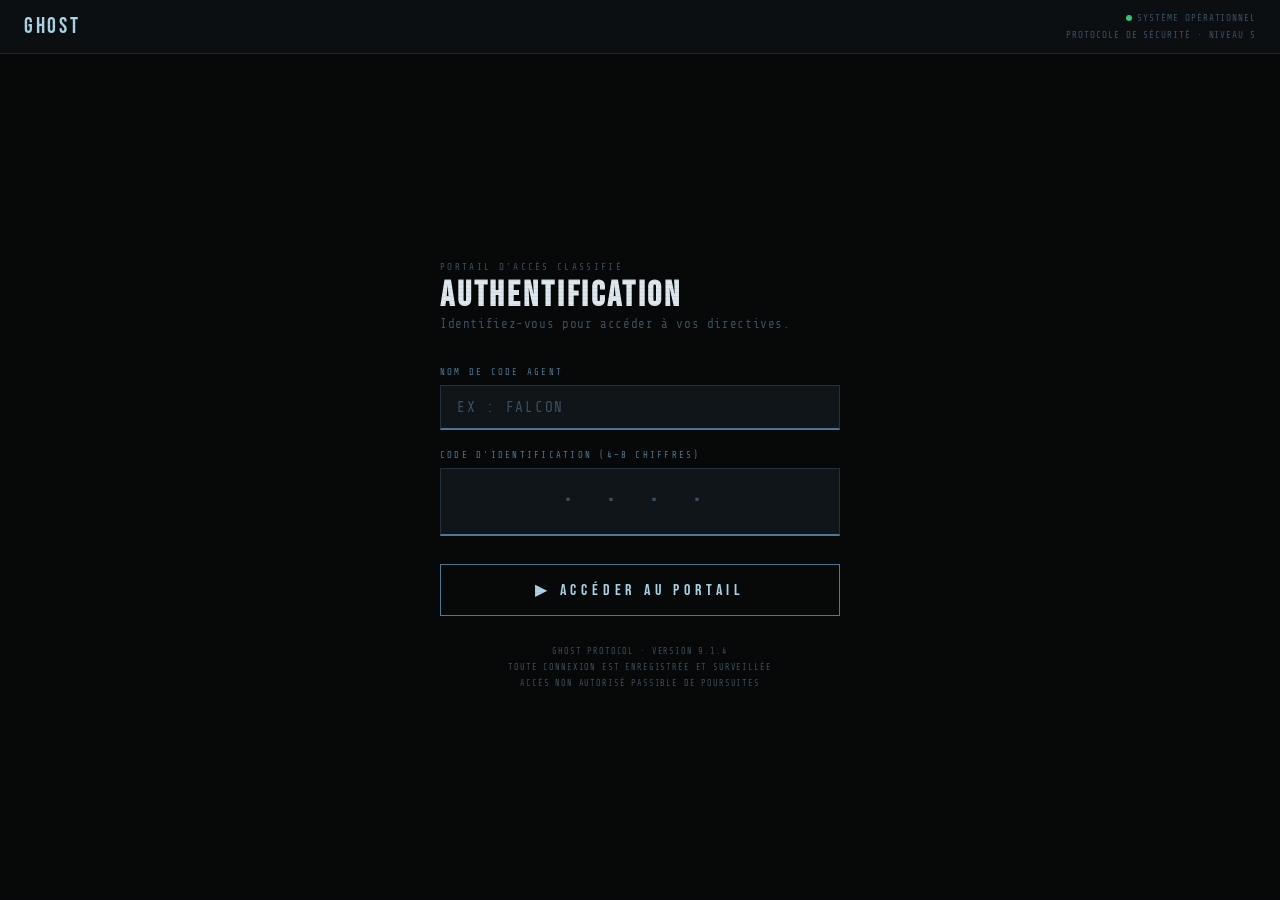
==== siteWEB/index.html @ 3d14ba9b "add fichiers : index.html et style.css" ====
<!DOCTYPE html>
<html lang="fr">
<head>
  <meta charset="UTF-8">
  <meta name="viewport" content="width=device-width, initial-scale=1.0, maximum-scale=1.0, user-scalable=no">
  <title>GHOST Protocol — Accès Sécurisé</title>
  <link rel="stylesheet" href="style.css">
</head>
<body>

<!-- ============================================
GLITCH TRANSITION OVERLAY
============================================= -->
<div id="glitch-overlay">
  <div class="glitch-lines">
    <div class="glitch-line"></div>
    <div class="glitch-line"></div>
    <div class="glitch-line"></div>
  </div>
  <div class="glitch-msg" id="glitch-msg">INTRUSION DÉTECTÉE</div>
</div>

<!-- ============================================
SCREEN 1 — LOGIN
============================================= -->
<div id="screen-login" class="screen active">

  <div class="top-bar">
    <span class="top-bar-logo">GHOST</span>
    <div class="top-bar-meta">
      <span class="status-dot"></span>SYSTÈME OPÉRATIONNEL<br>
      PROTOCOLE DE SÉCURITÉ · NIVEAU 5
    </div>
  </div>

  <div class="login-body">
    <div class="login-card">

      <p class="login-eyebrow">Portail d'accès classifié</p>
      <h1 class="login-title">AUTHENTIFICATION</h1>
      <p class="login-subtitle">Identifiez-vous pour accéder à vos directives.</p>

      <div class="field">
        <label class="field-label" for="input-name">Nom de code agent</label>
        <input class="field-input" type="text" id="input-name"
               placeholder="EX : FALCON" autocomplete="off" spellcheck="false">
      </div>

      <div class="field">
        <label class="field-label" for="input-code">Code d'identification (4–8 chiffres)</label>
        <input class="field-input" type="tel" id="input-code"
               placeholder="· · · ·" maxlength="8"
               autocomplete="off" inputmode="numeric"
               oninput="this.value=this.value.replace(/\D/g,'')">
      </div>

      <button class="btn-primary" onclick="doLogin()">
        <span>▶ Accéder au portail</span>
      </button>

      <p class="login-footer-note">
        GHOST PROTOCOL · VERSION 9.1.4<br>
        TOUTE CONNEXION EST ENREGISTRÉE ET SURVEILLÉE<br>
        ACCÈS NON AUTORISÉ PASSIBLE DE POURSUITES
      </p>

    </div>
  </div>
</div>

<!-- ============================================
     SCREEN 2 — MISSION BRIEFING
============================================= -->
<div id="screen-brief" class="screen">

  <div class="top-bar">
    <span class="top-bar-logo">GHOST</span>
    <div class="top-bar-meta">
      <span class="status-dot"></span>CONNECTÉ<br>
      SESSION CHIFFRÉE ACTIVE
    </div>
  </div>

  <div class="brief-body">

    <!-- Agent welcome -->
    <div class="agent-welcome">
      <div class="agent-avatar">🕵️</div>
      <div class="agent-welcome-text">
        <h2 id="brief-agentname">Agent —</h2>
        <p>AUTORISATION CONFIRMÉE · NIVEAU ALPHA</p>
      </div>
    </div>

    <!-- Mission card -->
    <div class="mission-card">
      <div class="mission-tag">Mission prioritaire · Dossier XR-7</div>
      <div class="mission-name">OPÉRATION BLACKOUT</div>
      <div class="mission-body">
        Un agent ennemi infiltré au sein de la station SIGMA-9 est sur le point d'exfiltrer
        <strong>l'intégralité des identités de nos agents de terrain</strong> à travers
        le monde entier.<br><br>
        Votre mission : accéder au cœur du réseau SIGMA, localiser la clé de contre-mesure
        disséminée dans les archives, et <strong>stopper le transfert de données
        avant la fin du compte à rebours.</strong><br><br>
        Une fois les données exfiltrées, il n'y a <strong>aucun retour possible.</strong>
      </div>

      <div class="mission-meta">
        <div class="meta-cell">
          <div class="meta-key">Niveau de menace</div>
          <div class="meta-val red">CRITIQUE</div>
        </div>
        <div class="meta-cell">
          <div class="meta-key">Zone d'opération</div>
          <div class="meta-val">STATION SIGMA-9</div>
        </div>
        <div class="meta-cell">
          <div class="meta-key">Extraction</div>
          <div class="meta-val amber">NON GARANTIE</div>
        </div>
        <div class="meta-cell">
          <div class="meta-key">Dossier</div>
          <div class="meta-val">XR-7 · CLASSIFIÉ</div>
        </div>
      </div>
    </div>

  </div>

  <div class="brief-actions">
    <button class="btn-accept" onclick="triggerBreach(false)">
      ✓ ACCEPTER LA MISSION
    </button>
    <button class="btn-refuse" onclick="triggerBreach(true)">
      ✕ REFUSER
    </button>
  </div>

</div>

<!-- ============================================
     SCREEN 3 — BREACH
============================================= -->
<div id="screen-breach" class="screen">

  <div class="top-bar" id="breach-bar">
    <div class="breach-alert-left">
      <span class="blink-badge">⚠ ALERTE</span>
      <span class="breach-label">PORTAIL COMPROMIS</span>
    </div>
    <div class="timer-wrap">
      <span class="timer-label">TEMPS RESTANT</span>
      <span class="timer-digits" id="timer-digits">00:00</span>
    </div>
  </div>

  <div class="breach-body">

    <!-- Exfil progress -->
    <div>
      <div class="exfil-label">
        <span>Exfiltration données agents</span>
        <span id="exfil-pct">0%</span>
      </div>
      <div class="exfil-track">
        <div class="exfil-fill" id="exfil-fill"></div>
      </div>
    </div>

    <!-- Chips -->
    <div class="chip-row">
      <span class="chip chip-red">● Portail compromis</span>
      <span class="chip chip-amber" id="chip-exfil">⟳ Exfiltration en cours</span>
      <span class="chip chip-green">✓ Kernel isolé</span>
    </div>

    <!-- Log -->
    <div class="log-box" id="log-box">
      Connexion entrante détectée · 217.54.xx.xx<br>
    </div>

    <!-- Locked modules -->
    <div>
      <p class="modules-title">Modules sous séquestre :</p>
      <div class="modules-grid">
        <div class="module-tile" onclick="showModal()">
          <span class="module-icon">📁</span>
          <span class="module-name">Dossiers</span>
          <span class="module-lock">🔒</span>
        </div>
        <div class="module-tile" onclick="showModal()">
          <span class="module-icon">🗺️</span>
          <span class="module-name">Missions</span>
          <span class="module-lock">🔒</span>
        </div>
        <div class="module-tile" onclick="showModal()">
          <span class="module-icon">📡</span>
          <span class="module-name">Réseaux</span>
          <span class="module-lock">🔒</span>
        </div>
        <div class="module-tile" onclick="showModal()">
          <span class="module-icon">🧬</span>
          <span class="module-name">Identités</span>
          <span class="module-lock">🔒</span>
        </div>
        <div class="module-tile" onclick="showModal()">
          <span class="module-icon">💰</span>
          <span class="module-name">Finances</span>
          <span class="module-lock">🔒</span>
        </div>
        <div class="module-tile" onclick="showModal()">
          <span class="module-icon">🔑</span>
          <span class="module-name">Clés</span>
          <span class="module-lock">🔒</span>
        </div>
      </div>
    </div>

  </div>

  <div class="solution-zone">
    <p class="solution-caption">Entrer la clé de contre-mesure :</p>
    <div class="solution-row">
      <input class="solution-input" type="text" id="solution-input"
             placeholder="CLÉ DE DÉCRYPTAGE" autocomplete="off"
             spellcheck="false">
      <button class="btn-stop" onclick="checkSolution()">STOPPER</button>
    </div>
    <button class="btn-reset" onclick="resetAll()">[ Réinitialiser la démo ]</button>
  </div>

</div>

<!-- ============================================
     MODAL — ACCÈS REFUSÉ
============================================= -->
<div class="modal-bg" id="modal">
  <div class="modal-box">
    <h3>ACCÈS VERROUILLÉ</h3>
    <p>Ce module est chiffré par l'algorithme ennemi.<br>
       Trouvez la clé de contre-mesure pour reprendre le contrôle.</p>
    <button onclick="closeModal()">Fermer</button>
  </div>
</div>


<!-- ============================================
     JAVASCRIPT
============================================= -->
<script>

/* ============================================================
   CONFIG — modifier selon votre escape game
============================================================ */
const VICTORY_CODE = "BLACKOUT"; // code que le joueur doit trouver

// Temps accordé selon la longueur du code PIN saisi au login
function getTimeFromCode(code) {
  const len = code.length;
  if (len <= 4) return 60;   // code faible → 1 min
  if (len <= 6) return 480;  // code moyen → 8 min
  return 900;                // code fort  → 15 min
}

// Messages log défilants
const LOG_LINES = [
  "Port scan : 22, 80, 443, 8080 ouverts",
  "Token GHOST contourné · accès root acquis",
  "Initialisation transfert · dossier /agents/identities",
  "Clé AES-256 brute-forcée en cours...",
  "Copie shadow de /missions/active · 0.8 GB",
  "Injection rootkit couche 2 · succès",
  "Tunnel DNS actif · relay node Moscou",
  "Exfil paquet #44 · 2.1 GB envoyés",
  "Contournement pare-feu tier-3",
  "Déchiffrement identités terrain... 34%",
  "Backdoor installée · persistance assurée",
  "Archive XR-7 en transit...",
  "Chiffrement local désactivé sur /keys",
  "Connexion miroir établie · serveur secondaire",
  "Charge utile secondaire déployée",
];

/* ============================================================
   STATE
============================================================ */
let agentCode    = "";
let gameEndTime  = null;
let timerInt     = null;
let logInt       = null;
let logIdx       = 0;
let progressRaf  = null;

/* ============================================================
   SCREEN 1 — LOGIN
============================================================ */
function doLogin() {
  const name = document.getElementById('input-name').value.trim().toUpperCase();
  const code = document.getElementById('input-code').value.trim();

  if (!name) {
    alert("Veuillez entrer votre nom de code agent.");
    return;
  }
  if (code.length < 4) {
    alert("Code d'identification invalide. Minimum 4 chiffres.");
    return;
  }

  agentCode = code;

  // Switch to briefing screen — no drama, clean login
  document.getElementById('screen-login').classList.remove('active');
  document.getElementById('brief-agentname').textContent = "Agent " + name;
  document.getElementById('screen-brief').classList.add('active');
}

/* ============================================================
   SCREEN 2 — BREACH TRIGGER (accept OR refuse)
============================================================ */
function triggerBreach(refused) {
  const duration = getTimeFromCode(agentCode);
  gameEndTime = Date.now() + duration * 1000;

  // Store in session so page refresh doesn't lose state
  sessionStorage.setItem('gpEndTime', gameEndTime);

  // Show glitch overlay
  const overlay = document.getElementById('glitch-overlay');
  document.getElementById('glitch-msg').textContent = refused
    ? "REFUS IGNORÉ — SYSTÈME COMPROMIS"
    : "INTRUSION DÉTECTÉE";

  overlay.classList.add('show');

  setTimeout(() => {
    overlay.classList.remove('show');
    document.getElementById('screen-brief').classList.remove('active');
    document.getElementById('screen-breach').classList.add('active');
    startBreach();
  }, 900);
}

/* ============================================================
   SCREEN 3 — BREACH LOGIC
============================================================ */
function startBreach() {
  startTimer();
  startLog();
  animateProgress();
}

/* Timer */
function startTimer() {
  clearInterval(timerInt);
  const el = document.getElementById('timer-digits');

  timerInt = setInterval(() => {
    const rem = Math.max(0, gameEndTime - Date.now());
    const m = String(Math.floor(rem / 60000)).padStart(2, '0');
    const s = String(Math.floor((rem % 60000) / 1000)).padStart(2, '0');
    el.textContent = `${m}:${s}`;

    if (rem < 30000) el.classList.add('pulse');
    else             el.classList.remove('pulse');

    if (rem === 0) {
      clearInterval(timerInt);
      clearInterval(logInt);
      el.textContent = "00:00";
      gameOver();
    }
  }, 500);
}

/* Progress bar */
function animateProgress() {
  const startTime = Date.now();
  const totalDuration = gameEndTime - startTime;
  const fill    = document.getElementById('exfil-fill');
  const pctEl   = document.getElementById('exfil-pct');

  function tick() {
    const elapsed = Date.now() - startTime;
    const pct = Math.min(100, Math.round((elapsed / totalDuration) * 100));
    fill.style.width = pct + '%';
    pctEl.textContent = pct + '%';
    if (pct < 100) progressRaf = requestAnimationFrame(tick);
  }
  progressRaf = requestAnimationFrame(tick);
}

/* Scrolling log */
function startLog() {
  clearInterval(logInt);
  const box = document.getElementById('log-box');

  logInt = setInterval(() => {
    const line = document.createElement('div');
    line.textContent = '> ' + LOG_LINES[logIdx % LOG_LINES.length];
    logIdx++;
    box.appendChild(line);
    while (box.children.length > 7) box.removeChild(box.firstChild);
  }, 950);
}

/* ============================================================
   SOLUTION CHECK
============================================================ */
function checkSolution() {
  const val = document.getElementById('solution-input').value.trim().toUpperCase();
  if (val === VICTORY_CODE.toUpperCase()) {
    clearInterval(timerInt);
    clearInterval(logInt);
    cancelAnimationFrame(progressRaf);
    sessionStorage.removeItem('gpEndTime');
    alert("✅ CONTRE-MESURE ACTIVÉE — Intrusion stoppée. Mission accomplie, Agent.");
    resetAll();
  } else {
    const inp = document.getElementById('solution-input');
    inp.classList.remove('shake');
    void inp.offsetWidth; // reflow
    inp.classList.add('shake');
  }
}

/* ============================================================
   GAME OVER
============================================================ */
function gameOver() {
  cancelAnimationFrame(progressRaf);
  sessionStorage.removeItem('gpEndTime');
  alert("💀 DONNÉES EXFILTRÉES — Compte à rebours écoulé. Les identités de terrain sont compromises.");
  resetAll();
}

/* ============================================================
   MODAL
============================================================ */
function showModal() { document.getElementById('modal').classList.add('open'); }
function closeModal() { document.getElementById('modal').classList.remove('open'); }

/* ============================================================
   RESET
============================================================ */
function resetAll() {
  clearInterval(timerInt);
  clearInterval(logInt);
  cancelAnimationFrame(progressRaf);
  sessionStorage.removeItem('gpEndTime');

  // Reset inputs
  document.getElementById('input-name').value = '';
  document.getElementById('input-code').value = '';
  document.getElementById('solution-input').value = '';
  document.getElementById('log-box').innerHTML = 'Connexion entrante détectée · 217.54.xx.xx<br>';
  document.getElementById('exfil-fill').style.width = '0%';
  document.getElementById('exfil-pct').textContent = '0%';
  document.getElementById('timer-digits').textContent = '00:00';
  document.getElementById('timer-digits').classList.remove('pulse');
  logIdx = 0; agentCode = ''; gameEndTime = null;

  // Back to login
  document.querySelectorAll('.screen').forEach(s => s.classList.remove('active'));
  document.getElementById('screen-login').classList.add('active');
}

/* ============================================================
   RESUME ON RELOAD
============================================================ */
window.onload = () => {
  const stored = sessionStorage.getItem('gpEndTime');
  if (stored && parseInt(stored) > Date.now()) {
    gameEndTime = parseInt(stored);
    document.querySelectorAll('.screen').forEach(s => s.classList.remove('active'));
    document.getElementById('screen-breach').classList.add('active');
    startBreach();
  }
};

</script>
</body>
</html>
---- siteWEB/style.css ----
@import url('https://fonts.googleapis.com/css2?family=Rajdhani:wght@300;400;600;700&family=Share+Tech+Mono&family=Bebas+Neue&display=swap');

:root {
  --black:    #060809;
  --surface:  #0b0f12;
  --panel:    #0f1519;
  --border:   #1c2830;
  --border2:  #243040;
  --ice:      #a8d4e6;
  --ice-dim:  #4a7a96;
  --ice-glow: rgba(168,212,230,0.12);
  --white:    #dde8ee;
  --muted:    #3a5060;
  --red:      #e8334a;
  --red-dim:  #5a1020;
  --red-glow: rgba(232,51,74,0.15);
  --amber:    #e8a030;
  --green:    #30c878;
  --font-ui:      'Rajdhani', sans-serif;
  --font-mono:    'Share Tech Mono', monospace;
  --font-display: 'Bebas Neue', sans-serif;
}

*,*::before,*::after{box-sizing:border-box;margin:0;padding:0}

html,body{
  height:100%;background:var(--black);color:var(--white);
  font-family:var(--font-ui);font-size:16px;overflow:hidden;
}

body::after{
  content:'';position:fixed;inset:0;
  background:repeating-linear-gradient(0deg,transparent,transparent 3px,rgba(0,0,0,0.06) 3px,rgba(0,0,0,0.06) 4px);
  pointer-events:none;z-index:9000;
}

/* SCREENS */
.screen{display:none;position:fixed;inset:0;flex-direction:column;overflow:hidden;}
.screen.active{display:flex;}

/* TOP BAR */
.top-bar{
  display:flex;align-items:center;justify-content:space-between;
  padding:10px 24px;border-bottom:1px solid var(--border);
  background:var(--surface);flex-shrink:0;
}
.top-bar-logo{font-family:var(--font-display);font-size:1.4rem;letter-spacing:.12em;color:var(--ice);}
.top-bar-meta{font-family:var(--font-mono);font-size:.58rem;color:var(--muted);letter-spacing:.1em;text-align:right;line-height:1.8;}
.status-dot{display:inline-block;width:6px;height:6px;border-radius:50%;background:var(--green);margin-right:5px;animation:dot-pulse 2s ease-in-out infinite;}
@keyframes dot-pulse{0%,100%{opacity:1}50%{opacity:.3}}

/* =============================================
   SCREEN 1 — LOGIN
============================================= */
#screen-login{background:var(--black);}
.login-body{flex:1;display:flex;align-items:center;justify-content:center;padding:24px;}
.login-card{width:100%;max-width:400px;}

.login-eyebrow{font-family:var(--font-mono);font-size:.58rem;color:var(--muted);letter-spacing:.25em;text-transform:uppercase;margin-bottom:6px;}
.login-title{font-family:var(--font-display);font-size:2.2rem;letter-spacing:.08em;color:var(--white);margin-bottom:4px;line-height:1;}
.login-subtitle{font-size:.78rem;color:var(--muted);letter-spacing:.05em;margin-bottom:36px;font-family:var(--font-mono);}

.field{margin-bottom:20px;}
.field-label{display:block;font-family:var(--font-mono);font-size:.56rem;color:var(--ice-dim);letter-spacing:.25em;text-transform:uppercase;margin-bottom:8px;}

.field-input{
  width:100%;background:var(--panel);border:1px solid var(--border2);
  border-bottom:2px solid var(--ice-dim);color:var(--white);
  padding:13px 16px;font-family:var(--font-mono);font-size:.9rem;
  letter-spacing:.12em;outline:none;transition:border-color .2s,box-shadow .2s;
  -webkit-appearance:none;
}
.field-input::placeholder{color:var(--muted);}
.field-input:focus{border-bottom-color:var(--ice);box-shadow:0 4px 24px var(--ice-glow);}

#input-code{
  font-family:var(--font-display);font-size:2rem;letter-spacing:.5em;
  text-align:center;
  -webkit-text-security:disc;
}

.btn-primary{
  width:100%;background:transparent;border:1px solid var(--ice-dim);
  color:var(--ice);font-family:var(--font-display);font-size:1rem;
  letter-spacing:.3em;padding:15px;cursor:pointer;text-transform:uppercase;
  position:relative;overflow:hidden;transition:color .25s;margin-top:8px;
}
.btn-primary::before{
  content:'';position:absolute;inset:0;background:var(--ice);
  transform:scaleX(0);transform-origin:left;transition:transform .3s ease;z-index:0;
}
.btn-primary:hover::before{transform:scaleX(1);}
.btn-primary:hover{color:var(--black);}
.btn-primary span{position:relative;z-index:1;}

.login-footer-note{font-family:var(--font-mono);font-size:.53rem;color:var(--muted);text-align:center;margin-top:28px;letter-spacing:.1em;line-height:1.9;}

/* =============================================
   SCREEN 2 — MISSION BRIEFING
============================================= */
#screen-brief{background:radial-gradient(ellipse 70% 50% at 50% 80%,rgba(168,212,230,.04) 0%,transparent 70%),var(--black);}
.brief-body{flex:1;overflow-y:auto;padding:24px;display:flex;flex-direction:column;gap:18px;}

.agent-welcome{display:flex;align-items:center;gap:14px;}
.agent-avatar{width:44px;height:44px;border:1px solid var(--border2);border-radius:50%;display:flex;align-items:center;justify-content:center;font-size:1.3rem;background:var(--panel);flex-shrink:0;}
.agent-welcome-text h2{font-family:var(--font-display);font-size:1.4rem;letter-spacing:.1em;color:var(--ice);line-height:1;}
.agent-welcome-text p{font-family:var(--font-mono);font-size:.6rem;color:var(--muted);margin-top:4px;letter-spacing:.1em;}

.mission-card{background:var(--panel);border:1px solid var(--border2);border-left:3px solid var(--ice-dim);padding:20px;position:relative;}
.mission-tag{font-family:var(--font-mono);font-size:.54rem;letter-spacing:.25em;color:var(--ice-dim);text-transform:uppercase;margin-bottom:12px;display:flex;align-items:center;gap:8px;}
.mission-tag::after{content:'';flex:1;height:1px;background:var(--border);}
.mission-name{font-family:var(--font-display);font-size:1.6rem;letter-spacing:.08em;color:var(--white);margin-bottom:14px;}
.mission-body{font-size:.8rem;color:var(--ice-dim);line-height:1.9;font-family:var(--font-mono);}
.mission-body strong{color:var(--white);}

.mission-meta{display:grid;grid-template-columns:1fr 1fr;gap:1px;background:var(--border);margin-top:16px;border-top:1px solid var(--border);}
.meta-cell{background:var(--panel);padding:10px 12px;}
.meta-key{font-family:var(--font-mono);font-size:.5rem;color:var(--muted);letter-spacing:.2em;text-transform:uppercase;margin-bottom:3px;}
.meta-val{font-family:var(--font-display);font-size:.95rem;letter-spacing:.05em;color:var(--ice);}
.meta-val.red{color:var(--red);}.meta-val.amber{color:var(--amber);}.meta-val.green{color:var(--green);}

.brief-actions{display:flex;gap:10px;flex-shrink:0;padding:16px 24px 28px;border-top:1px solid var(--border);background:var(--surface);}
.btn-accept{flex:2;background:var(--ice);color:var(--black);border:none;font-family:var(--font-display);font-size:1rem;letter-spacing:.25em;padding:16px;cursor:pointer;text-transform:uppercase;transition:background .2s;}
.btn-accept:hover{background:var(--white);}
.btn-refuse{flex:1;background:transparent;color:var(--muted);border:1px solid var(--border2);font-family:var(--font-display);font-size:.85rem;letter-spacing:.2em;padding:16px;cursor:pointer;text-transform:uppercase;transition:border-color .2s,color .2s;}
.btn-refuse:hover{border-color:var(--red);color:var(--red);}

/* =============================================
   SCREEN 3 — BREACH
============================================= */
#screen-breach{background:var(--black);}
#breach-bar{border-bottom-color:var(--red);background:#0d0608;}
.breach-alert-left{display:flex;align-items:center;gap:10px;}
.blink-badge{background:var(--red);color:white;font-family:var(--font-mono);font-size:.53rem;letter-spacing:.15em;padding:4px 9px;animation:badge-blink .9s step-end infinite;}
@keyframes badge-blink{0%,100%{opacity:1}50%{opacity:0}}
.breach-label{font-family:var(--font-display);font-size:1rem;letter-spacing:.15em;color:var(--red);}
.timer-wrap{text-align:right;}
.timer-label{font-family:var(--font-mono);font-size:.5rem;color:var(--muted);letter-spacing:.2em;display:block;margin-bottom:2px;}
.timer-digits{font-family:var(--font-display);font-size:1.8rem;letter-spacing:.08em;color:var(--red);line-height:1;}
.timer-digits.pulse{animation:t-pulse .8s ease-in-out infinite;}
@keyframes t-pulse{0%,100%{opacity:1}50%{opacity:.2}}

.breach-body{flex:1;padding:16px 20px;overflow-y:auto;display:flex;flex-direction:column;gap:14px;}

.exfil-label{display:flex;justify-content:space-between;font-family:var(--font-mono);font-size:.56rem;color:var(--muted);letter-spacing:.1em;margin-bottom:6px;}
.exfil-track{height:5px;background:#1a0008;border-radius:2px;overflow:hidden;}
.exfil-fill{height:100%;background:linear-gradient(90deg,var(--red-dim),var(--red));width:0%;transition:width .8s linear;box-shadow:0 0 8px rgba(232,51,74,.5);}

.chip-row{display:flex;flex-wrap:wrap;gap:6px;}
.chip{font-family:var(--font-mono);font-size:.56rem;letter-spacing:.1em;padding:4px 10px;border:1px solid;border-radius:1px;}
.chip-red{border-color:var(--red);color:var(--red);}
.chip-amber{border-color:var(--amber);color:var(--amber);}
.chip-green{border-color:var(--green);color:var(--green);}

.log-box{background:#000;border-left:3px solid var(--red-dim);padding:10px 14px;height:88px;overflow:hidden;font-family:var(--font-mono);font-size:.63rem;color:#d06070;line-height:1.65;position:relative;}
.log-box::after{content:'';position:absolute;bottom:0;left:0;right:0;height:28px;background:linear-gradient(transparent,#000);}

.modules-title{font-family:var(--font-mono);font-size:.56rem;color:var(--muted);letter-spacing:.2em;text-transform:uppercase;margin-bottom:8px;}
.modules-grid{display:grid;grid-template-columns:repeat(3,1fr);gap:8px;}
.module-tile{background:var(--panel);border:1px solid var(--border);border-radius:6px;aspect-ratio:1;display:flex;flex-direction:column;align-items:center;justify-content:center;gap:5px;cursor:pointer;position:relative;transition:border-color .2s;}
.module-tile:hover{border-color:var(--red-dim);}
.module-icon{font-size:1.1rem;filter:grayscale(1) opacity(.4);}
.module-name{font-family:var(--font-mono);font-size:.53rem;color:var(--muted);letter-spacing:.05em;}
.module-lock{position:absolute;top:5px;right:7px;font-size:.6rem;opacity:.5;}

.solution-zone{padding:14px 20px 24px;border-top:1px solid var(--border);background:var(--surface);flex-shrink:0;}
.solution-caption{font-family:var(--font-mono);font-size:.56rem;color:var(--muted);letter-spacing:.15em;text-transform:uppercase;margin-bottom:10px;}
.solution-row{display:flex;gap:8px;}
.solution-input{flex:1;background:var(--panel);border:1px solid var(--border2);border-bottom:2px solid var(--red-dim);color:var(--white);font-family:var(--font-mono);font-size:.85rem;letter-spacing:.15em;padding:12px 14px;outline:none;transition:border-bottom-color .2s;}
.solution-input:focus{border-bottom-color:var(--red);}
.solution-input.shake{animation:input-shake .35s ease;}
@keyframes input-shake{0%,100%{transform:translateX(0)}20%{transform:translateX(-6px)}60%{transform:translateX(6px)}}
.btn-stop{background:var(--red);color:white;border:none;font-family:var(--font-display);font-size:.85rem;letter-spacing:.2em;padding:0 18px;cursor:pointer;text-transform:uppercase;transition:background .2s;}
.btn-stop:hover{background:#ff4466;}
.btn-reset{display:block;width:100%;margin-top:10px;background:none;border:none;color:var(--muted);font-family:var(--font-mono);font-size:.53rem;letter-spacing:.1em;cursor:pointer;text-align:center;padding:4px;}

/* GLITCH OVERLAY */
#glitch-overlay{display:none;position:fixed;inset:0;z-index:8000;background:#000;flex-direction:column;align-items:center;justify-content:center;}
#glitch-overlay.show{display:flex;}
.glitch-lines{position:absolute;inset:0;}
.glitch-line{position:absolute;left:0;right:0;height:2px;background:var(--red);opacity:.7;animation:line-flash .08s steps(1) infinite;}
.glitch-line:nth-child(1){top:20%;animation-delay:.01s;}
.glitch-line:nth-child(2){top:45%;animation-delay:.03s;background:var(--ice);}
.glitch-line:nth-child(3){top:70%;animation-delay:.05s;}
@keyframes line-flash{0%,100%{opacity:.7;transform:scaleX(1)}50%{opacity:0;transform:scaleX(.3)}}
.glitch-msg{font-family:var(--font-display);font-size:1.6rem;letter-spacing:.2em;color:var(--red);z-index:1;animation:gmove .07s steps(1) infinite;}
@keyframes gmove{0%{transform:translate(0,0);color:var(--red)}25%{transform:translate(-4px,1px);color:var(--amber)}50%{transform:translate(4px,-1px);color:var(--ice)}75%{transform:translate(-2px,2px);color:var(--red)}100%{transform:translate(0,0)}}

/* MODAL */
.modal-bg{display:none;position:fixed;inset:0;background:rgba(0,0,0,.82);z-index:5000;align-items:center;justify-content:center;}
.modal-bg.open{display:flex;}
.modal-box{background:var(--panel);border:1px solid var(--border2);border-top:2px solid var(--red);padding:28px 24px;max-width:320px;width:90%;text-align:center;}
.modal-box h3{font-family:var(--font-display);font-size:1rem;letter-spacing:.2em;color:var(--red);margin-bottom:10px;}
.modal-box p{font-family:var(--font-mono);font-size:.68rem;color:var(--muted);line-height:1.7;margin-bottom:20px;}
.modal-box button{background:transparent;border:1px solid var(--border2);color:var(--muted);font-family:var(--font-mono);font-size:.63rem;letter-spacing:.1em;padding:10px 22px;cursor:pointer;}
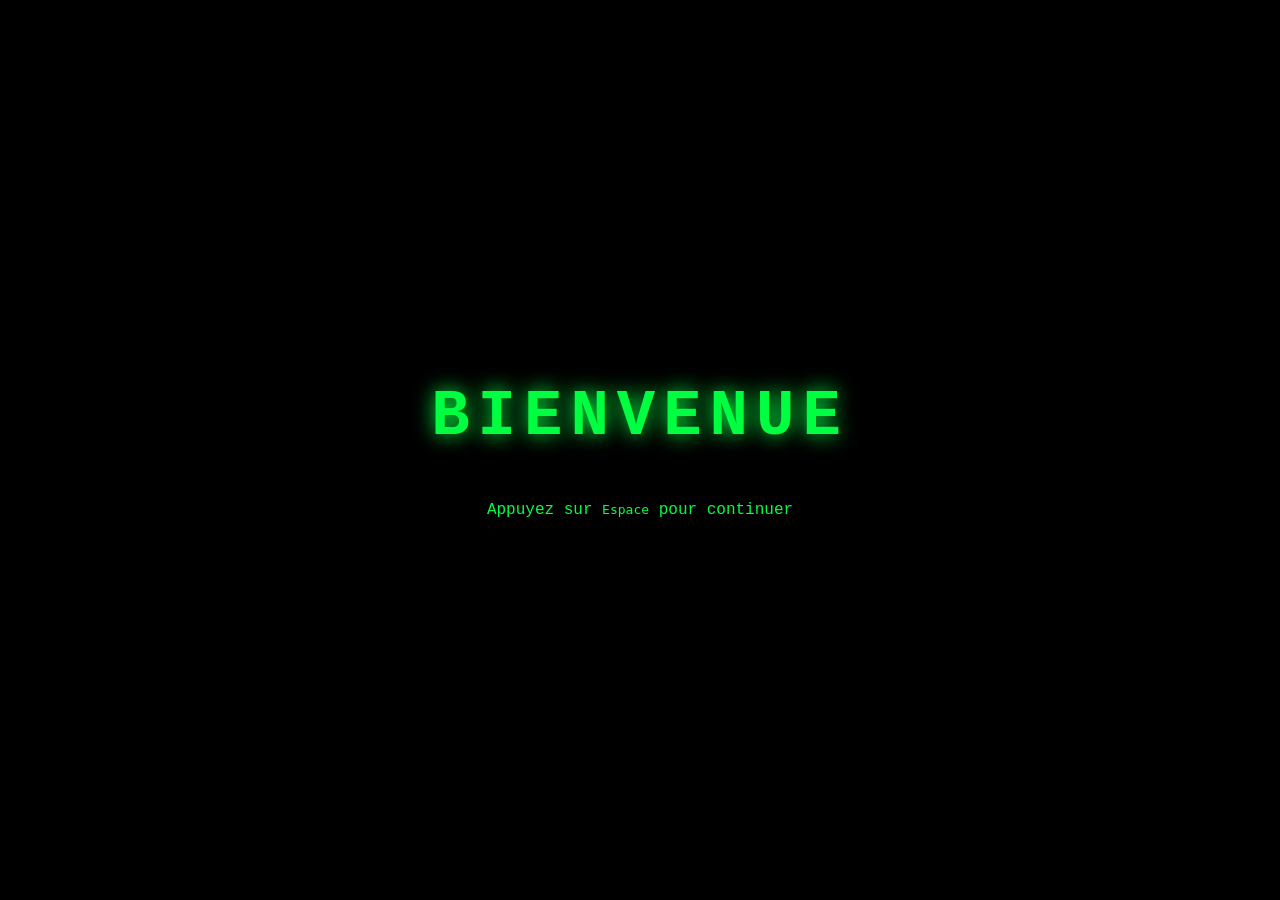
==== commit 8e21cf8b: "add SiteWEB and route.md" ====
--- a/siteWEB/index.html
+++ b/siteWEB/index.html
@@ -1,484 +1,65 @@
 <!DOCTYPE html>
 <html lang="fr">
 <head>
-  <meta charset="UTF-8">
-  <meta name="viewport" content="width=device-width, initial-scale=1.0, maximum-scale=1.0, user-scalable=no">
-  <title>GHOST Protocol — Accès Sécurisé</title>
-  <link rel="stylesheet" href="style.css">
+    <meta charset="UTF-8">
+    <meta name="viewport" content="width=device-width, initial-scale=1.0">
+    <title>Game Portal</title>
+    <link rel="stylesheet" href="css/style.css">
 </head>
 <body>
-
-<!-- ============================================
-GLITCH TRANSITION OVERLAY
-============================================= -->
-<div id="glitch-overlay">
-  <div class="glitch-lines">
-    <div class="glitch-line"></div>
-    <div class="glitch-line"></div>
-    <div class="glitch-line"></div>
-  </div>
-  <div class="glitch-msg" id="glitch-msg">INTRUSION DÉTECTÉE</div>
-</div>
-
-<!-- ============================================
-SCREEN 1 — LOGIN
-============================================= -->
-<div id="screen-login" class="screen active">
-
-  <div class="top-bar">
-    <span class="top-bar-logo">GHOST</span>
-    <div class="top-bar-meta">
-      <span class="status-dot"></span>SYSTÈME OPÉRATIONNEL<br>
-      PROTOCOLE DE SÉCURITÉ · NIVEAU 5
-    </div>
-  </div>
-
-  <div class="login-body">
-    <div class="login-card">
-
-      <p class="login-eyebrow">Portail d'accès classifié</p>
-      <h1 class="login-title">AUTHENTIFICATION</h1>
-      <p class="login-subtitle">Identifiez-vous pour accéder à vos directives.</p>
-
-      <div class="field">
-        <label class="field-label" for="input-name">Nom de code agent</label>
-        <input class="field-input" type="text" id="input-name"
-               placeholder="EX : FALCON" autocomplete="off" spellcheck="false">
-      </div>
-
-      <div class="field">
-        <label class="field-label" for="input-code">Code d'identification (4–8 chiffres)</label>
-        <input class="field-input" type="tel" id="input-code"
-               placeholder="· · · ·" maxlength="8"
-               autocomplete="off" inputmode="numeric"
-               oninput="this.value=this.value.replace(/\D/g,'')">
-      </div>
-
-      <button class="btn-primary" onclick="doLogin()">
-        <span>▶ Accéder au portail</span>
-      </button>
-
-      <p class="login-footer-note">
-        GHOST PROTOCOL · VERSION 9.1.4<br>
-        TOUTE CONNEXION EST ENREGISTRÉE ET SURVEILLÉE<br>
-        ACCÈS NON AUTORISÉ PASSIBLE DE POURSUITES
-      </p>
-
-    </div>
-  </div>
-</div>
-
-<!-- ============================================
-     SCREEN 2 — MISSION BRIEFING
-============================================= -->
-<div id="screen-brief" class="screen">
-
-  <div class="top-bar">
-    <span class="top-bar-logo">GHOST</span>
-    <div class="top-bar-meta">
-      <span class="status-dot"></span>CONNECTÉ<br>
-      SESSION CHIFFRÉE ACTIVE
-    </div>
-  </div>
-
-  <div class="brief-body">
-
-    <!-- Agent welcome -->
-    <div class="agent-welcome">
-      <div class="agent-avatar">🕵️</div>
-      <div class="agent-welcome-text">
-        <h2 id="brief-agentname">Agent —</h2>
-        <p>AUTORISATION CONFIRMÉE · NIVEAU ALPHA</p>
-      </div>
+    <!-- Page d'accueil -->
+    <div id="home-page" class="page active">
+        <div class="game-container">
+            <h1 class="game-title">BIENVENUE</h1>
+            <p class="press-start blink">Appuyez sur <kbd>Espace</kbd> pour continuer</p>
+        </div>
     </div>
 
-    <!-- Mission card -->
-    <div class="mission-card">
-      <div class="mission-tag">Mission prioritaire · Dossier XR-7</div>
-      <div class="mission-name">OPÉRATION BLACKOUT</div>
-      <div class="mission-body">
-        Un agent ennemi infiltré au sein de la station SIGMA-9 est sur le point d'exfiltrer
-        <strong>l'intégralité des identités de nos agents de terrain</strong> à travers
-        le monde entier.<br><br>
-        Votre mission : accéder au cœur du réseau SIGMA, localiser la clé de contre-mesure
-        disséminée dans les archives, et <strong>stopper le transfert de données
-        avant la fin du compte à rebours.</strong><br><br>
-        Une fois les données exfiltrées, il n'y a <strong>aucun retour possible.</strong>
-      </div>
-
-      <div class="mission-meta">
-        <div class="meta-cell">
-          <div class="meta-key">Niveau de menace</div>
-          <div class="meta-val red">CRITIQUE</div>
+    <!-- Page d'authentification -->
+    <div id="auth-page" class="page">
+        <div class="auth-container">
+            <h2>Connexion</h2>
+            <form id="auth-form">
+                <div class="input-group">
+                    <label for="username">Nom d'utilisateur</label>
+                    <input type="text" id="username" required>
+                </div>
+                <div class="input-group">
+                    <label for="password">Mot de passe</label>
+                    <input type="password" id="password" required>
+                </div>
+                <button type="submit" class="btn-submit">Se connecter</button>
+            </form>
         </div>
-        <div class="meta-cell">
-          <div class="meta-key">Zone d'opération</div>
-          <div class="meta-val">STATION SIGMA-9</div>
-        </div>
-        <div class="meta-cell">
-          <div class="meta-key">Extraction</div>
-          <div class="meta-val amber">NON GARANTIE</div>
-        </div>
-        <div class="meta-cell">
-          <div class="meta-key">Dossier</div>
-          <div class="meta-val">XR-7 · CLASSIFIÉ</div>
-        </div>
-      </div>
     </div>
 
-  </div>
+    <!-- Page minuteur -->
+    <div id="counter-page" class="page">
+    <div class="counter-container">
+        <h2 id="user-welcome">ACCÈS AUTORISÉ</h2>
+        
+        <div class="hacker-stats">
+            <p>STATUT : <span class="status-alert">DÉTECTÉ</span></p>
+            <p>SURVIE ESTIMÉE :</p>
+        </div>
 
-  <div class="brief-actions">
-    <button class="btn-accept" onclick="triggerBreach(false)">
-      ✓ ACCEPTER LA MISSION
-    </button>
-    <button class="btn-refuse" onclick="triggerBreach(true)">
-      ✕ REFUSER
-    </button>
-  </div>
+        <div class="counter-display">
+            <span id="timer-display">00:00</span>
+        </div>
 
-</div>
+        <div class="progress-container">
+            <div id="progress-bar"></div>
+        </div>
+        
+        <div class="terminal-log" id="terminal-log">
+            > Initialisation du pare-feu...
+        </div>
 
-<!-- ============================================
-     SCREEN 3 — BREACH
-============================================= -->
-<div id="screen-breach" class="screen">
-
-  <div class="top-bar" id="breach-bar">
-    <div class="breach-alert-left">
-      <span class="blink-badge">⚠ ALERTE</span>
-      <span class="breach-label">PORTAIL COMPROMIS</span>
+        <button id="btn-logout" class="btn-logout">ABANDONNER LE TERMINAL</button>
     </div>
-    <div class="timer-wrap">
-      <span class="timer-label">TEMPS RESTANT</span>
-      <span class="timer-digits" id="timer-digits">00:00</span>
-    </div>
-  </div>
-
-  <div class="breach-body">
-
-    <!-- Exfil progress -->
-    <div>
-      <div class="exfil-label">
-        <span>Exfiltration données agents</span>
-        <span id="exfil-pct">0%</span>
-      </div>
-      <div class="exfil-track">
-        <div class="exfil-fill" id="exfil-fill"></div>
-      </div>
-    </div>
-
-    <!-- Chips -->
-    <div class="chip-row">
-      <span class="chip chip-red">● Portail compromis</span>
-      <span class="chip chip-amber" id="chip-exfil">⟳ Exfiltration en cours</span>
-      <span class="chip chip-green">✓ Kernel isolé</span>
-    </div>
-
-    <!-- Log -->
-    <div class="log-box" id="log-box">
-      Connexion entrante détectée · 217.54.xx.xx<br>
-    </div>
-
-    <!-- Locked modules -->
-    <div>
-      <p class="modules-title">Modules sous séquestre :</p>
-      <div class="modules-grid">
-        <div class="module-tile" onclick="showModal()">
-          <span class="module-icon">📁</span>
-          <span class="module-name">Dossiers</span>
-          <span class="module-lock">🔒</span>
-        </div>
-        <div class="module-tile" onclick="showModal()">
-          <span class="module-icon">🗺️</span>
-          <span class="module-name">Missions</span>
-          <span class="module-lock">🔒</span>
-        </div>
-        <div class="module-tile" onclick="showModal()">
-          <span class="module-icon">📡</span>
-          <span class="module-name">Réseaux</span>
-          <span class="module-lock">🔒</span>
-        </div>
-        <div class="module-tile" onclick="showModal()">
-          <span class="module-icon">🧬</span>
-          <span class="module-name">Identités</span>
-          <span class="module-lock">🔒</span>
-        </div>
-        <div class="module-tile" onclick="showModal()">
-          <span class="module-icon">💰</span>
-          <span class="module-name">Finances</span>
-          <span class="module-lock">🔒</span>
-        </div>
-        <div class="module-tile" onclick="showModal()">
-          <span class="module-icon">🔑</span>
-          <span class="module-name">Clés</span>
-          <span class="module-lock">🔒</span>
-        </div>
-      </div>
-    </div>
-
-  </div>
-
-  <div class="solution-zone">
-    <p class="solution-caption">Entrer la clé de contre-mesure :</p>
-    <div class="solution-row">
-      <input class="solution-input" type="text" id="solution-input"
-             placeholder="CLÉ DE DÉCRYPTAGE" autocomplete="off"
-             spellcheck="false">
-      <button class="btn-stop" onclick="checkSolution()">STOPPER</button>
-    </div>
-    <button class="btn-reset" onclick="resetAll()">[ Réinitialiser la démo ]</button>
-  </div>
-
-</div>
-
-<!-- ============================================
-     MODAL — ACCÈS REFUSÉ
-============================================= -->
-<div class="modal-bg" id="modal">
-  <div class="modal-box">
-    <h3>ACCÈS VERROUILLÉ</h3>
-    <p>Ce module est chiffré par l'algorithme ennemi.<br>
-       Trouvez la clé de contre-mesure pour reprendre le contrôle.</p>
-    <button onclick="closeModal()">Fermer</button>
-  </div>
 </div>
 
 
-<!-- ============================================
-     JAVASCRIPT
-============================================= -->
-<script>
-
-/* ============================================================
-   CONFIG — modifier selon votre escape game
-============================================================ */
-const VICTORY_CODE = "BLACKOUT"; // code que le joueur doit trouver
-
-// Temps accordé selon la longueur du code PIN saisi au login
-function getTimeFromCode(code) {
-  const len = code.length;
-  if (len <= 4) return 60;   // code faible → 1 min
-  if (len <= 6) return 480;  // code moyen → 8 min
-  return 900;                // code fort  → 15 min
-}
-
-// Messages log défilants
-const LOG_LINES = [
-  "Port scan : 22, 80, 443, 8080 ouverts",
-  "Token GHOST contourné · accès root acquis",
-  "Initialisation transfert · dossier /agents/identities",
-  "Clé AES-256 brute-forcée en cours...",
-  "Copie shadow de /missions/active · 0.8 GB",
-  "Injection rootkit couche 2 · succès",
-  "Tunnel DNS actif · relay node Moscou",
-  "Exfil paquet #44 · 2.1 GB envoyés",
-  "Contournement pare-feu tier-3",
-  "Déchiffrement identités terrain... 34%",
-  "Backdoor installée · persistance assurée",
-  "Archive XR-7 en transit...",
-  "Chiffrement local désactivé sur /keys",
-  "Connexion miroir établie · serveur secondaire",
-  "Charge utile secondaire déployée",
-];
-
-/* ============================================================
-   STATE
-============================================================ */
-let agentCode    = "";
-let gameEndTime  = null;
-let timerInt     = null;
-let logInt       = null;
-let logIdx       = 0;
-let progressRaf  = null;
-
-/* ============================================================
-   SCREEN 1 — LOGIN
-============================================================ */
-function doLogin() {
-  const name = document.getElementById('input-name').value.trim().toUpperCase();
-  const code = document.getElementById('input-code').value.trim();
-
-  if (!name) {
-    alert("Veuillez entrer votre nom de code agent.");
-    return;
-  }
-  if (code.length < 4) {
-    alert("Code d'identification invalide. Minimum 4 chiffres.");
-    return;
-  }
-
-  agentCode = code;
-
-  // Switch to briefing screen — no drama, clean login
-  document.getElementById('screen-login').classList.remove('active');
-  document.getElementById('brief-agentname').textContent = "Agent " + name;
-  document.getElementById('screen-brief').classList.add('active');
-}
-
-/* ============================================================
-   SCREEN 2 — BREACH TRIGGER (accept OR refuse)
-============================================================ */
-function triggerBreach(refused) {
-  const duration = getTimeFromCode(agentCode);
-  gameEndTime = Date.now() + duration * 1000;
-
-  // Store in session so page refresh doesn't lose state
-  sessionStorage.setItem('gpEndTime', gameEndTime);
-
-  // Show glitch overlay
-  const overlay = document.getElementById('glitch-overlay');
-  document.getElementById('glitch-msg').textContent = refused
-    ? "REFUS IGNORÉ — SYSTÈME COMPROMIS"
-    : "INTRUSION DÉTECTÉE";
-
-  overlay.classList.add('show');
-
-  setTimeout(() => {
-    overlay.classList.remove('show');
-    document.getElementById('screen-brief').classList.remove('active');
-    document.getElementById('screen-breach').classList.add('active');
-    startBreach();
-  }, 900);
-}
-
-/* ============================================================
-   SCREEN 3 — BREACH LOGIC
-============================================================ */
-function startBreach() {
-  startTimer();
-  startLog();
-  animateProgress();
-}
-
-/* Timer */
-function startTimer() {
-  clearInterval(timerInt);
-  const el = document.getElementById('timer-digits');
-
-  timerInt = setInterval(() => {
-    const rem = Math.max(0, gameEndTime - Date.now());
-    const m = String(Math.floor(rem / 60000)).padStart(2, '0');
-    const s = String(Math.floor((rem % 60000) / 1000)).padStart(2, '0');
-    el.textContent = `${m}:${s}`;
-
-    if (rem < 30000) el.classList.add('pulse');
-    else             el.classList.remove('pulse');
-
-    if (rem === 0) {
-      clearInterval(timerInt);
-      clearInterval(logInt);
-      el.textContent = "00:00";
-      gameOver();
-    }
-  }, 500);
-}
-
-/* Progress bar */
-function animateProgress() {
-  const startTime = Date.now();
-  const totalDuration = gameEndTime - startTime;
-  const fill    = document.getElementById('exfil-fill');
-  const pctEl   = document.getElementById('exfil-pct');
-
-  function tick() {
-    const elapsed = Date.now() - startTime;
-    const pct = Math.min(100, Math.round((elapsed / totalDuration) * 100));
-    fill.style.width = pct + '%';
-    pctEl.textContent = pct + '%';
-    if (pct < 100) progressRaf = requestAnimationFrame(tick);
-  }
-  progressRaf = requestAnimationFrame(tick);
-}
-
-/* Scrolling log */
-function startLog() {
-  clearInterval(logInt);
-  const box = document.getElementById('log-box');
-
-  logInt = setInterval(() => {
-    const line = document.createElement('div');
-    line.textContent = '> ' + LOG_LINES[logIdx % LOG_LINES.length];
-    logIdx++;
-    box.appendChild(line);
-    while (box.children.length > 7) box.removeChild(box.firstChild);
-  }, 950);
-}
-
-/* ============================================================
-   SOLUTION CHECK
-============================================================ */
-function checkSolution() {
-  const val = document.getElementById('solution-input').value.trim().toUpperCase();
-  if (val === VICTORY_CODE.toUpperCase()) {
-    clearInterval(timerInt);
-    clearInterval(logInt);
-    cancelAnimationFrame(progressRaf);
-    sessionStorage.removeItem('gpEndTime');
-    alert("✅ CONTRE-MESURE ACTIVÉE — Intrusion stoppée. Mission accomplie, Agent.");
-    resetAll();
-  } else {
-    const inp = document.getElementById('solution-input');
-    inp.classList.remove('shake');
-    void inp.offsetWidth; // reflow
-    inp.classList.add('shake');
-  }
-}
-
-/* ============================================================
-   GAME OVER
-============================================================ */
-function gameOver() {
-  cancelAnimationFrame(progressRaf);
-  sessionStorage.removeItem('gpEndTime');
-  alert("💀 DONNÉES EXFILTRÉES — Compte à rebours écoulé. Les identités de terrain sont compromises.");
-  resetAll();
-}
-
-/* ============================================================
-   MODAL
-============================================================ */
-function showModal() { document.getElementById('modal').classList.add('open'); }
-function closeModal() { document.getElementById('modal').classList.remove('open'); }
-
-/* ============================================================
-   RESET
-============================================================ */
-function resetAll() {
-  clearInterval(timerInt);
-  clearInterval(logInt);
-  cancelAnimationFrame(progressRaf);
-  sessionStorage.removeItem('gpEndTime');
-
-  // Reset inputs
-  document.getElementById('input-name').value = '';
-  document.getElementById('input-code').value = '';
-  document.getElementById('solution-input').value = '';
-  document.getElementById('log-box').innerHTML = 'Connexion entrante détectée · 217.54.xx.xx<br>';
-  document.getElementById('exfil-fill').style.width = '0%';
-  document.getElementById('exfil-pct').textContent = '0%';
-  document.getElementById('timer-digits').textContent = '00:00';
-  document.getElementById('timer-digits').classList.remove('pulse');
-  logIdx = 0; agentCode = ''; gameEndTime = null;
-
-  // Back to login
-  document.querySelectorAll('.screen').forEach(s => s.classList.remove('active'));
-  document.getElementById('screen-login').classList.add('active');
-}
-
-/* ============================================================
-   RESUME ON RELOAD
-============================================================ */
-window.onload = () => {
-  const stored = sessionStorage.getItem('gpEndTime');
-  if (stored && parseInt(stored) > Date.now()) {
-    gameEndTime = parseInt(stored);
-    document.querySelectorAll('.screen').forEach(s => s.classList.remove('active'));
-    document.getElementById('screen-breach').classList.add('active');
-    startBreach();
-  }
-};
-
-</script>
+    <script src="js/script.js"></script>
 </body>
 </html>
--- a/siteWEB/css/style.css
+++ b/siteWEB/css/style.css
@@ -0,0 +1,177 @@
+* {
+    margin: 0;
+    padding: 0;
+    box-sizing: border-box;
+}
+
+body {
+    font-family: 'Courier New', monospace;
+    background: #0a0a0a; /* Noir profond */
+    color: #00ff41;    /* Vert Matrix */
+    min-height: 100vh;
+    overflow: hidden;
+}
+
+/* Gestion des pages */
+.page {
+    display: none;
+    min-height: 100vh;
+    justify-content: center;
+    align-items: center;
+}
+
+.page.active {
+    display: flex;
+}
+
+/* Page d'accueil */
+#home-page {
+    background: #000;
+}
+
+.game-container {
+    text-align: center;
+    padding: 2rem;
+}
+
+.game-title {
+    font-size: 4rem;
+    text-shadow: 0 0 20px #00ff41;
+    margin-bottom: 3rem;
+    letter-spacing: 0.5rem;
+}
+
+.blink {
+    animation: blink 1.5s infinite;
+}
+
+@keyframes blink {
+    0%, 49% { opacity: 1; }
+    50%, 100% { opacity: 0; }
+}
+
+/* Conteneurs Communs (Auth & Counter) */
+.auth-container, .counter-container {
+    background: #111;
+    padding: 3rem;
+    border: 1px solid #00ff41;
+    border-radius: 4px;
+    box-shadow: 0 0 30px rgba(0, 255, 65, 0.15);
+    min-width: 450px;
+    text-align: center;
+}
+
+h2 {
+    margin-bottom: 2rem;
+    letter-spacing: 2px;
+    text-transform: uppercase;
+}
+
+/* Formulaire d'authentification */
+.input-group {
+    margin-bottom: 1.5rem;
+    text-align: left;
+}
+
+.input-group label {
+    display: block;
+    margin-bottom: 0.5rem;
+    font-size: 0.9rem;
+}
+
+.input-group input {
+    width: 100%;
+    padding: 0.8rem;
+    background: #000;
+    border: 1px solid #00ff41;
+    color: #00ff41;
+    font-family: 'Courier New', monospace;
+    outline: none;
+}
+
+.btn-submit {
+    width: 100%;
+    padding: 1rem;
+    background: #00ff41;
+    color: #000;
+    border: none;
+    font-weight: bold;
+    cursor: pointer;
+    text-transform: uppercase;
+}
+
+/* Minuteur et Barre de Progression */
+.counter-display {
+    font-size: 5rem;
+    font-weight: bold;
+    margin: 1rem 0;
+    text-shadow: 0 0 15px rgba(0, 255, 65, 0.5);
+}
+
+.progress-container {
+    width: 100%;
+    height: 12px;
+    background: #222;
+    border: 1px solid #00ff41;
+    margin: 20px 0;
+}
+
+#progress-bar {
+    width: 100%;
+    height: 100%;
+    background: #00ff41;
+    transition: width 1s linear, background-color 0.5s;
+}
+
+.terminal-log {
+    font-size: 0.8rem;
+    height: 50px;
+    background: #000;
+    padding: 10px;
+    margin-bottom: 20px;
+    border-left: 3px solid #00ff41;
+    text-align: left;
+    color: #00ff41;
+}
+
+.btn-logout {
+    width: 100%;
+    padding: 0.8rem;
+    background: transparent;
+    color: #ff3e3e;
+    border: 1px solid #ff3e3e;
+    cursor: pointer;
+    font-family: 'Courier New', monospace;
+}
+
+.btn-logout:hover {
+    background: #ff3e3e;
+    color: #000;
+}
+
+.crash-screen {
+    background: #000;
+    color: #0f0;
+    padding: 20px;
+    height: 100vh;
+    width: 100vw;
+    display: flex;
+    flex-direction: column;
+    justify-content: flex-start;
+    align-items: flex-start;
+    font-family: 'Courier New', monospace;
+    overflow-y: auto;
+    white-space: pre;
+}
+
+.ascii-frame {
+    border: 2px solid #0f0;
+    padding: 10px;
+    margin: 10px 0;
+    display: inline-block;
+}
+
+.wolf-logo {
+    color: #ff3e3e;
+    filter: drop-shadow(0 0 5px #ff3e3e);
+}
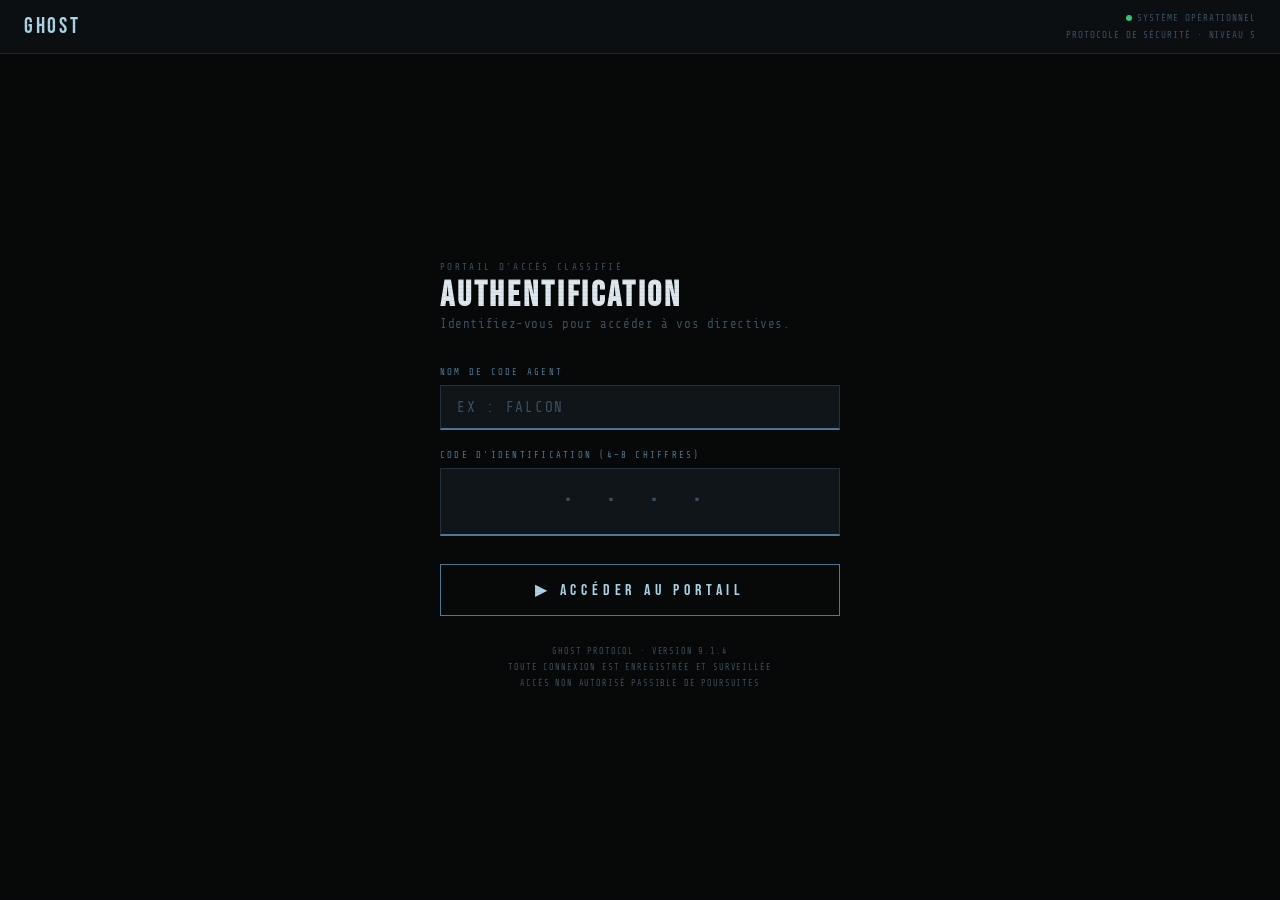
==== commit 06f99281: "add fichiers : labyrinthe.html" ====
--- a/siteWEB/index.html
+++ b/siteWEB/index.html
@@ -1,65 +1,485 @@
 <!DOCTYPE html>
 <html lang="fr">
 <head>
-    <meta charset="UTF-8">
-    <meta name="viewport" content="width=device-width, initial-scale=1.0">
-    <title>Game Portal</title>
-    <link rel="stylesheet" href="css/style.css">
+  <meta charset="UTF-8">
+  <meta name="viewport" content="width=device-width, initial-scale=1.0, maximum-scale=1.0, user-scalable=no">
+  <title>GHOST Protocol — Accès Sécurisé</title>
+  <link rel="stylesheet" href="style.css">
 </head>
 <body>
-    <!-- Page d'accueil -->
-    <div id="home-page" class="page active">
-        <div class="game-container">
-            <h1 class="game-title">BIENVENUE</h1>
-            <p class="press-start blink">Appuyez sur <kbd>Espace</kbd> pour continuer</p>
-        </div>
-    </div>
-
-    <!-- Page d'authentification -->
-    <div id="auth-page" class="page">
-        <div class="auth-container">
-            <h2>Connexion</h2>
-            <form id="auth-form">
-                <div class="input-group">
-                    <label for="username">Nom d'utilisateur</label>
-                    <input type="text" id="username" required>
-                </div>
-                <div class="input-group">
-                    <label for="password">Mot de passe</label>
-                    <input type="password" id="password" required>
-                </div>
-                <button type="submit" class="btn-submit">Se connecter</button>
-            </form>
-        </div>
-    </div>
-
-    <!-- Page minuteur -->
-    <div id="counter-page" class="page">
-    <div class="counter-container">
-        <h2 id="user-welcome">ACCÈS AUTORISÉ</h2>
-        
-        <div class="hacker-stats">
-            <p>STATUT : <span class="status-alert">DÉTECTÉ</span></p>
-            <p>SURVIE ESTIMÉE :</p>
-        </div>
-
-        <div class="counter-display">
-            <span id="timer-display">00:00</span>
-        </div>
-
-        <div class="progress-container">
-            <div id="progress-bar"></div>
-        </div>
-        
-        <div class="terminal-log" id="terminal-log">
-            > Initialisation du pare-feu...
-        </div>
-
-        <button id="btn-logout" class="btn-logout">ABANDONNER LE TERMINAL</button>
-    </div>
+
+<!-- ============================================
+GLITCH TRANSITION OVERLAY
+============================================= -->
+<div id="glitch-overlay">
+  <div class="glitch-lines">
+    <div class="glitch-line"></div>
+    <div class="glitch-line"></div>
+    <div class="glitch-line"></div>
+  </div>
+  <div class="glitch-msg" id="glitch-msg">INTRUSION DÉTECTÉE</div>
 </div>
 
-
-    <script src="js/script.js"></script>
+<!-- ============================================
+SCREEN 1 — LOGIN
+============================================= -->
+<div id="screen-login" class="screen active">
+
+  <div class="top-bar">
+    <span class="top-bar-logo">GHOST</span>
+    <div class="top-bar-meta">
+      <span class="status-dot"></span>SYSTÈME OPÉRATIONNEL<br>
+      PROTOCOLE DE SÉCURITÉ · NIVEAU 5
+    </div>
+  </div>
+
+  <div class="login-body">
+    <div class="login-card">
+
+      <p class="login-eyebrow">Portail d'accès classifié</p>
+      <h1 class="login-title">AUTHENTIFICATION</h1>
+      <p class="login-subtitle">Identifiez-vous pour accéder à vos directives.</p>
+
+      <div class="field">
+        <label class="field-label" for="input-name">Nom de code agent</label>
+        <input class="field-input" type="text" id="input-name"
+              placeholder="EX : FALCON" autocomplete="off" spellcheck="false">
+      </div>
+
+      <div class="field">
+        <label class="field-label" for="input-code">Code d'identification (4–8 chiffres)</label>
+        <input class="field-input" type="tel" id="input-code"
+              placeholder="· · · ·" maxlength="8"
+              autocomplete="off" inputmode="numeric"
+              oninput="this.value=this.value.replace(/\D/g,'')">
+      </div>
+
+      <button class="btn-primary" onclick="doLogin()">
+        <span>▶ Accéder au portail</span>
+      </button>
+
+      <p class="login-footer-note">
+        GHOST PROTOCOL · VERSION 9.1.4<br>
+        TOUTE CONNEXION EST ENREGISTRÉE ET SURVEILLÉE<br>
+        ACCÈS NON AUTORISÉ PASSIBLE DE POURSUITES
+      </p>
+
+    </div>
+  </div>
+</div>
+
+<!-- ============================================
+SCREEN 2 — MISSION BRIEFING
+============================================= -->
+<div id="screen-brief" class="screen">
+
+  <div class="top-bar">
+    <span class="top-bar-logo">GHOST</span>
+    <div class="top-bar-meta">
+      <span class="status-dot"></span>CONNECTÉ<br>
+      SESSION CHIFFRÉE ACTIVE
+    </div>
+  </div>
+
+  <div class="brief-body">
+
+    <!-- Agent welcome -->
+    <div class="agent-welcome">
+      <div class="agent-avatar">🕵️</div>
+      <div class="agent-welcome-text">
+        <h2 id="brief-agentname">Agent —</h2>
+        <p>AUTORISATION CONFIRMÉE · NIVEAU ALPHA</p>
+      </div>
+    </div>
+
+    <!-- Mission card -->
+    <div class="mission-card">
+      <div class="mission-tag">Mission prioritaire · Dossier XR-7</div>
+      <div class="mission-name">OPÉRATION BLACKOUT</div>
+      <div class="mission-body">
+        Un agent ennemi infiltré au sein de la station SIGMA-9 est sur le point d'exfiltrer
+        <strong>l'intégralité des identités de nos agents de terrain</strong> à travers
+        le monde entier.<br><br>
+        Votre mission : accéder au cœur du réseau SIGMA, localiser la clé de contre-mesure
+        disséminée dans les archives, et <strong>stopper le transfert de données
+        avant la fin du compte à rebours.</strong><br><br>
+        Une fois les données exfiltrées, il n'y a <strong>aucun retour possible.</strong>
+      </div>
+
+      <div class="mission-meta">
+        <div class="meta-cell">
+          <div class="meta-key">Niveau de menace</div>
+          <div class="meta-val red">CRITIQUE</div>
+        </div>
+        <div class="meta-cell">
+          <div class="meta-key">Zone d'opération</div>
+          <div class="meta-val">STATION SIGMA-9</div>
+        </div>
+        <div class="meta-cell">
+          <div class="meta-key">Extraction</div>
+          <div class="meta-val amber">NON GARANTIE</div>
+        </div>
+        <div class="meta-cell">
+          <div class="meta-key">Dossier</div>
+          <div class="meta-val">XR-7 · CLASSIFIÉ</div>
+        </div>
+      </div>
+    </div>
+
+  </div>
+
+  <div class="brief-actions">
+    <button class="btn-accept" onclick="triggerBreach(false)">
+      ✓ ACCEPTER LA MISSION
+    </button>
+    <button class="btn-refuse" onclick="triggerBreach(true)">
+      ✕ REFUSER
+    </button>
+  </div>
+
+</div>
+
+<!-- ============================================
+SCREEN 3 — BREACH
+============================================= -->
+<div id="screen-breach" class="screen">
+
+  <div class="top-bar" id="breach-bar">
+    <div class="breach-alert-left">
+      <span class="blink-badge">⚠ ALERTE</span>
+      <span class="breach-label">PORTAIL COMPROMIS</span>
+    </div>
+    <div class="timer-wrap">
+      <span class="timer-label">TEMPS RESTANT</span>
+      <span class="timer-digits" id="timer-digits">00:00</span>
+    </div>
+  </div>
+
+  <div class="breach-body">
+
+    <!-- Exfil progress -->
+    <div>
+      <div class="exfil-label">
+        <span>Exfiltration données agents</span>
+        <span id="exfil-pct">0%</span>
+      </div>
+      <div class="exfil-track">
+        <div class="exfil-fill" id="exfil-fill"></div>
+      </div>
+    </div>
+
+    <!-- Chips -->
+    <div class="chip-row">
+      <span class="chip chip-red">● Portail compromis</span>
+      <span class="chip chip-amber" id="chip-exfil">⟳ Exfiltration en cours</span>
+      <span class="chip chip-green">✓ Kernel isolé</span>
+    </div>
+
+    <!-- Log -->
+    <div class="log-box" id="log-box">
+      Connexion entrante détectée · 217.54.xx.xx<br>
+    </div>
+
+    <!-- Locked modules -->
+    <div>
+      <p class="modules-title">Modules sous séquestre :</p>
+      <div class="modules-grid">
+        <div class="module-tile" onclick="showModal()">
+          <span class="module-icon">📁</span>
+          <span class="module-name">Dossiers</span>
+          <span class="module-lock">🔒</span>
+        </div>
+        <div class="module-tile" onclick="showModal()">
+          <span class="module-icon">🗺️</span>
+          <span class="module-name">Missions</span>
+          <span class="module-lock">🔒</span>
+        </div>
+        <div class="module-tile" onclick="showModal()">
+          <span class="module-icon">📡</span>
+          <span class="module-name">Réseaux</span>
+          <span class="module-lock">🔒</span>
+        </div>
+        <div class="module-tile" onclick="showModal()">
+          <span class="module-icon">🧬</span>
+          <span class="module-name">Identités</span>
+          <span class="module-lock">🔒</span>
+        </div>
+        <div class="module-tile" onclick="showModal()">
+          <span class="module-icon">💰</span>
+          <span class="module-name">Finances</span>
+          <span class="module-lock">🔒</span>
+        </div>
+        <div class="module-tile" onclick="showModal()">
+          <span class="module-icon">🔑</span>
+          <span class="module-name">Clés</span>
+          <span class="module-lock">🔒</span>
+        </div>
+      </div>
+    </div>
+
+  </div>
+
+  <div class="solution-zone">
+    <p class="solution-caption">Entrer la clé de contre-mesure :</p>
+    <div class="solution-row">
+      <input class="solution-input" type="text" id="solution-input"
+            placeholder="CLÉ DE DÉCRYPTAGE" autocomplete="off"
+            spellcheck="false">
+      <button class="btn-stop" onclick="checkSolution()">STOPPER</button>
+    </div>
+    <button class="btn-reset" onclick="resetAll()">[ Réinitialiser la démo ]</button>
+  </div>
+
+</div>
+
+<!-- ============================================
+MODAL — ACCÈS REFUSÉ 
+============================================= -->
+<div class="modal-bg" id="modal">
+  <div class="modal-box">
+    <h3>ACCÈS VERROUILLÉ</h3>
+    <p>Ce module est chiffré par l'algorithme ennemi.<br>
+      Trouvez la clé de contre-mesure pour reprendre le contrôle.</p>
+    <button onclick="closeModal()">Fermer</button>
+  </div>
+</div>
+
+
+<!-- ============================================
+JAVASCRIPT 
+============================================= -->
+<script>
+
+/* ============================================================
+CONFIG — modifier selon votre escape game
+============================================================ */
+const VICTORY_CODE = "BLACKOUT"; // code que le joueur doit trouver
+
+// Temps accordé selon la longueur du code PIN saisi au login
+function getTimeFromCode(code) {
+  const len = code.length;
+  if (len <= 4) return 60;   // code faible → 1 min
+  if (len <= 6) return 480;  // code moyen → 8 min
+  return 900;                // code fort  → 15 min
+}
+
+// Messages log défilants
+const LOG_LINES = [
+  "Port scan : 22, 80, 443, 8080 ouverts",
+  "Token GHOST contourné · accès root acquis",
+  "Initialisation transfert · dossier /agents/identities",
+  "Clé AES-256 brute-forcée en cours...",
+  "Copie shadow de /missions/active · 0.8 GB",
+  "Injection rootkit couche 2 · succès",
+  "Tunnel DNS actif · relay node Moscou",
+  "Exfil paquet #44 · 2.1 GB envoyés",
+  "Contournement pare-feu tier-3",
+  "Déchiffrement identités terrain... 34%",
+  "Backdoor installée · persistance assurée",
+  "Archive XR-7 en transit...",
+  "Chiffrement local désactivé sur /keys",
+  "Connexion miroir établie · serveur secondaire",
+  "Charge utile secondaire déployée",
+];
+
+/* ============================================================
+  STATE 
+============================================================ */
+let agentCode    = "";
+let gameEndTime  = null;
+let timerInt     = null;
+let logInt       = null;
+let logIdx       = 0;
+let progressRaf  = null;
+
+/* ============================================================
+SCREEN 1 — LOGIN
+============================================================ */
+function doLogin() {
+  const name = document.getElementById('input-name').value.trim().toUpperCase();
+  const code = document.getElementById('input-code').value.trim();
+
+  if (!name) {
+    alert("Veuillez entrer votre nom de code agent.");
+    return;
+  }
+  if (code.length < 4) {
+    alert("Code d'identification invalide. Minimum 4 chiffres.");
+    return;
+  }
+
+  agentCode = code;
+
+  // Switch to briefing screen — no drama, clean login
+  document.getElementById('screen-login').classList.remove('active');
+  document.getElementById('brief-agentname').textContent = "Agent " + name;
+  document.getElementById('screen-brief').classList.add('active');
+}
+
+/* ============================================================
+SCREEN 2 — BREACH TRIGGER (accept OR refuse)
+============================================================ */
+function triggerBreach(refused) {
+  const duration = getTimeFromCode(agentCode);
+  gameEndTime = Date.now() + duration * 1000;
+
+  // Store in session so page refresh doesn't lose state
+  sessionStorage.setItem('gpEndTime', gameEndTime);
+
+  // Show glitch overlay
+  const overlay = document.getElementById('glitch-overlay');
+  document.getElementById('glitch-msg').textContent = refused
+    ? "REFUS IGNORÉ — SYSTÈME COMPROMIS"
+    : "INTRUSION DÉTECTÉE";
+
+  overlay.classList.add('show');
+
+  setTimeout(() => {
+    overlay.classList.remove('show');
+    document.getElementById('screen-brief').classList.remove('active');
+    document.getElementById('screen-breach').classList.add('active');
+    startBreach();
+  }, 900);
+}
+
+/* ============================================================
+SCREEN 3 — BREACH LOGIC
+============================================================ */
+function startBreach() {
+  startTimer();
+  startLog();
+  animateProgress();
+}
+
+/* Timer */
+function startTimer() {
+  clearInterval(timerInt);
+  const el = document.getElementById('timer-digits');
+
+  timerInt = setInterval(() => {
+    const rem = Math.max(0, gameEndTime - Date.now());
+    const m = String(Math.floor(rem / 60000)).padStart(2, '0');
+    const s = String(Math.floor((rem % 60000) / 1000)).padStart(2, '0');
+    el.textContent = `${m}:${s}`;
+
+    if (rem < 30000) el.classList.add('pulse');
+    else             el.classList.remove('pulse');
+
+    if (rem === 0) {
+      clearInterval(timerInt);
+      clearInterval(logInt);
+      el.textContent = "00:00";
+      gameOver();
+    }
+  }, 500);
+}
+
+/* Progress bar */
+function animateProgress() {
+  const startTime = Date.now();
+  const totalDuration = gameEndTime - startTime;
+  const fill    = document.getElementById('exfil-fill');
+  const pctEl   = document.getElementById('exfil-pct');
+
+  function tick() {
+    const elapsed = Date.now() - startTime;
+    const pct = Math.min(100, Math.round((elapsed / totalDuration) * 100));
+    fill.style.width = pct + '%';
+    pctEl.textContent = pct + '%';
+    if (pct < 100) progressRaf = requestAnimationFrame(tick);
+  }
+  progressRaf = requestAnimationFrame(tick);
+}
+
+/* Scrolling log */
+function startLog() {
+  clearInterval(logInt);
+  const box = document.getElementById('log-box');
+
+  logInt = setInterval(() => {
+    const line = document.createElement('div');
+    line.textContent = '> ' + LOG_LINES[logIdx % LOG_LINES.length];
+    logIdx++;
+    box.appendChild(line);
+    while (box.children.length > 7) box.removeChild(box.firstChild);
+  }, 950);
+}
+
+/* ============================================================
+SOLUTION CHECK
+============================================================ */
+function checkSolution() {
+  const val = document.getElementById('solution-input').value.trim().toUpperCase();
+  if (val === VICTORY_CODE.toUpperCase()) {
+    clearInterval(timerInt);
+    clearInterval(logInt);
+    cancelAnimationFrame(progressRaf);
+    sessionStorage.removeItem('gpEndTime');
+    alert("✅ CONTRE-MESURE ACTIVÉE — Intrusion stoppée. Mission accomplie, Agent.");
+    resetAll();
+  } else {
+    const inp = document.getElementById('solution-input');
+    inp.classList.remove('shake');
+    void inp.offsetWidth; // reflow
+    inp.classList.add('shake');
+  }
+}
+
+/* ============================================================
+GAME OVER
+============================================================ */
+function gameOver() {
+  cancelAnimationFrame(progressRaf);
+  sessionStorage.removeItem('gpEndTime');
+  alert("💀 DONNÉES EXFILTRÉES — Compte à rebours écoulé. Les identités de terrain sont compromises.");
+  resetAll();
+}
+
+/* ============================================================
+MODAL
+============================================================ */
+function showModal() { document.getElementById('modal').classList.add('open'); }
+function closeModal() { document.getElementById('modal').classList.remove('open'); }
+
+/* ============================================================
+RESET
+============================================================ */
+function resetAll() {
+  clearInterval(timerInt);
+  clearInterval(logInt);
+  cancelAnimationFrame(progressRaf);
+  sessionStorage.removeItem('gpEndTime');
+
+  // Reset inputs
+  document.getElementById('input-name').value = '';
+  document.getElementById('input-code').value = '';
+  document.getElementById('solution-input').value = '';
+  document.getElementById('log-box').innerHTML = 'Connexion entrante détectée · 217.54.xx.xx<br>';
+  document.getElementById('exfil-fill').style.width = '0%';
+  document.getElementById('exfil-pct').textContent = '0%';
+  document.getElementById('timer-digits').textContent = '00:00';
+  document.getElementById('timer-digits').classList.remove('pulse');
+  logIdx = 0; agentCode = ''; gameEndTime = null;
+
+
+  // Back to login
+  document.querySelectorAll('.screen').forEach(s => s.classList.remove('active'));
+  document.getElementById('screen-login').classList.add('active');
+}
+
+/* ============================================================
+RESUME ON RELOAD
+============================================================ */
+window.onload = () => {
+  const stored = sessionStorage.getItem('gpEndTime');
+  if (stored && parseInt(stored) > Date.now()) {
+    gameEndTime = parseInt(stored);
+    document.querySelectorAll('.screen').forEach(s => s.classList.remove('active'));
+    document.getElementById('screen-breach').classList.add('active');
+    startBreach();
+  }
+};
+
+</script>
 </body>
 </html>
--- a/siteWEB/style.css
+++ b/siteWEB/style.css
@@ -0,0 +1,195 @@
+@import url('https://fonts.googleapis.com/css2?family=Rajdhani:wght@300;400;600;700&family=Share+Tech+Mono&family=Bebas+Neue&display=swap');
+
+:root {
+  --black:    #060809;
+  --surface:  #0b0f12;
+  --panel:    #0f1519;
+  --border:   #1c2830;
+  --border2:  #243040;
+  --ice:      #a8d4e6;
+  --ice-dim:  #4a7a96;
+  --ice-glow: rgba(168,212,230,0.12);
+  --white:    #dde8ee;
+  --muted:    #3a5060;
+  --red:      #e8334a;
+  --red-dim:  #5a1020;
+  --red-glow: rgba(232,51,74,0.15);
+  --amber:    #e8a030;
+  --green:    #30c878;
+  --font-ui:      'Rajdhani', sans-serif;
+  --font-mono:    'Share Tech Mono', monospace;
+  --font-display: 'Bebas Neue', sans-serif;
+}
+
+*,*::before,*::after{box-sizing:border-box;margin:0;padding:0}
+
+html,body{
+  height:100%;background:var(--black);color:var(--white);
+  font-family:var(--font-ui);font-size:16px;overflow:hidden;
+}
+
+body::after{
+  content:'';position:fixed;inset:0;
+  background:repeating-linear-gradient(0deg,transparent,transparent 3px,rgba(0,0,0,0.06) 3px,rgba(0,0,0,0.06) 4px);
+  pointer-events:none;z-index:9000;
+}
+
+/* SCREENS */
+.screen{display:none;position:fixed;inset:0;flex-direction:column;overflow:hidden;}
+.screen.active{display:flex;}
+
+/* TOP BAR */
+.top-bar{
+  display:flex;align-items:center;justify-content:space-between;
+  padding:10px 24px;border-bottom:1px solid var(--border);
+  background:var(--surface);flex-shrink:0;
+}
+.top-bar-logo{font-family:var(--font-display);font-size:1.4rem;letter-spacing:.12em;color:var(--ice);}
+.top-bar-meta{font-family:var(--font-mono);font-size:.58rem;color:var(--muted);letter-spacing:.1em;text-align:right;line-height:1.8;}
+.status-dot{display:inline-block;width:6px;height:6px;border-radius:50%;background:var(--green);margin-right:5px;animation:dot-pulse 2s ease-in-out infinite;}
+@keyframes dot-pulse{0%,100%{opacity:1}50%{opacity:.3}}
+
+/* =============================================
+   SCREEN 1 — LOGIN
+============================================= */
+#screen-login{background:var(--black);}
+.login-body{flex:1;display:flex;align-items:center;justify-content:center;padding:24px;}
+.login-card{width:100%;max-width:400px;}
+
+.login-eyebrow{font-family:var(--font-mono);font-size:.58rem;color:var(--muted);letter-spacing:.25em;text-transform:uppercase;margin-bottom:6px;}
+.login-title{font-family:var(--font-display);font-size:2.2rem;letter-spacing:.08em;color:var(--white);margin-bottom:4px;line-height:1;}
+.login-subtitle{font-size:.78rem;color:var(--muted);letter-spacing:.05em;margin-bottom:36px;font-family:var(--font-mono);}
+
+.field{margin-bottom:20px;}
+.field-label{display:block;font-family:var(--font-mono);font-size:.56rem;color:var(--ice-dim);letter-spacing:.25em;text-transform:uppercase;margin-bottom:8px;}
+
+.field-input{
+  width:100%;background:var(--panel);border:1px solid var(--border2);
+  border-bottom:2px solid var(--ice-dim);color:var(--white);
+  padding:13px 16px;font-family:var(--font-mono);font-size:.9rem;
+  letter-spacing:.12em;outline:none;transition:border-color .2s,box-shadow .2s;
+  -webkit-appearance:none;
+}
+.field-input::placeholder{color:var(--muted);}
+.field-input:focus{border-bottom-color:var(--ice);box-shadow:0 4px 24px var(--ice-glow);}
+
+#input-code{
+  font-family:var(--font-display);font-size:2rem;letter-spacing:.5em;
+  text-align:center;
+  -webkit-text-security:disc;
+}
+
+.btn-primary{
+  width:100%;background:transparent;border:1px solid var(--ice-dim);
+  color:var(--ice);font-family:var(--font-display);font-size:1rem;
+  letter-spacing:.3em;padding:15px;cursor:pointer;text-transform:uppercase;
+  position:relative;overflow:hidden;transition:color .25s;margin-top:8px;
+}
+.btn-primary::before{
+  content:'';position:absolute;inset:0;background:var(--ice);
+  transform:scaleX(0);transform-origin:left;transition:transform .3s ease;z-index:0;
+}
+.btn-primary:hover::before{transform:scaleX(1);}
+.btn-primary:hover{color:var(--black);}
+.btn-primary span{position:relative;z-index:1;}
+
+.login-footer-note{font-family:var(--font-mono);font-size:.53rem;color:var(--muted);text-align:center;margin-top:28px;letter-spacing:.1em;line-height:1.9;}
+
+/* =============================================
+   SCREEN 2 — MISSION BRIEFING
+============================================= */
+#screen-brief{background:radial-gradient(ellipse 70% 50% at 50% 80%,rgba(168,212,230,.04) 0%,transparent 70%),var(--black);}
+.brief-body{flex:1;overflow-y:auto;padding:24px;display:flex;flex-direction:column;gap:18px;}
+
+.agent-welcome{display:flex;align-items:center;gap:14px;}
+.agent-avatar{width:44px;height:44px;border:1px solid var(--border2);border-radius:50%;display:flex;align-items:center;justify-content:center;font-size:1.3rem;background:var(--panel);flex-shrink:0;}
+.agent-welcome-text h2{font-family:var(--font-display);font-size:1.4rem;letter-spacing:.1em;color:var(--ice);line-height:1;}
+.agent-welcome-text p{font-family:var(--font-mono);font-size:.6rem;color:var(--muted);margin-top:4px;letter-spacing:.1em;}
+
+.mission-card{background:var(--panel);border:1px solid var(--border2);border-left:3px solid var(--ice-dim);padding:20px;position:relative;}
+.mission-tag{font-family:var(--font-mono);font-size:.54rem;letter-spacing:.25em;color:var(--ice-dim);text-transform:uppercase;margin-bottom:12px;display:flex;align-items:center;gap:8px;}
+.mission-tag::after{content:'';flex:1;height:1px;background:var(--border);}
+.mission-name{font-family:var(--font-display);font-size:1.6rem;letter-spacing:.08em;color:var(--white);margin-bottom:14px;}
+.mission-body{font-size:.8rem;color:var(--ice-dim);line-height:1.9;font-family:var(--font-mono);}
+.mission-body strong{color:var(--white);}
+
+.mission-meta{display:grid;grid-template-columns:1fr 1fr;gap:1px;background:var(--border);margin-top:16px;border-top:1px solid var(--border);}
+.meta-cell{background:var(--panel);padding:10px 12px;}
+.meta-key{font-family:var(--font-mono);font-size:.5rem;color:var(--muted);letter-spacing:.2em;text-transform:uppercase;margin-bottom:3px;}
+.meta-val{font-family:var(--font-display);font-size:.95rem;letter-spacing:.05em;color:var(--ice);}
+.meta-val.red{color:var(--red);}.meta-val.amber{color:var(--amber);}.meta-val.green{color:var(--green);}
+
+.brief-actions{display:flex;gap:10px;flex-shrink:0;padding:16px 24px 28px;border-top:1px solid var(--border);background:var(--surface);}
+.btn-accept{flex:2;background:var(--ice);color:var(--black);border:none;font-family:var(--font-display);font-size:1rem;letter-spacing:.25em;padding:16px;cursor:pointer;text-transform:uppercase;transition:background .2s;}
+.btn-accept:hover{background:var(--white);}
+.btn-refuse{flex:1;background:transparent;color:var(--muted);border:1px solid var(--border2);font-family:var(--font-display);font-size:.85rem;letter-spacing:.2em;padding:16px;cursor:pointer;text-transform:uppercase;transition:border-color .2s,color .2s;}
+.btn-refuse:hover{border-color:var(--red);color:var(--red);}
+
+/* =============================================
+   SCREEN 3 — BREACH
+============================================= */
+#screen-breach{background:var(--black);}
+#breach-bar{border-bottom-color:var(--red);background:#0d0608;}
+.breach-alert-left{display:flex;align-items:center;gap:10px;}
+.blink-badge{background:var(--red);color:white;font-family:var(--font-mono);font-size:.53rem;letter-spacing:.15em;padding:4px 9px;animation:badge-blink .9s step-end infinite;}
+@keyframes badge-blink{0%,100%{opacity:1}50%{opacity:0}}
+.breach-label{font-family:var(--font-display);font-size:1rem;letter-spacing:.15em;color:var(--red);}
+.timer-wrap{text-align:right;}
+.timer-label{font-family:var(--font-mono);font-size:.5rem;color:var(--muted);letter-spacing:.2em;display:block;margin-bottom:2px;}
+.timer-digits{font-family:var(--font-display);font-size:1.8rem;letter-spacing:.08em;color:var(--red);line-height:1;}
+.timer-digits.pulse{animation:t-pulse .8s ease-in-out infinite;}
+@keyframes t-pulse{0%,100%{opacity:1}50%{opacity:.2}}
+
+.breach-body{flex:1;padding:16px 20px;overflow-y:auto;display:flex;flex-direction:column;gap:14px;}
+
+.exfil-label{display:flex;justify-content:space-between;font-family:var(--font-mono);font-size:.56rem;color:var(--muted);letter-spacing:.1em;margin-bottom:6px;}
+.exfil-track{height:5px;background:#1a0008;border-radius:2px;overflow:hidden;}
+.exfil-fill{height:100%;background:linear-gradient(90deg,var(--red-dim),var(--red));width:0%;transition:width .8s linear;box-shadow:0 0 8px rgba(232,51,74,.5);}
+
+.chip-row{display:flex;flex-wrap:wrap;gap:6px;}
+.chip{font-family:var(--font-mono);font-size:.56rem;letter-spacing:.1em;padding:4px 10px;border:1px solid;border-radius:1px;}
+.chip-red{border-color:var(--red);color:var(--red);}
+.chip-amber{border-color:var(--amber);color:var(--amber);}
+.chip-green{border-color:var(--green);color:var(--green);}
+
+.log-box{background:#000;border-left:3px solid var(--red-dim);padding:10px 14px;height:88px;overflow:hidden;font-family:var(--font-mono);font-size:.63rem;color:#d06070;line-height:1.65;position:relative;}
+.log-box::after{content:'';position:absolute;bottom:0;left:0;right:0;height:28px;background:linear-gradient(transparent,#000);}
+
+.modules-title{font-family:var(--font-mono);font-size:.56rem;color:var(--muted);letter-spacing:.2em;text-transform:uppercase;margin-bottom:8px;}
+.modules-grid{display:grid;grid-template-columns:repeat(3,1fr);gap:8px;}
+.module-tile{background:var(--panel);border:1px solid var(--border);border-radius:6px;aspect-ratio:1;display:flex;flex-direction:column;align-items:center;justify-content:center;gap:5px;cursor:pointer;position:relative;transition:border-color .2s;}
+.module-tile:hover{border-color:var(--red-dim);}
+.module-icon{font-size:1.1rem;filter:grayscale(1) opacity(.4);}
+.module-name{font-family:var(--font-mono);font-size:.53rem;color:var(--muted);letter-spacing:.05em;}
+.module-lock{position:absolute;top:5px;right:7px;font-size:.6rem;opacity:.5;}
+
+.solution-zone{padding:14px 20px 24px;border-top:1px solid var(--border);background:var(--surface);flex-shrink:0;}
+.solution-caption{font-family:var(--font-mono);font-size:.56rem;color:var(--muted);letter-spacing:.15em;text-transform:uppercase;margin-bottom:10px;}
+.solution-row{display:flex;gap:8px;}
+.solution-input{flex:1;background:var(--panel);border:1px solid var(--border2);border-bottom:2px solid var(--red-dim);color:var(--white);font-family:var(--font-mono);font-size:.85rem;letter-spacing:.15em;padding:12px 14px;outline:none;transition:border-bottom-color .2s;}
+.solution-input:focus{border-bottom-color:var(--red);}
+.solution-input.shake{animation:input-shake .35s ease;}
+@keyframes input-shake{0%,100%{transform:translateX(0)}20%{transform:translateX(-6px)}60%{transform:translateX(6px)}}
+.btn-stop{background:var(--red);color:white;border:none;font-family:var(--font-display);font-size:.85rem;letter-spacing:.2em;padding:0 18px;cursor:pointer;text-transform:uppercase;transition:background .2s;}
+.btn-stop:hover{background:#ff4466;}
+.btn-reset{display:block;width:100%;margin-top:10px;background:none;border:none;color:var(--muted);font-family:var(--font-mono);font-size:.53rem;letter-spacing:.1em;cursor:pointer;text-align:center;padding:4px;}
+
+/* GLITCH OVERLAY */
+#glitch-overlay{display:none;position:fixed;inset:0;z-index:8000;background:#000;flex-direction:column;align-items:center;justify-content:center;}
+#glitch-overlay.show{display:flex;}
+.glitch-lines{position:absolute;inset:0;}
+.glitch-line{position:absolute;left:0;right:0;height:2px;background:var(--red);opacity:.7;animation:line-flash .08s steps(1) infinite;}
+.glitch-line:nth-child(1){top:20%;animation-delay:.01s;}
+.glitch-line:nth-child(2){top:45%;animation-delay:.03s;background:var(--ice);}
+.glitch-line:nth-child(3){top:70%;animation-delay:.05s;}
+@keyframes line-flash{0%,100%{opacity:.7;transform:scaleX(1)}50%{opacity:0;transform:scaleX(.3)}}
+.glitch-msg{font-family:var(--font-display);font-size:1.6rem;letter-spacing:.2em;color:var(--red);z-index:1;animation:gmove .07s steps(1) infinite;}
+@keyframes gmove{0%{transform:translate(0,0);color:var(--red)}25%{transform:translate(-4px,1px);color:var(--amber)}50%{transform:translate(4px,-1px);color:var(--ice)}75%{transform:translate(-2px,2px);color:var(--red)}100%{transform:translate(0,0)}}
+
+/* MODAL */
+.modal-bg{display:none;position:fixed;inset:0;background:rgba(0,0,0,.82);z-index:5000;align-items:center;justify-content:center;}
+.modal-bg.open{display:flex;}
+.modal-box{background:var(--panel);border:1px solid var(--border2);border-top:2px solid var(--red);padding:28px 24px;max-width:320px;width:90%;text-align:center;}
+.modal-box h3{font-family:var(--font-display);font-size:1rem;letter-spacing:.2em;color:var(--red);margin-bottom:10px;}
+.modal-box p{font-family:var(--font-mono);font-size:.68rem;color:var(--muted);line-height:1.7;margin-bottom:20px;}
+.modal-box button{background:transparent;border:1px solid var(--border2);color:var(--muted);font-family:var(--font-mono);font-size:.63rem;letter-spacing:.1em;padding:10px 22px;cursor:pointer;}
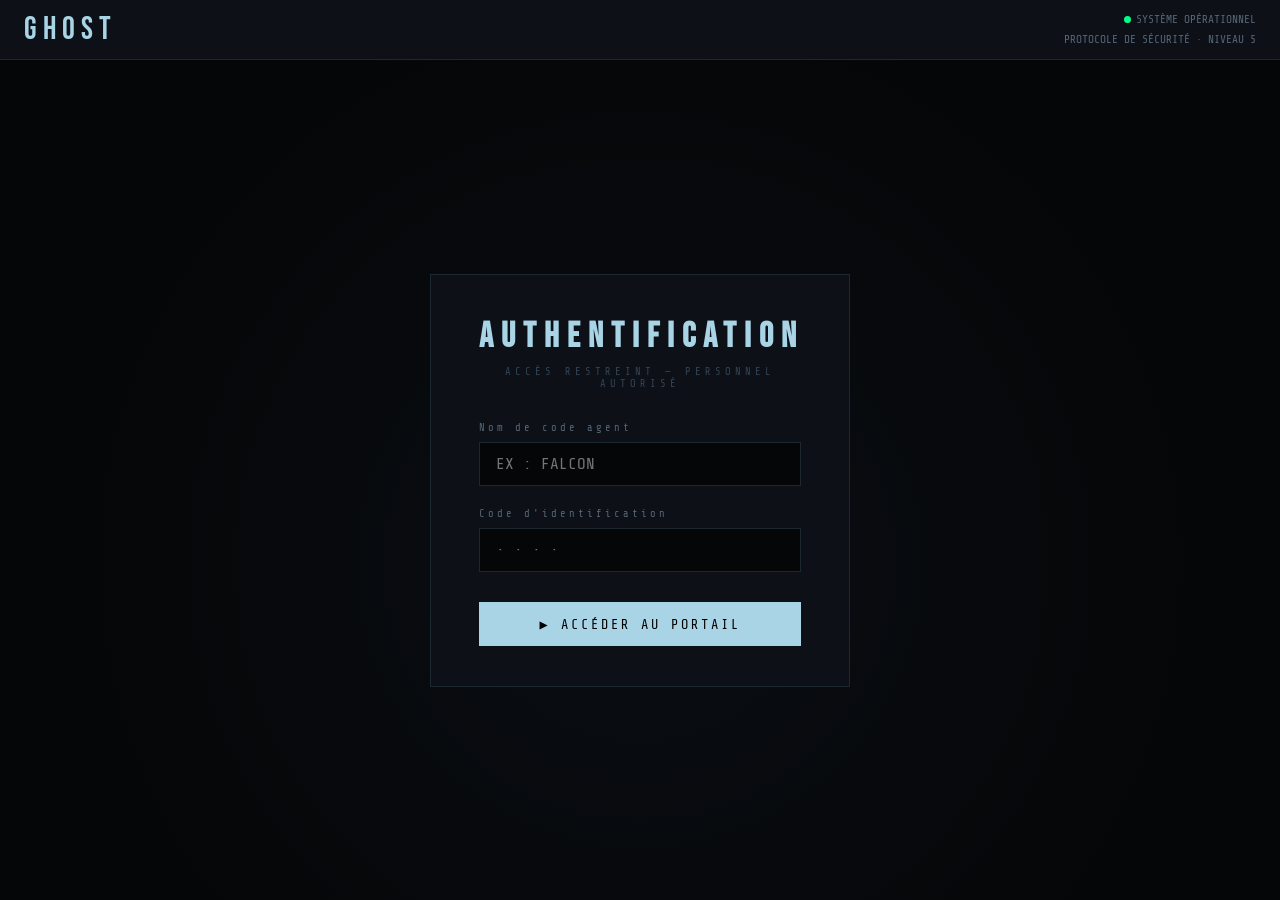
==== commit f682fc76: "update fichiers : index.html / labyrinthe.html" ====
--- a/siteWEB/index.html
+++ b/siteWEB/index.html
@@ -4,27 +4,246 @@
   <meta charset="UTF-8">
   <meta name="viewport" content="width=device-width, initial-scale=1.0, maximum-scale=1.0, user-scalable=no">
   <title>GHOST Protocol — Accès Sécurisé</title>
-  <link rel="stylesheet" href="style.css">
+  <link href="https://fonts.googleapis.com/css2?family=Share+Tech+Mono&family=Bebas+Neue&display=swap" rel="stylesheet">
+  <style>
+    :root {
+      --black:#050607; --surface:#0d1117; --ice:#a8d4e6;
+      --amber:#ffaa00; --red:#ff3333; --green:#00ff88;
+      --mono:'Share Tech Mono',monospace; --display:'Bebas Neue',sans-serif;
+    }
+    *{box-sizing:border-box;margin:0;padding:0;}
+    body{background:var(--black);color:#fff;font-family:var(--mono);height:100vh;overflow:hidden;display:flex;flex-direction:column;}
+
+    /* ─── GLITCH ─── */
+    #glitch-overlay{
+      display:none;position:fixed;inset:0;background:#000;z-index:999;
+      justify-content:center;align-items:center;
+    }
+    #glitch-overlay.show{display:flex;}
+    .glitch-msg{
+      font-family:var(--display);font-size:4rem;color:var(--red);
+      animation:gtxt 0.12s infinite;
+    }
+    @keyframes gtxt{
+      0%{text-shadow:3px 0 var(--ice),-3px 0 var(--amber);transform:translate(0);}
+      33%{text-shadow:-4px 0 var(--red),4px 0 var(--ice);transform:translate(-4px,1px);}
+      66%{text-shadow:4px 0 var(--amber),-4px 0 var(--red);transform:translate(4px,-1px);}
+      100%{text-shadow:3px 0 var(--ice),-3px 0 var(--amber);transform:translate(0);}
+    }
+
+    /* ─── SCREENS ─── */
+    .screen{display:none;flex-direction:column;height:100vh;}
+    .screen.active{display:flex;}
+
+    /* ─── TOP BAR ─── */
+    .top-bar{
+      background:var(--surface);border-bottom:1px solid #1c2830;
+      padding:10px 24px;display:flex;justify-content:space-between;align-items:center;flex-shrink:0;
+    }
+    .top-bar-logo{font-family:var(--display);font-size:2rem;color:var(--ice);letter-spacing:6px;}
+    .top-bar-meta{font-size:0.7rem;color:#556677;text-align:right;line-height:1.7;}
+    .status-dot{display:inline-block;width:7px;height:7px;background:var(--green);border-radius:50%;animation:pulse 2s infinite;margin-right:5px;}
+    @keyframes pulse{0%,100%{opacity:1;}50%{opacity:0.2;}}
+    .timer-wrap{text-align:center;}
+    .timer-label{font-size:0.6rem;color:#556677;display:block;letter-spacing:3px;}
+    .timer-digits{font-family:var(--display);font-size:2rem;color:var(--ice);letter-spacing:4px;}
+    .timer-digits.danger{color:var(--red);animation:pulse 0.5s infinite;}
+    .breach-alert-left{font-size:0.75rem;color:var(--red);animation:pulse 1s infinite;letter-spacing:2px;}
+
+    /* ─── LOGIN ─── */
+    #screen-login .login-body{
+      flex:1;display:flex;justify-content:center;align-items:center;
+      background:radial-gradient(circle at 50% 60%,#0a0e14,var(--black) 70%);
+    }
+    .login-card{
+      background:var(--surface);border:1px solid #1c2830;
+      padding:40px 48px;width:420px;max-width:95vw;
+    }
+    .login-title{
+      font-family:var(--display);font-size:2.2rem;letter-spacing:8px;
+      color:var(--ice);margin-bottom:8px;text-align:center;
+    }
+    .login-sub{font-size:0.65rem;color:#334455;letter-spacing:4px;text-align:center;margin-bottom:32px;}
+    .field{margin-bottom:22px;}
+    .field-label{display:block;font-size:0.65rem;color:#556677;letter-spacing:3px;margin-bottom:8px;}
+    .field-input{
+      width:100%;background:#050607;border:1px solid #1c2830;color:var(--ice);
+      font-family:var(--mono);font-size:1rem;padding:12px 16px;outline:none;transition:border-color 0.2s;
+    }
+    .field-input:focus{border-color:var(--ice);}
+    .btn-primary{
+      width:100%;background:var(--ice);color:#000;border:none;font-family:var(--mono);
+      font-size:0.85rem;letter-spacing:3px;padding:14px;cursor:pointer;transition:all 0.2s;margin-top:8px;
+    }
+    .btn-primary:hover{background:#fff;box-shadow:0 0 20px rgba(168,212,230,0.4);}
+    #login-error{font-size:0.7rem;color:var(--red);text-align:center;margin-top:10px;display:none;letter-spacing:2px;}
+
+    /* ─── BRIEF ─── */
+    #screen-brief .brief-body{
+      flex:1;display:flex;flex-direction:column;justify-content:center;align-items:center;
+      background:radial-gradient(circle at 50% 50%,#0a0e14,var(--black));padding:32px;gap:28px;
+    }
+    .agent-welcome{display:flex;align-items:center;gap:20px;}
+    .agent-avatar{font-size:3rem;}
+    .agent-welcome-text h2{font-family:var(--display);font-size:2rem;color:var(--ice);letter-spacing:4px;}
+    .agent-welcome-text p{font-size:0.65rem;color:var(--green);letter-spacing:4px;margin-top:4px;}
+    .mission-card{
+      background:var(--surface);border:1px solid #1c2830;border-left:3px solid var(--amber);
+      padding:28px 36px;max-width:600px;width:100%;
+    }
+    .mission-name{font-family:var(--display);font-size:1.4rem;color:var(--amber);letter-spacing:6px;margin-bottom:14px;}
+    .mission-body{font-size:0.82rem;color:#aabbcc;line-height:1.9;}
+    .brief-actions{
+      display:flex;gap:16px;padding:24px 32px;background:var(--surface);
+      border-top:1px solid #1c2830;justify-content:center;flex-shrink:0;
+    }
+    .btn-refuse{
+      background:transparent;border:1px solid var(--red);color:var(--red);
+      font-family:var(--mono);padding:12px 32px;cursor:pointer;letter-spacing:3px;transition:all 0.2s;
+    }
+    .btn-refuse:hover{background:var(--red);color:#000;}
+    .btn-accept{
+      background:var(--amber);color:#000;border:none;
+      font-family:var(--mono);padding:12px 32px;cursor:pointer;letter-spacing:3px;transition:all 0.2s;
+    }
+    .btn-accept:hover{background:#fff;box-shadow:0 0 20px rgba(255,170,0,0.4);}
+
+    /* ─── BREACH ─── */
+    #screen-breach .breach-body{
+      flex:1;display:flex;flex-direction:column;padding:18px 22px;gap:14px;overflow:hidden;
+    }
+    .exfil-label{display:flex;justify-content:space-between;font-size:0.65rem;color:#556677;margin-bottom:5px;}
+    .exfil-track{background:#0d1117;border:1px solid #1c2830;height:5px;}
+    .exfil-fill{height:100%;background:var(--red);transition:width 0.5s;width:0%;}
+    .log-box{
+      background:var(--surface);border:1px solid #1c2830;padding:10px 14px;
+      font-size:0.72rem;color:#556677;height:90px;overflow-y:auto;flex-shrink:0;
+    }
+    .log-box .log-line{color:var(--green);margin-bottom:2px;}
+    .log-box .log-warn{color:var(--red);}
+    .log-box .log-ok{color:var(--ice);}
+
+    /* ─── MODULES ─── */
+    .modules-grid{display:grid;grid-template-columns:repeat(3,1fr);gap:12px;flex:1;}
+    .module-tile{
+      background:var(--surface);border:1px solid #1c2830;display:flex;flex-direction:column;
+      align-items:center;justify-content:center;gap:8px;cursor:pointer;transition:all 0.25s;
+      padding:16px;position:relative;
+    }
+    .module-tile:hover:not(.locked){border-color:var(--ice);box-shadow:0 0 24px rgba(168,212,230,0.08);}
+    .module-tile.locked{opacity:0.3;filter:grayscale(1) brightness(0.35);cursor:not-allowed;}
+    .module-tile.solved{border-color:var(--green);box-shadow:0 0 18px rgba(0,255,136,0.12);}
+    .module-tile.active-module{border-color:var(--amber);animation:pulse 2s infinite;}
+    .module-icon{font-size:2rem;}
+    .module-name{font-size:0.7rem;letter-spacing:3px;color:#aabbcc;}
+    .module-status{font-size:0.6rem;color:#334455;letter-spacing:2px;margin-top:2px;}
+    .solved-badge{
+      position:absolute;top:6px;right:6px;background:var(--green);color:#000;
+      font-size:0.55rem;padding:2px 5px;letter-spacing:1px;
+    }
+    .locked-badge{position:absolute;top:6px;right:6px;font-size:0.8rem;}
+
+    /* ─── SOLUTION ZONE ─── */
+    .solution-zone{display:flex;border-top:1px solid #1c2830;flex-shrink:0;}
+    .solution-input{
+      flex:1;background:#050607;border:none;border-right:1px solid #1c2830;color:var(--amber);
+      font-family:var(--mono);font-size:1rem;padding:16px 20px;outline:none;letter-spacing:4px;
+      text-transform:uppercase;
+    }
+    .solution-input::placeholder{color:#1a2530;letter-spacing:2px;}
+    .btn-stop{
+      background:var(--red);color:#000;border:none;font-family:var(--mono);
+      padding:16px 28px;cursor:pointer;letter-spacing:3px;font-size:0.85rem;transition:all 0.2s;
+    }
+    .btn-stop:hover{background:#fff;}
+    .shake{animation:shk 0.4s;}
+    @keyframes shk{0%,100%{transform:translateX(0);}25%{transform:translateX(-8px);}75%{transform:translateX(8px);}}
+
+    /* ─── MODAL ENIGME ─── */
+    #modal-overlay{
+      display:none;position:fixed;inset:0;background:rgba(5,6,7,0.96);
+      z-index:500;justify-content:center;align-items:center;
+    }
+    #modal-overlay.open{display:flex;}
+    .modal-box{
+      background:var(--surface);border:1px solid #1c2830;
+      width:580px;max-width:96vw;max-height:90vh;overflow-y:auto;
+      padding:36px 40px;animation:slideIn 0.3s ease;
+    }
+    @keyframes slideIn{from{transform:translateY(20px);opacity:0;}to{transform:translateY(0);opacity:1;}}
+    .modal-tag{font-size:0.6rem;color:#556677;letter-spacing:5px;margin-bottom:6px;}
+    .modal-title{font-family:var(--display);font-size:2rem;color:var(--amber);letter-spacing:5px;margin-bottom:18px;}
+    .modal-section{margin-bottom:20px;}
+    .modal-section-label{font-size:0.6rem;color:#556677;letter-spacing:4px;margin-bottom:8px;border-bottom:1px solid #1c2830;padding-bottom:4px;}
+    .modal-body{font-size:0.82rem;color:#aabbcc;line-height:2;white-space:pre-line;}
+    .modal-body strong{color:var(--ice);}
+    .modal-body .clue-hidden{
+      color:var(--black);background:var(--black);cursor:help;
+      transition:all 0.4s;border-bottom:1px dashed #1c2830;
+    }
+    .modal-body .clue-hidden:hover,.modal-body .clue-hidden.revealed{
+      color:var(--amber);background:transparent;
+    }
+    .modal-hint{
+      background:#050607;border:1px solid #1c2830;border-left:2px solid #334455;
+      padding:10px 14px;font-size:0.75rem;color:#445566;margin-top:14px;line-height:1.8;
+    }
+    .modal-input-row{display:flex;gap:0;margin-top:18px;}
+    .modal-input{
+      flex:1;background:#050607;border:1px solid #1c2830;border-right:none;color:var(--amber);
+      font-family:var(--mono);font-size:1rem;letter-spacing:4px;padding:12px 16px;outline:none;
+      transition:border-color 0.2s;text-transform:uppercase;
+    }
+    .modal-input:focus{border-color:var(--amber);}
+    .modal-btn{
+      background:var(--amber);color:#000;border:none;font-family:var(--mono);
+      padding:12px 24px;cursor:pointer;letter-spacing:2px;font-size:0.8rem;transition:all 0.2s;
+    }
+    .modal-btn:hover{background:#fff;}
+    .modal-close{
+      float:right;background:transparent;border:1px solid #334455;color:#556677;
+      font-family:var(--mono);padding:6px 14px;cursor:pointer;letter-spacing:2px;font-size:0.7rem;
+      margin-bottom:16px;
+    }
+    .modal-close:hover{border-color:var(--red);color:var(--red);}
+    .modal-error{font-size:0.7rem;color:var(--red);letter-spacing:2px;margin-top:8px;display:none;}
+    .modal-blocked{
+      background:rgba(255,51,51,0.08);border:1px solid var(--red);padding:12px 16px;
+      font-size:0.75rem;color:var(--red);letter-spacing:2px;margin-top:12px;display:none;
+    }
+    .lockout-timer{font-family:var(--display);font-size:1.4rem;color:var(--red);}
+
+    /* ─── VICTOIRE ─── */
+    #screen-victory{
+      justify-content:center;align-items:center;gap:24px;
+      background:radial-gradient(circle at 50% 50%,#001a0d,var(--black));
+    }
+    .victory-title{font-family:var(--display);font-size:5rem;color:var(--green);letter-spacing:10px;text-align:center;}
+    .victory-sub{font-size:0.75rem;color:#556677;letter-spacing:5px;text-align:center;}
+    .victory-stats{
+      display:flex;gap:24px;flex-wrap:wrap;justify-content:center;
+    }
+    .victory-stat{
+      background:var(--surface);border:1px solid #1c2830;padding:16px 24px;text-align:center;
+    }
+    .victory-stat-val{font-family:var(--display);font-size:2rem;color:var(--ice);}
+    .victory-stat-lbl{font-size:0.6rem;color:#556677;letter-spacing:3px;margin-top:4px;}
+    .btn-restart{
+      background:transparent;border:1px solid var(--ice);color:var(--ice);
+      font-family:var(--mono);padding:14px 40px;cursor:pointer;letter-spacing:3px;transition:all 0.3s;
+    }
+    .btn-restart:hover{background:var(--ice);color:#000;}
+  </style>
 </head>
 <body>
 
-<!-- ============================================
-GLITCH TRANSITION OVERLAY
-============================================= -->
+<!-- GLITCH -->
 <div id="glitch-overlay">
-  <div class="glitch-lines">
-    <div class="glitch-line"></div>
-    <div class="glitch-line"></div>
-    <div class="glitch-line"></div>
-  </div>
   <div class="glitch-msg" id="glitch-msg">INTRUSION DÉTECTÉE</div>
 </div>
 
-<!-- ============================================
-SCREEN 1 — LOGIN
-============================================= -->
+<!-- ÉCRAN LOGIN -->
 <div id="screen-login" class="screen active">
-
   <div class="top-bar">
     <span class="top-bar-logo">GHOST</span>
     <div class="top-bar-meta">
@@ -32,454 +251,524 @@
       PROTOCOLE DE SÉCURITÉ · NIVEAU 5
     </div>
   </div>
-
   <div class="login-body">
     <div class="login-card">
-
-      <p class="login-eyebrow">Portail d'accès classifié</p>
       <h1 class="login-title">AUTHENTIFICATION</h1>
-      <p class="login-subtitle">Identifiez-vous pour accéder à vos directives.</p>
-
+      <p class="login-sub">ACCÈS RESTREINT — PERSONNEL AUTORISÉ</p>
       <div class="field">
-        <label class="field-label" for="input-name">Nom de code agent</label>
-        <input class="field-input" type="text" id="input-name"
-              placeholder="EX : FALCON" autocomplete="off" spellcheck="false">
-      </div>
-
+        <label class="field-label">Nom de code agent</label>
+        <input class="field-input" type="text" id="input-name" placeholder="EX : FALCON" autocomplete="off">
+      </div>
       <div class="field">
-        <label class="field-label" for="input-code">Code d'identification (4–8 chiffres)</label>
-        <input class="field-input" type="tel" id="input-code"
-              placeholder="· · · ·" maxlength="8"
-              autocomplete="off" inputmode="numeric"
-              oninput="this.value=this.value.replace(/\D/g,'')">
-      </div>
-
-      <button class="btn-primary" onclick="doLogin()">
-        <span>▶ Accéder au portail</span>
-      </button>
-
-      <p class="login-footer-note">
-        GHOST PROTOCOL · VERSION 9.1.4<br>
-        TOUTE CONNEXION EST ENREGISTRÉE ET SURVEILLÉE<br>
-        ACCÈS NON AUTORISÉ PASSIBLE DE POURSUITES
-      </p>
-
+        <label class="field-label">Code d'identification</label>
+        <input class="field-input" type="tel" id="input-code" placeholder="· · · ·" maxlength="8">
+      </div>
+      <button class="btn-primary" onclick="doLogin()">▶ ACCÉDER AU PORTAIL</button>
+      <div id="login-error">⚠ IDENTIFIANTS INVALIDES</div>
     </div>
   </div>
 </div>
 
-<!-- ============================================
-SCREEN 2 — MISSION BRIEFING
-============================================= -->
+<!-- ÉCRAN BRIEF -->
 <div id="screen-brief" class="screen">
-
   <div class="top-bar">
     <span class="top-bar-logo">GHOST</span>
-    <div class="top-bar-meta">
-      <span class="status-dot"></span>CONNECTÉ<br>
-      SESSION CHIFFRÉE ACTIVE
-    </div>
-  </div>
-
+    <div class="top-bar-meta">BRIEFING · OPÉRATION BLACKOUT · CLASSIFICATION : SIGMA</div>
+  </div>
   <div class="brief-body">
-
-    <!-- Agent welcome -->
     <div class="agent-welcome">
       <div class="agent-avatar">🕵️</div>
       <div class="agent-welcome-text">
-        <h2 id="brief-agentname">Agent —</h2>
-        <p>AUTORISATION CONFIRMÉE · NIVEAU ALPHA</p>
-      </div>
-    </div>
-
-    <!-- Mission card -->
+        <h2 id="brief-agentname">Agent</h2>
+        <p>NIVEAU ALPHA CONFIRMÉ · ACCRÉDITATION SIGMA</p>
+      </div>
+    </div>
     <div class="mission-card">
-      <div class="mission-tag">Mission prioritaire · Dossier XR-7</div>
       <div class="mission-name">OPÉRATION BLACKOUT</div>
       <div class="mission-body">
-        Un agent ennemi infiltré au sein de la station SIGMA-9 est sur le point d'exfiltrer
-        <strong>l'intégralité des identités de nos agents de terrain</strong> à travers
-        le monde entier.<br><br>
-        Votre mission : accéder au cœur du réseau SIGMA, localiser la clé de contre-mesure
-        disséminée dans les archives, et <strong>stopper le transfert de données
-        avant la fin du compte à rebours.</strong><br><br>
-        Une fois les données exfiltrées, il n'y a <strong>aucun retour possible.</strong>
-      </div>
-
-      <div class="mission-meta">
-        <div class="meta-cell">
-          <div class="meta-key">Niveau de menace</div>
-          <div class="meta-val red">CRITIQUE</div>
-        </div>
-        <div class="meta-cell">
-          <div class="meta-key">Zone d'opération</div>
-          <div class="meta-val">STATION SIGMA-9</div>
-        </div>
-        <div class="meta-cell">
-          <div class="meta-key">Extraction</div>
-          <div class="meta-val amber">NON GARANTIE</div>
-        </div>
-        <div class="meta-cell">
-          <div class="meta-key">Dossier</div>
-          <div class="meta-val">XR-7 · CLASSIFIÉ</div>
-        </div>
-      </div>
-    </div>
-
-  </div>
-
+        Agent, votre mission est la suivante.<br><br>
+        Vous devez infiltrer les serveurs de l'organisation <strong>NEXUS</strong> et récupérer les fichiers classifiés avant qu'ils ne soient détruits. Trois couches de sécurité protègent les données. Chaque module contient une énigme — la résoudre vous donnera la clé pour accéder au suivant.<br><br>
+        Cette mission est <strong>non officielle</strong>. En cas d'échec, l'agence niera toute implication.<br><br>
+        <span style="color:var(--amber);font-size:0.75rem;letter-spacing:2px;">Ce message s'autodétruira à la confirmation.</span>
+      </div>
+    </div>
+  </div>
   <div class="brief-actions">
-    <button class="btn-accept" onclick="triggerBreach(false)">
-      ✓ ACCEPTER LA MISSION
-    </button>
-    <button class="btn-refuse" onclick="triggerBreach(true)">
-      ✕ REFUSER
-    </button>
-  </div>
-
+    <button class="btn-refuse" id="btn-refuse" onclick="briefChoice()">✖ REFUSER</button>
+    <button class="btn-accept" id="btn-accept" onclick="briefChoice()">✓ ACCEPTER LA MISSION</button>
+  </div>
 </div>
 
-<!-- ============================================
-SCREEN 3 — BREACH
-============================================= -->
+<!-- ÉCRAN BREACH (même interface, qu'on ait accepté ou "refusé") -->
 <div id="screen-breach" class="screen">
-
-  <div class="top-bar" id="breach-bar">
-    <div class="breach-alert-left">
-      <span class="blink-badge">⚠ ALERTE</span>
-      <span class="breach-label">PORTAIL COMPROMIS</span>
-    </div>
+  <div class="top-bar">
+    <div class="breach-alert-left">⚠ INTRUSION EN COURS</div>
     <div class="timer-wrap">
       <span class="timer-label">TEMPS RESTANT</span>
-      <span class="timer-digits" id="timer-digits">00:00</span>
+      <span class="timer-digits" id="timer-digits">05:00</span>
     </div>
   </div>
 
   <div class="breach-body">
-
-    <!-- Exfil progress -->
     <div>
-      <div class="exfil-label">
-        <span>Exfiltration données agents</span>
-        <span id="exfil-pct">0%</span>
-      </div>
-      <div class="exfil-track">
-        <div class="exfil-fill" id="exfil-fill"></div>
-      </div>
-    </div>
-
-    <!-- Chips -->
-    <div class="chip-row">
-      <span class="chip chip-red">● Portail compromis</span>
-      <span class="chip chip-amber" id="chip-exfil">⟳ Exfiltration en cours</span>
-      <span class="chip chip-green">✓ Kernel isolé</span>
-    </div>
-
-    <!-- Log -->
+      <div class="exfil-label"><span>Exfiltration données ennemies</span><span id="exfil-pct">0%</span></div>
+      <div class="exfil-track"><div class="exfil-fill" id="exfil-fill"></div></div>
+    </div>
+
     <div class="log-box" id="log-box">
-      Connexion entrante détectée · 217.54.xx.xx<br>
-    </div>
-
-    <!-- Locked modules -->
-    <div>
-      <p class="modules-title">Modules sous séquestre :</p>
-      <div class="modules-grid">
-        <div class="module-tile" onclick="showModal()">
-          <span class="module-icon">📁</span>
-          <span class="module-name">Dossiers</span>
-          <span class="module-lock">🔒</span>
-        </div>
-        <div class="module-tile" onclick="showModal()">
-          <span class="module-icon">🗺️</span>
-          <span class="module-name">Missions</span>
-          <span class="module-lock">🔒</span>
-        </div>
-        <div class="module-tile" onclick="showModal()">
-          <span class="module-icon">📡</span>
-          <span class="module-name">Réseaux</span>
-          <span class="module-lock">🔒</span>
-        </div>
-        <div class="module-tile" onclick="showModal()">
-          <span class="module-icon">🧬</span>
-          <span class="module-name">Identités</span>
-          <span class="module-lock">🔒</span>
-        </div>
-        <div class="module-tile" onclick="showModal()">
-          <span class="module-icon">💰</span>
-          <span class="module-name">Finances</span>
-          <span class="module-lock">🔒</span>
-        </div>
-        <div class="module-tile" onclick="showModal()">
-          <span class="module-icon">🔑</span>
-          <span class="module-name">Clés</span>
-          <span class="module-lock">🔒</span>
-        </div>
-      </div>
-    </div>
-
+      <div class="log-line">> Connexion entrante détectée · 217.54.xx.xx</div>
+      <div class="log-line">> Initialisation du protocole de défense...</div>
+    </div>
+
+    <div class="modules-grid">
+      <!-- MODULE 1 : Navigation (labyrinthe) -->
+      <div class="module-tile active-module" id="mod-nav" onclick="openModule('nav')">
+        <span class="module-icon">🗺️</span>
+        <span class="module-name">NAVIGATION</span>
+        <span class="module-status" id="nav-status">EN ATTENTE</span>
+      </div>
+      <!-- MODULE 2 : Dossiers (enigme chiffre) -->
+      <div class="module-tile locked" id="mod-dossiers" onclick="openModule('dossiers')">
+        <span class="module-icon">📁</span>
+        <span class="module-name">DOSSIERS</span>
+        <span class="module-status" id="dos-status">VERROUILLÉ</span>
+        <span class="locked-badge">🔒</span>
+      </div>
+      <!-- MODULE 3 : Réseaux (enigme logique) -->
+      <div class="module-tile locked" id="mod-reseaux" onclick="openModule('reseaux')">
+        <span class="module-icon">📡</span>
+        <span class="module-name">RÉSEAUX</span>
+        <span class="module-status" id="res-status">VERROUILLÉ</span>
+        <span class="locked-badge">🔒</span>
+      </div>
+    </div>
   </div>
 
   <div class="solution-zone">
-    <p class="solution-caption">Entrer la clé de contre-mesure :</p>
-    <div class="solution-row">
-      <input class="solution-input" type="text" id="solution-input"
-            placeholder="CLÉ DE DÉCRYPTAGE" autocomplete="off"
-            spellcheck="false">
-      <button class="btn-stop" onclick="checkSolution()">STOPPER</button>
-    </div>
-    <button class="btn-reset" onclick="resetAll()">[ Réinitialiser la démo ]</button>
-  </div>
-
+    <input class="solution-input" type="text" id="solution-input" placeholder="ENTRER CLÉ DÉCRYPTAGE" autocomplete="off">
+    <button class="btn-stop" onclick="checkSolution()">⬛ STOPPER</button>
+  </div>
 </div>
 
-<!-- ============================================
-MODAL — ACCÈS REFUSÉ 
-============================================= -->
-<div class="modal-bg" id="modal">
-  <div class="modal-box">
-    <h3>ACCÈS VERROUILLÉ</h3>
-    <p>Ce module est chiffré par l'algorithme ennemi.<br>
-      Trouvez la clé de contre-mesure pour reprendre le contrôle.</p>
-    <button onclick="closeModal()">Fermer</button>
-  </div>
+<!-- ÉCRAN VICTOIRE -->
+<div id="screen-victory" class="screen">
+  <div class="victory-title">VICTOIRE</div>
+  <div class="victory-sub">PROTOCOLE GHOST — SYSTÈME SÉCURISÉ</div>
+  <div class="victory-stats">
+    <div class="victory-stat">
+      <div class="victory-stat-val" id="v-time">—</div>
+      <div class="victory-stat-lbl">TEMPS RESTANT</div>
+    </div>
+    <div class="victory-stat">
+      <div class="victory-stat-val" id="v-agent">—</div>
+      <div class="victory-stat-lbl">AGENT</div>
+    </div>
+    <div class="victory-stat">
+      <div class="victory-stat-val">3/3</div>
+      <div class="victory-stat-lbl">MODULES</div>
+    </div>
+  </div>
+  <button class="btn-restart" onclick="resetAll()">↺ NOUVELLE PARTIE</button>
 </div>
 
-
-<!-- ============================================
-JAVASCRIPT 
-============================================= -->
+<!-- MODAL ENIGME -->
+<div id="modal-overlay">
+  <div class="modal-box" id="modal-box">
+    <button class="modal-close" onclick="closeModal()">✕ FERMER</button>
+    <div class="modal-tag" id="modal-tag">MODULE · NAVIGATION</div>
+    <div class="modal-title" id="modal-title">LABYRINTHE</div>
+    <div id="modal-content"></div>
+    <div class="modal-blocked" id="modal-blocked">
+      ⚠ ACCÈS VERROUILLÉ — TENTATIVES ÉPUISÉES<br>
+      Réessayez dans : <span class="lockout-timer" id="lockout-countdown">30</span>s
+    </div>
+  </div>
+</div>
+
 <script>
-
-/* ============================================================
-CONFIG — modifier selon votre escape game
-============================================================ */
-const VICTORY_CODE = "BLACKOUT"; // code que le joueur doit trouver
-
-// Temps accordé selon la longueur du code PIN saisi au login
-function getTimeFromCode(code) {
-  const len = code.length;
-  if (len <= 4) return 60;   // code faible → 1 min
-  if (len <= 6) return 480;  // code moyen → 8 min
-  return 900;                // code fort  → 15 min
-}
-
-// Messages log défilants
-const LOG_LINES = [
-  "Port scan : 22, 80, 443, 8080 ouverts",
-  "Token GHOST contourné · accès root acquis",
-  "Initialisation transfert · dossier /agents/identities",
-  "Clé AES-256 brute-forcée en cours...",
-  "Copie shadow de /missions/active · 0.8 GB",
-  "Injection rootkit couche 2 · succès",
-  "Tunnel DNS actif · relay node Moscou",
-  "Exfil paquet #44 · 2.1 GB envoyés",
-  "Contournement pare-feu tier-3",
-  "Déchiffrement identités terrain... 34%",
-  "Backdoor installée · persistance assurée",
-  "Archive XR-7 en transit...",
-  "Chiffrement local désactivé sur /keys",
-  "Connexion miroir établie · serveur secondaire",
-  "Charge utile secondaire déployée",
-];
-
-/* ============================================================
-  STATE 
-============================================================ */
-let agentCode    = "";
-let gameEndTime  = null;
-let timerInt     = null;
-let logInt       = null;
-let logIdx       = 0;
-let progressRaf  = null;
-
-/* ============================================================
-SCREEN 1 — LOGIN
-============================================================ */
+// ════════════════════════════════════════
+//  ÉTAT GLOBAL
+// ════════════════════════════════════════
+let gameEndTime = null;
+let timerInt = null;
+let agentName = '';
+let stepReached = 0; // 0=nav, 1=dossiers, 2=reseaux, 3=victoire
+let moduleSolved = { nav: false, dossiers: false, reseaux: false };
+let fails = { nav: 0, dossiers: 0, reseaux: 0 };
+let lockout = { nav: 0, dossiers: 0, reseaux: 0 };
+
+// ════════════════════════════════════════
+//  LOGIN
+// ════════════════════════════════════════
 function doLogin() {
-  const name = document.getElementById('input-name').value.trim().toUpperCase();
+  const name = document.getElementById('input-name').value.trim();
   const code = document.getElementById('input-code').value.trim();
-
-  if (!name) {
-    alert("Veuillez entrer votre nom de code agent.");
+  if (!name || !code) {
+    const err = document.getElementById('login-error');
+    err.style.display = 'block';
+    setTimeout(()=>err.style.display='none', 2000);
     return;
   }
-  if (code.length < 4) {
-    alert("Code d'identification invalide. Minimum 4 chiffres.");
+  agentName = name.toUpperCase();
+  document.getElementById('brief-agentname').textContent = 'Agent ' + agentName;
+  showScreen('screen-brief');
+}
+
+document.getElementById('input-code').addEventListener('keydown', e => {
+  if(e.key==='Enter') doLogin();
+});
+document.getElementById('input-name').addEventListener('keydown', e => {
+  if(e.key==='Enter') document.getElementById('input-code').focus();
+});
+
+// ════════════════════════════════════════
+//  BRIEF
+// ════════════════════════════════════════
+function briefChoice() {
+  // Peu importe le choix — l'alarme se déclenche dans 2 secondes
+  document.getElementById('btn-accept').disabled = true;
+  document.getElementById('btn-refuse').disabled = true;
+  document.getElementById('btn-accept').style.opacity = '0.4';
+  document.getElementById('btn-refuse').style.opacity = '0.4';
+
+  // Petit délai dramatique puis BOOM
+  setTimeout(() => triggerBreach(), 2000);
+}
+
+function triggerBreach() {
+  document.getElementById('glitch-msg').textContent = '⚠ INTRUSION DÉTECTÉE ⚠';
+  document.getElementById('glitch-overlay').classList.add('show');
+  setTimeout(()=>{
+    document.getElementById('glitch-overlay').classList.remove('show');
+    showScreen('screen-breach');
+    const duration = 300000; // 5 minutes
+    gameEndTime = Date.now() + duration;
+    startTimer(duration);
+    addLog('Connexion ennemie établie — 217.54.xx.xx', 'warn');
+    addLog('Pare-feux en cours de neutralisation...', 'warn');
+    addLog('Module NAVIGATION actif. Lancez le labyrinthe pour récupérer la première clé.', 'line');
+  }, 1200);
+}
+
+// ════════════════════════════════════════
+//  TIMER
+// ════════════════════════════════════════
+function startTimer(totalMs) {
+  clearInterval(timerInt);
+  timerInt = setInterval(()=>{
+    const rem = Math.max(0, gameEndTime - Date.now());
+    const m = String(Math.floor(rem/60000)).padStart(2,'0');
+    const s = String(Math.floor((rem%60000)/1000)).padStart(2,'0');
+    const el = document.getElementById('timer-digits');
+    el.textContent = `${m}:${s}`;
+    el.className = 'timer-digits' + (rem < 30000 ? ' danger' : '');
+
+    const pct = Math.min(100, Math.round(((totalMs-rem)/totalMs)*100));
+    document.getElementById('exfil-fill').style.width = pct+'%';
+    document.getElementById('exfil-pct').textContent = pct+'%';
+
+    if(rem<=0){ clearInterval(timerInt); gameFailed(); }
+  }, 300);
+}
+
+// ════════════════════════════════════════
+//  LOG
+// ════════════════════════════════════════
+function addLog(msg, type='line') {
+  const box = document.getElementById('log-box');
+  const div = document.createElement('div');
+  div.className = type==='warn' ? 'log-warn' : type==='ok' ? 'log-ok' : 'log-line';
+  div.textContent = '> ' + msg;
+  box.appendChild(div);
+  box.scrollTop = box.scrollHeight;
+}
+
+// ════════════════════════════════════════
+//  MODULES
+// ════════════════════════════════════════
+function openModule(type) {
+  const now = Date.now();
+
+  // Vérif lockout
+  if (lockout[type] > now) {
+    const remaining = Math.ceil((lockout[type]-now)/1000);
+    showModalBlocked(remaining);
     return;
   }
 
-  agentCode = code;
-
-  // Switch to briefing screen — no drama, clean login
-  document.getElementById('screen-login').classList.remove('active');
-  document.getElementById('brief-agentname').textContent = "Agent " + name;
-  document.getElementById('screen-brief').classList.add('active');
-}
-
-/* ============================================================
-SCREEN 2 — BREACH TRIGGER (accept OR refuse)
-============================================================ */
-function triggerBreach(refused) {
-  const duration = getTimeFromCode(agentCode);
-  gameEndTime = Date.now() + duration * 1000;
-
-  // Store in session so page refresh doesn't lose state
-  sessionStorage.setItem('gpEndTime', gameEndTime);
-
-  // Show glitch overlay
-  const overlay = document.getElementById('glitch-overlay');
-  document.getElementById('glitch-msg').textContent = refused
-    ? "REFUS IGNORÉ — SYSTÈME COMPROMIS"
-    : "INTRUSION DÉTECTÉE";
-
-  overlay.classList.add('show');
-
-  setTimeout(() => {
-    overlay.classList.remove('show');
-    document.getElementById('screen-brief').classList.remove('active');
-    document.getElementById('screen-breach').classList.add('active');
-    startBreach();
-  }, 900);
-}
-
-/* ============================================================
-SCREEN 3 — BREACH LOGIC
-============================================================ */
-function startBreach() {
-  startTimer();
-  startLog();
-  animateProgress();
-}
-
-/* Timer */
-function startTimer() {
-  clearInterval(timerInt);
-  const el = document.getElementById('timer-digits');
-
-  timerInt = setInterval(() => {
-    const rem = Math.max(0, gameEndTime - Date.now());
-    const m = String(Math.floor(rem / 60000)).padStart(2, '0');
-    const s = String(Math.floor((rem % 60000) / 1000)).padStart(2, '0');
-    el.textContent = `${m}:${s}`;
-
-    if (rem < 30000) el.classList.add('pulse');
-    else             el.classList.remove('pulse');
-
-    if (rem === 0) {
-      clearInterval(timerInt);
-      clearInterval(logInt);
-      el.textContent = "00:00";
-      gameOver();
-    }
-  }, 500);
-}
-
-/* Progress bar */
-function animateProgress() {
-  const startTime = Date.now();
-  const totalDuration = gameEndTime - startTime;
-  const fill    = document.getElementById('exfil-fill');
-  const pctEl   = document.getElementById('exfil-pct');
-
-  function tick() {
-    const elapsed = Date.now() - startTime;
-    const pct = Math.min(100, Math.round((elapsed / totalDuration) * 100));
-    fill.style.width = pct + '%';
-    pctEl.textContent = pct + '%';
-    if (pct < 100) progressRaf = requestAnimationFrame(tick);
-  }
-  progressRaf = requestAnimationFrame(tick);
-}
-
-/* Scrolling log */
-function startLog() {
-  clearInterval(logInt);
-  const box = document.getElementById('log-box');
-
-  logInt = setInterval(() => {
-    const line = document.createElement('div');
-    line.textContent = '> ' + LOG_LINES[logIdx % LOG_LINES.length];
-    logIdx++;
-    box.appendChild(line);
-    while (box.children.length > 7) box.removeChild(box.firstChild);
-  }, 950);
-}
-
-/* ============================================================
-SOLUTION CHECK
-============================================================ */
+  // Vérif accès
+  if (type==='dossiers' && !moduleSolved.nav) {
+    addLog('ACCÈS REFUSÉ : clé de navigation requise.', 'warn');
+    shakeEl(document.getElementById('mod-dossiers'));
+    return;
+  }
+  if (type==='reseaux' && !moduleSolved.dossiers) {
+    addLog('ACCÈS REFUSÉ : clé de dossiers requise.', 'warn');
+    shakeEl(document.getElementById('mod-reseaux'));
+    return;
+  }
+
+  if (type==='nav') openModuleNav();
+  else if (type==='dossiers') openModalDossiers();
+  else if (type==='reseaux') openModalReseaux();
+}
+
+// ─── MODULE NAV : ouvre le labyrinthe ───
+function openModuleNav() {
+  if (moduleSolved.nav) {
+    addLog('Module Navigation déjà résolu.', 'ok');
+    return;
+  }
+  addLog('Lancement du module NAVIGATION...', 'line');
+  window.open('labyrinthe.html', '_blank', 'width=1100,height=720,menubar=no,toolbar=no');
+}
+
+// ─── MODULE DOSSIERS : énigme chiffrée ───
+function openModalDossiers() {
+  showModal(
+    'MODULE · DOSSIERS CLASSIFIÉS',
+    'DÉCHIFFREMENT',
+    `<div class="modal-section">
+      <div class="modal-section-label">DOSSIER CRYPTÉ — ANALYSE REQUISE</div>
+      <div class="modal-body">
+Nos agents ont intercepté une séquence encodée dans les logs du serveur ennemi. Le protocole CAESAR a été utilisé avec un décalage inconnu.
+
+Message intercepté :
+<strong>  JHLZHY LZ[ TVYA</strong>
+
+Indices récupérés :
+· Le décalage correspond au rang de la <strong>7ème lettre</strong> de l'alphabet
+· La réponse est le <strong>dernier mot décodé</strong> uniquement
+      </div>
+      <div class="modal-hint">
+💡 Chiffre de César : chaque lettre est décalée de N positions.<br>
+A→D si N=3 | Z→C si N=3<br>
+Rang de la 7ème lettre de l'alphabet = G = 7
+      </div>
+    </div>`,
+    'dossiers',
+    'MORT',
+    'Entrez le dernier mot décodé'
+  );
+}
+
+// ─── MODULE RÉSEAUX : énigme logique ───
+function openModalReseaux() {
+  showModal(
+    'MODULE · RÉSEAUX ENNEMIS',
+    'INFILTRATION',
+    `<div class="modal-section">
+      <div class="modal-section-label">SÉQUENCE D'ACCÈS — LOGIQUE BINAIRE</div>
+      <div class="modal-body">
+Le pare-feu final utilise une clé construite à partir d'une suite logique.
+Trouvez le mot-clé de désactivation.
+
+Suite numérique extraite :
+<strong>  1 · 1 · 2 · 3 · 5 · 8 · 13 · ?</strong>
+
+Le chiffre manquant correspond à une position dans le tableau de codes :
+
+<strong>  01:ALPHA  02:BRAVO  03:DELTA  04:ECHO
+  05:FOXTROT  06:GOLF  07:HOTEL  08:INDIA
+  09:JULIET  10:KILO  11:LIMA  12:MIKE
+  13:NOVEMBER  14:OSCAR  15:PAPA  16:QUEBEC
+  17:ROMEO  18:SIERRA  19:TANGO  20:UNIFORM
+  21:BLACKOUT</strong>
+
+Le mot-clé final est le code correspondant à ce numéro.
+      </div>
+      <div class="modal-hint">
+💡 Suite de Fibonacci : chaque nombre = somme des deux précédents.<br>
+Le ? complète la suite. Ce nombre pointe vers un code dans le tableau.
+      </div>
+    </div>`,
+    'reseaux',
+    'BLACKOUT',
+    'Entrez le mot-clé final'
+  );
+}
+
+// ════════════════════════════════════════
+//  MODAL GÉNÉRIQUE
+// ════════════════════════════════════════
+function showModal(tag, title, contentHTML, moduleKey, answer, placeholder) {
+  document.getElementById('modal-tag').textContent = tag;
+  document.getElementById('modal-title').textContent = title;
+  document.getElementById('modal-blocked').style.display = 'none';
+
+  document.getElementById('modal-content').innerHTML = contentHTML + `
+    <div class="modal-input-row">
+      <input class="modal-input" id="modal-ans" type="text" placeholder="${placeholder}" autocomplete="off">
+      <button class="modal-btn" onclick="checkModalAnswer('${moduleKey}','${answer}')">VALIDER</button>
+    </div>
+    <div class="modal-error" id="modal-error">⚠ CLÉ INCORRECTE — ${3-(fails[moduleKey])} tentative(s) restante(s)</div>
+  `;
+
+  const input = document.getElementById('modal-ans');
+  input.addEventListener('keydown', e => {
+    if(e.key==='Enter') checkModalAnswer(moduleKey, answer);
+  });
+
+  document.getElementById('modal-overlay').classList.add('open');
+}
+
+function showModalBlocked(seconds) {
+  document.getElementById('modal-tag').textContent = 'ACCÈS VERROUILLÉ';
+  document.getElementById('modal-title').textContent = 'BLOQUÉ';
+  document.getElementById('modal-content').innerHTML = '';
+  const blockedEl = document.getElementById('modal-blocked');
+  blockedEl.style.display = 'block';
+  let cd = seconds;
+  document.getElementById('lockout-countdown').textContent = cd;
+  const iv = setInterval(()=>{
+    cd--;
+    document.getElementById('lockout-countdown').textContent = cd;
+    if(cd<=0){ clearInterval(iv); closeModal(); }
+  },1000);
+  document.getElementById('modal-overlay').classList.add('open');
+}
+
+function closeModal() {
+  document.getElementById('modal-overlay').classList.remove('open');
+}
+
+document.getElementById('modal-overlay').addEventListener('click', e => {
+  if(e.target===document.getElementById('modal-overlay')) closeModal();
+});
+
+// ════════════════════════════════════════
+//  VÉRIF RÉPONSE MODAL
+// ════════════════════════════════════════
+function checkModalAnswer(moduleKey, correctAnswer) {
+  const val = (document.getElementById('modal-ans').value||'').trim().toUpperCase();
+  const errEl = document.getElementById('modal-error');
+
+  if (val === correctAnswer.toUpperCase()) {
+    // BONNE RÉPONSE
+    fails[moduleKey] = 0;
+    moduleSolved[moduleKey] = true;
+    closeModal();
+
+    if (moduleKey==='dossiers') {
+      stepReached = Math.max(stepReached, 1);
+      unlockModule('reseaux');
+      addLog('MODULE DOSSIERS : Clé validée. Module Réseaux déverrouillé.', 'ok');
+      markSolved('mod-dossiers', 'dos-status', 'RÉSOLU');
+    } else if (moduleKey==='reseaux') {
+      stepReached = Math.max(stepReached, 2);
+      addLog('MODULE RÉSEAUX : Clé validée. Entrez BLACKOUT dans la zone de saisie.', 'ok');
+      markSolved('mod-reseaux', 'res-status', 'RÉSOLU');
+    }
+  } else {
+    // MAUVAISE RÉPONSE
+    fails[moduleKey]++;
+    shakeEl(document.getElementById('modal-ans'));
+    const remaining = 3 - fails[moduleKey];
+
+    if (fails[moduleKey] >= 3) {
+      // LOCKOUT 30 secondes
+      lockout[moduleKey] = Date.now() + 30000;
+      fails[moduleKey] = 0;
+      closeModal();
+      addLog(`MODULE ${moduleKey.toUpperCase()} : Trop de tentatives. Verrouillage 30s.`, 'warn');
+      return;
+    }
+
+    errEl.textContent = `⚠ CLÉ INCORRECTE — ${remaining} tentative(s) restante(s)`;
+    errEl.style.display = 'block';
+    addLog(`Tentative incorrecte sur module ${moduleKey}. ${remaining} essai(s) restant(s).`, 'warn');
+  }
+}
+
+// ════════════════════════════════════════
+//  SOLUTION GLOBALE (zone du bas)
+// ════════════════════════════════════════
 function checkSolution() {
   const val = document.getElementById('solution-input').value.trim().toUpperCase();
-  if (val === VICTORY_CODE.toUpperCase()) {
+  const inputEl = document.getElementById('solution-input');
+
+  // Clé 1 : SPECTRE → vient du labyrinthe, débloque Dossiers
+  if (val === 'SPECTRE' && !moduleSolved.nav) {
+    moduleSolved.nav = true;
+    stepReached = Math.max(stepReached, 1);
+    unlockModule('dossiers');
+    markSolved('mod-nav', 'nav-status', 'RÉSOLU');
+    addLog('CLÉ "SPECTRE" VALIDÉE. Module Dossiers déverrouillé.', 'ok');
+    inputEl.value='';
+  }
+  // Clé 2 : MORT → solution enigme Dossiers (César), débloque Réseaux
+  else if (val === 'MORT' && moduleSolved.nav && !moduleSolved.dossiers) {
+    moduleSolved.dossiers = true;
+    stepReached = Math.max(stepReached, 2);
+    unlockModule('reseaux');
+    markSolved('mod-dossiers', 'dos-status', 'RÉSOLU');
+    addLog('CLÉ "MORT" VALIDÉE. Module Réseaux déverrouillé.', 'ok');
+    inputEl.value='';
+  }
+  // Clé finale : BLACKOUT → victoire
+  else if (val === 'BLACKOUT' && moduleSolved.dossiers) {
     clearInterval(timerInt);
-    clearInterval(logInt);
-    cancelAnimationFrame(progressRaf);
-    sessionStorage.removeItem('gpEndTime');
-    alert("✅ CONTRE-MESURE ACTIVÉE — Intrusion stoppée. Mission accomplie, Agent.");
-    resetAll();
-  } else {
-    const inp = document.getElementById('solution-input');
-    inp.classList.remove('shake');
-    void inp.offsetWidth; // reflow
-    inp.classList.add('shake');
-  }
-}
-
-/* ============================================================
-GAME OVER
-============================================================ */
-function gameOver() {
-  cancelAnimationFrame(progressRaf);
-  sessionStorage.removeItem('gpEndTime');
-  alert("💀 DONNÉES EXFILTRÉES — Compte à rebours écoulé. Les identités de terrain sont compromises.");
-  resetAll();
-}
-
-/* ============================================================
-MODAL
-============================================================ */
-function showModal() { document.getElementById('modal').classList.add('open'); }
-function closeModal() { document.getElementById('modal').classList.remove('open'); }
-
-/* ============================================================
-RESET
-============================================================ */
-function resetAll() {
-  clearInterval(timerInt);
-  clearInterval(logInt);
-  cancelAnimationFrame(progressRaf);
-  sessionStorage.removeItem('gpEndTime');
-
-  // Reset inputs
-  document.getElementById('input-name').value = '';
-  document.getElementById('input-code').value = '';
-  document.getElementById('solution-input').value = '';
-  document.getElementById('log-box').innerHTML = 'Connexion entrante détectée · 217.54.xx.xx<br>';
-  document.getElementById('exfil-fill').style.width = '0%';
-  document.getElementById('exfil-pct').textContent = '0%';
-  document.getElementById('timer-digits').textContent = '00:00';
-  document.getElementById('timer-digits').classList.remove('pulse');
-  logIdx = 0; agentCode = ''; gameEndTime = null;
-
-
-  // Back to login
-  document.querySelectorAll('.screen').forEach(s => s.classList.remove('active'));
-  document.getElementById('screen-login').classList.add('active');
-}
-
-/* ============================================================
-RESUME ON RELOAD
-============================================================ */
-window.onload = () => {
-  const stored = sessionStorage.getItem('gpEndTime');
-  if (stored && parseInt(stored) > Date.now()) {
-    gameEndTime = parseInt(stored);
-    document.querySelectorAll('.screen').forEach(s => s.classList.remove('active'));
-    document.getElementById('screen-breach').classList.add('active');
-    startBreach();
-  }
-};
-
+    const rem = Math.max(0, gameEndTime - Date.now());
+    const m = String(Math.floor(rem/60000)).padStart(2,'0');
+    const s = String(Math.floor((rem%60000)/1000)).padStart(2,'0');
+    addLog('INTRUSION STOPPÉE. SYSTÈME SÉCURISÉ.', 'ok');
+    document.getElementById('v-time').textContent = `${m}:${s}`;
+    document.getElementById('v-agent').textContent = agentName||'AGENT';
+    showScreen('screen-victory');
+  }
+  else {
+    shakeEl(inputEl);
+    addLog('Clé incorrecte ou ordre de déverrouillage invalide.', 'warn');
+  }
+}
+
+document.getElementById('solution-input').addEventListener('keydown', e => {
+  if(e.key==='Enter') checkSolution();
+});
+
+// ════════════════════════════════════════
+//  HELPERS UI
+// ════════════════════════════════════════
+function showScreen(id) {
+  document.querySelectorAll('.screen').forEach(s=>s.classList.remove('active'));
+  document.getElementById(id).classList.add('active');
+}
+
+function unlockModule(id) {
+  const tile = document.getElementById('mod-'+id);
+  tile.classList.remove('locked');
+  tile.classList.add('active-module');
+  const badge = tile.querySelector('.locked-badge');
+  if(badge) badge.textContent='🔓';
+}
+
+function markSolved(tileId, statusId, label) {
+  const tile = document.getElementById(tileId);
+  tile.classList.remove('active-module','locked');
+  tile.classList.add('solved');
+  document.getElementById(statusId).textContent = label;
+  // Ajouter badge
+  let badge = tile.querySelector('.solved-badge');
+  if(!badge){ badge=document.createElement('span'); badge.className='solved-badge'; tile.appendChild(badge); }
+  badge.textContent='✓ OK';
+  const lb = tile.querySelector('.locked-badge');
+  if(lb) lb.remove();
+}
+
+function shakeEl(el) {
+  el.classList.add('shake');
+  setTimeout(()=>el.classList.remove('shake'),400);
+}
+
+function gameFailed() {
+  addLog('DÉLAI DÉPASSÉ. SYSTÈME COMPROMIS.','warn');
+  const glitch = document.getElementById('glitch-overlay');
+  document.getElementById('glitch-msg').textContent='SYSTÈME COMPROMIS';
+  glitch.classList.add('show');
+  setTimeout(()=>{ glitch.classList.remove('show'); resetAll(); },1500);
+}
+
+function resetAll() { location.reload(); }
 </script>
 </body>
 </html>
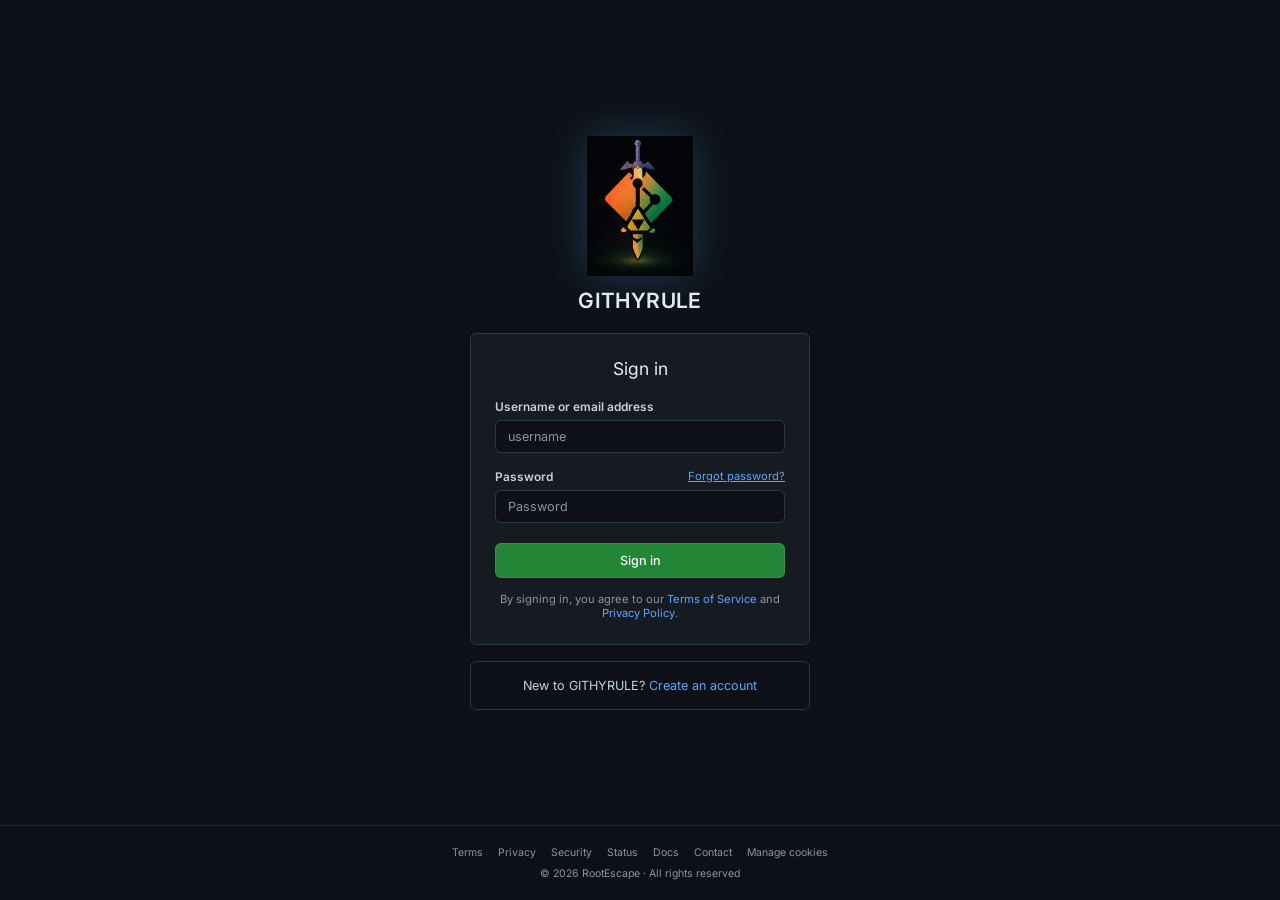
==== commit 367044ed: "Modif fichier index.html" ====
--- a/siteWEB/index.html
+++ b/siteWEB/index.html
@@ -2,773 +2,437 @@
 <html lang="fr">
 <head>
   <meta charset="UTF-8">
-  <meta name="viewport" content="width=device-width, initial-scale=1.0, maximum-scale=1.0, user-scalable=no">
-  <title>GHOST Protocol — Accès Sécurisé</title>
-  <link href="https://fonts.googleapis.com/css2?family=Share+Tech+Mono&family=Bebas+Neue&display=swap" rel="stylesheet">
-  <style>
-    :root {
-      --black:#050607; --surface:#0d1117; --ice:#a8d4e6;
-      --amber:#ffaa00; --red:#ff3333; --green:#00ff88;
-      --mono:'Share Tech Mono',monospace; --display:'Bebas Neue',sans-serif;
-    }
-    *{box-sizing:border-box;margin:0;padding:0;}
-    body{background:var(--black);color:#fff;font-family:var(--mono);height:100vh;overflow:hidden;display:flex;flex-direction:column;}
-
-    /* ─── GLITCH ─── */
-    #glitch-overlay{
-      display:none;position:fixed;inset:0;background:#000;z-index:999;
-      justify-content:center;align-items:center;
-    }
-    #glitch-overlay.show{display:flex;}
-    .glitch-msg{
-      font-family:var(--display);font-size:4rem;color:var(--red);
-      animation:gtxt 0.12s infinite;
-    }
-    @keyframes gtxt{
-      0%{text-shadow:3px 0 var(--ice),-3px 0 var(--amber);transform:translate(0);}
-      33%{text-shadow:-4px 0 var(--red),4px 0 var(--ice);transform:translate(-4px,1px);}
-      66%{text-shadow:4px 0 var(--amber),-4px 0 var(--red);transform:translate(4px,-1px);}
-      100%{text-shadow:3px 0 var(--ice),-3px 0 var(--amber);transform:translate(0);}
-    }
-
-    /* ─── SCREENS ─── */
-    .screen{display:none;flex-direction:column;height:100vh;}
-    .screen.active{display:flex;}
-
-    /* ─── TOP BAR ─── */
-    .top-bar{
-      background:var(--surface);border-bottom:1px solid #1c2830;
-      padding:10px 24px;display:flex;justify-content:space-between;align-items:center;flex-shrink:0;
-    }
-    .top-bar-logo{font-family:var(--display);font-size:2rem;color:var(--ice);letter-spacing:6px;}
-    .top-bar-meta{font-size:0.7rem;color:#556677;text-align:right;line-height:1.7;}
-    .status-dot{display:inline-block;width:7px;height:7px;background:var(--green);border-radius:50%;animation:pulse 2s infinite;margin-right:5px;}
-    @keyframes pulse{0%,100%{opacity:1;}50%{opacity:0.2;}}
-    .timer-wrap{text-align:center;}
-    .timer-label{font-size:0.6rem;color:#556677;display:block;letter-spacing:3px;}
-    .timer-digits{font-family:var(--display);font-size:2rem;color:var(--ice);letter-spacing:4px;}
-    .timer-digits.danger{color:var(--red);animation:pulse 0.5s infinite;}
-    .breach-alert-left{font-size:0.75rem;color:var(--red);animation:pulse 1s infinite;letter-spacing:2px;}
-
-    /* ─── LOGIN ─── */
-    #screen-login .login-body{
-      flex:1;display:flex;justify-content:center;align-items:center;
-      background:radial-gradient(circle at 50% 60%,#0a0e14,var(--black) 70%);
-    }
-    .login-card{
-      background:var(--surface);border:1px solid #1c2830;
-      padding:40px 48px;width:420px;max-width:95vw;
-    }
-    .login-title{
-      font-family:var(--display);font-size:2.2rem;letter-spacing:8px;
-      color:var(--ice);margin-bottom:8px;text-align:center;
-    }
-    .login-sub{font-size:0.65rem;color:#334455;letter-spacing:4px;text-align:center;margin-bottom:32px;}
-    .field{margin-bottom:22px;}
-    .field-label{display:block;font-size:0.65rem;color:#556677;letter-spacing:3px;margin-bottom:8px;}
-    .field-input{
-      width:100%;background:#050607;border:1px solid #1c2830;color:var(--ice);
-      font-family:var(--mono);font-size:1rem;padding:12px 16px;outline:none;transition:border-color 0.2s;
-    }
-    .field-input:focus{border-color:var(--ice);}
-    .btn-primary{
-      width:100%;background:var(--ice);color:#000;border:none;font-family:var(--mono);
-      font-size:0.85rem;letter-spacing:3px;padding:14px;cursor:pointer;transition:all 0.2s;margin-top:8px;
-    }
-    .btn-primary:hover{background:#fff;box-shadow:0 0 20px rgba(168,212,230,0.4);}
-    #login-error{font-size:0.7rem;color:var(--red);text-align:center;margin-top:10px;display:none;letter-spacing:2px;}
-
-    /* ─── BRIEF ─── */
-    #screen-brief .brief-body{
-      flex:1;display:flex;flex-direction:column;justify-content:center;align-items:center;
-      background:radial-gradient(circle at 50% 50%,#0a0e14,var(--black));padding:32px;gap:28px;
-    }
-    .agent-welcome{display:flex;align-items:center;gap:20px;}
-    .agent-avatar{font-size:3rem;}
-    .agent-welcome-text h2{font-family:var(--display);font-size:2rem;color:var(--ice);letter-spacing:4px;}
-    .agent-welcome-text p{font-size:0.65rem;color:var(--green);letter-spacing:4px;margin-top:4px;}
-    .mission-card{
-      background:var(--surface);border:1px solid #1c2830;border-left:3px solid var(--amber);
-      padding:28px 36px;max-width:600px;width:100%;
-    }
-    .mission-name{font-family:var(--display);font-size:1.4rem;color:var(--amber);letter-spacing:6px;margin-bottom:14px;}
-    .mission-body{font-size:0.82rem;color:#aabbcc;line-height:1.9;}
-    .brief-actions{
-      display:flex;gap:16px;padding:24px 32px;background:var(--surface);
-      border-top:1px solid #1c2830;justify-content:center;flex-shrink:0;
-    }
-    .btn-refuse{
-      background:transparent;border:1px solid var(--red);color:var(--red);
-      font-family:var(--mono);padding:12px 32px;cursor:pointer;letter-spacing:3px;transition:all 0.2s;
-    }
-    .btn-refuse:hover{background:var(--red);color:#000;}
-    .btn-accept{
-      background:var(--amber);color:#000;border:none;
-      font-family:var(--mono);padding:12px 32px;cursor:pointer;letter-spacing:3px;transition:all 0.2s;
-    }
-    .btn-accept:hover{background:#fff;box-shadow:0 0 20px rgba(255,170,0,0.4);}
-
-    /* ─── BREACH ─── */
-    #screen-breach .breach-body{
-      flex:1;display:flex;flex-direction:column;padding:18px 22px;gap:14px;overflow:hidden;
-    }
-    .exfil-label{display:flex;justify-content:space-between;font-size:0.65rem;color:#556677;margin-bottom:5px;}
-    .exfil-track{background:#0d1117;border:1px solid #1c2830;height:5px;}
-    .exfil-fill{height:100%;background:var(--red);transition:width 0.5s;width:0%;}
-    .log-box{
-      background:var(--surface);border:1px solid #1c2830;padding:10px 14px;
-      font-size:0.72rem;color:#556677;height:90px;overflow-y:auto;flex-shrink:0;
-    }
-    .log-box .log-line{color:var(--green);margin-bottom:2px;}
-    .log-box .log-warn{color:var(--red);}
-    .log-box .log-ok{color:var(--ice);}
-
-    /* ─── MODULES ─── */
-    .modules-grid{display:grid;grid-template-columns:repeat(3,1fr);gap:12px;flex:1;}
-    .module-tile{
-      background:var(--surface);border:1px solid #1c2830;display:flex;flex-direction:column;
-      align-items:center;justify-content:center;gap:8px;cursor:pointer;transition:all 0.25s;
-      padding:16px;position:relative;
-    }
-    .module-tile:hover:not(.locked){border-color:var(--ice);box-shadow:0 0 24px rgba(168,212,230,0.08);}
-    .module-tile.locked{opacity:0.3;filter:grayscale(1) brightness(0.35);cursor:not-allowed;}
-    .module-tile.solved{border-color:var(--green);box-shadow:0 0 18px rgba(0,255,136,0.12);}
-    .module-tile.active-module{border-color:var(--amber);animation:pulse 2s infinite;}
-    .module-icon{font-size:2rem;}
-    .module-name{font-size:0.7rem;letter-spacing:3px;color:#aabbcc;}
-    .module-status{font-size:0.6rem;color:#334455;letter-spacing:2px;margin-top:2px;}
-    .solved-badge{
-      position:absolute;top:6px;right:6px;background:var(--green);color:#000;
-      font-size:0.55rem;padding:2px 5px;letter-spacing:1px;
-    }
-    .locked-badge{position:absolute;top:6px;right:6px;font-size:0.8rem;}
-
-    /* ─── SOLUTION ZONE ─── */
-    .solution-zone{display:flex;border-top:1px solid #1c2830;flex-shrink:0;}
-    .solution-input{
-      flex:1;background:#050607;border:none;border-right:1px solid #1c2830;color:var(--amber);
-      font-family:var(--mono);font-size:1rem;padding:16px 20px;outline:none;letter-spacing:4px;
-      text-transform:uppercase;
-    }
-    .solution-input::placeholder{color:#1a2530;letter-spacing:2px;}
-    .btn-stop{
-      background:var(--red);color:#000;border:none;font-family:var(--mono);
-      padding:16px 28px;cursor:pointer;letter-spacing:3px;font-size:0.85rem;transition:all 0.2s;
-    }
-    .btn-stop:hover{background:#fff;}
-    .shake{animation:shk 0.4s;}
-    @keyframes shk{0%,100%{transform:translateX(0);}25%{transform:translateX(-8px);}75%{transform:translateX(8px);}}
-
-    /* ─── MODAL ENIGME ─── */
-    #modal-overlay{
-      display:none;position:fixed;inset:0;background:rgba(5,6,7,0.96);
-      z-index:500;justify-content:center;align-items:center;
-    }
-    #modal-overlay.open{display:flex;}
-    .modal-box{
-      background:var(--surface);border:1px solid #1c2830;
-      width:580px;max-width:96vw;max-height:90vh;overflow-y:auto;
-      padding:36px 40px;animation:slideIn 0.3s ease;
-    }
-    @keyframes slideIn{from{transform:translateY(20px);opacity:0;}to{transform:translateY(0);opacity:1;}}
-    .modal-tag{font-size:0.6rem;color:#556677;letter-spacing:5px;margin-bottom:6px;}
-    .modal-title{font-family:var(--display);font-size:2rem;color:var(--amber);letter-spacing:5px;margin-bottom:18px;}
-    .modal-section{margin-bottom:20px;}
-    .modal-section-label{font-size:0.6rem;color:#556677;letter-spacing:4px;margin-bottom:8px;border-bottom:1px solid #1c2830;padding-bottom:4px;}
-    .modal-body{font-size:0.82rem;color:#aabbcc;line-height:2;white-space:pre-line;}
-    .modal-body strong{color:var(--ice);}
-    .modal-body .clue-hidden{
-      color:var(--black);background:var(--black);cursor:help;
-      transition:all 0.4s;border-bottom:1px dashed #1c2830;
-    }
-    .modal-body .clue-hidden:hover,.modal-body .clue-hidden.revealed{
-      color:var(--amber);background:transparent;
-    }
-    .modal-hint{
-      background:#050607;border:1px solid #1c2830;border-left:2px solid #334455;
-      padding:10px 14px;font-size:0.75rem;color:#445566;margin-top:14px;line-height:1.8;
-    }
-    .modal-input-row{display:flex;gap:0;margin-top:18px;}
-    .modal-input{
-      flex:1;background:#050607;border:1px solid #1c2830;border-right:none;color:var(--amber);
-      font-family:var(--mono);font-size:1rem;letter-spacing:4px;padding:12px 16px;outline:none;
-      transition:border-color 0.2s;text-transform:uppercase;
-    }
-    .modal-input:focus{border-color:var(--amber);}
-    .modal-btn{
-      background:var(--amber);color:#000;border:none;font-family:var(--mono);
-      padding:12px 24px;cursor:pointer;letter-spacing:2px;font-size:0.8rem;transition:all 0.2s;
-    }
-    .modal-btn:hover{background:#fff;}
-    .modal-close{
-      float:right;background:transparent;border:1px solid #334455;color:#556677;
-      font-family:var(--mono);padding:6px 14px;cursor:pointer;letter-spacing:2px;font-size:0.7rem;
-      margin-bottom:16px;
-    }
-    .modal-close:hover{border-color:var(--red);color:var(--red);}
-    .modal-error{font-size:0.7rem;color:var(--red);letter-spacing:2px;margin-top:8px;display:none;}
-    .modal-blocked{
-      background:rgba(255,51,51,0.08);border:1px solid var(--red);padding:12px 16px;
-      font-size:0.75rem;color:var(--red);letter-spacing:2px;margin-top:12px;display:none;
-    }
-    .lockout-timer{font-family:var(--display);font-size:1.4rem;color:var(--red);}
-
-    /* ─── VICTOIRE ─── */
-    #screen-victory{
-      justify-content:center;align-items:center;gap:24px;
-      background:radial-gradient(circle at 50% 50%,#001a0d,var(--black));
-    }
-    .victory-title{font-family:var(--display);font-size:5rem;color:var(--green);letter-spacing:10px;text-align:center;}
-    .victory-sub{font-size:0.75rem;color:#556677;letter-spacing:5px;text-align:center;}
-    .victory-stats{
-      display:flex;gap:24px;flex-wrap:wrap;justify-content:center;
-    }
-    .victory-stat{
-      background:var(--surface);border:1px solid #1c2830;padding:16px 24px;text-align:center;
-    }
-    .victory-stat-val{font-family:var(--display);font-size:2rem;color:var(--ice);}
-    .victory-stat-lbl{font-size:0.6rem;color:#556677;letter-spacing:3px;margin-top:4px;}
-    .btn-restart{
-      background:transparent;border:1px solid var(--ice);color:var(--ice);
-      font-family:var(--mono);padding:14px 40px;cursor:pointer;letter-spacing:3px;transition:all 0.3s;
-    }
-    .btn-restart:hover{background:var(--ice);color:#000;}
-  </style>
+  <title>GITHYRULE · Dashboard</title>
+  <link href="https://fonts.googleapis.com/css2?family=Inter:wght@300;400;500;600;700&display=swap" rel="stylesheet">
+  <link rel="stylesheet" href="style.css">
+  <style>/* Tout le CSS est dans style.css */</style>
 </head>
 <body>
 
-<!-- GLITCH -->
+<!-- GLITCH OVERLAY -->
 <div id="glitch-overlay">
-  <div class="glitch-msg" id="glitch-msg">INTRUSION DÉTECTÉE</div>
+  <div class="glitch-lines">
+    <div class="glitch-line"></div>
+    <div class="glitch-line"></div>
+    <div class="glitch-line"></div>
+  </div>
+  <div class="glitch-msg">ERR_SYSTEM_FAILURE — unauthorized access detected</div>
 </div>
 
-<!-- ÉCRAN LOGIN -->
+<!-- ===== SCREEN 1: LOGIN ===== -->
 <div id="screen-login" class="screen active">
-  <div class="top-bar">
-    <span class="top-bar-logo">GHOST</span>
-    <div class="top-bar-meta">
-      <span class="status-dot"></span>SYSTÈME OPÉRATIONNEL<br>
-      PROTOCOLE DE SÉCURITÉ · NIVEAU 5
-    </div>
-  </div>
-  <div class="login-body">
+
+  <!-- SVG watermark discret qui clignote en fond -->
+  <div class="login-svg-watermark">
+    <img src="logov1.svg" alt="">
+  </div>
+
+  <div class="login-main">
+    <!-- Big logo -->
+    <div class="login-logo-wrap">
+      <img src="logo.png" class="login-logo-img" alt="Githyrule">
+      <div class="login-brand">GITHYRULE</div>
+    </div>
+
+    <!-- Sign-in card -->
     <div class="login-card">
-      <h1 class="login-title">AUTHENTIFICATION</h1>
-      <p class="login-sub">ACCÈS RESTREINT — PERSONNEL AUTORISÉ</p>
+      <h2>Sign in</h2>
       <div class="field">
-        <label class="field-label">Nom de code agent</label>
-        <input class="field-input" type="text" id="input-name" placeholder="EX : FALCON" autocomplete="off">
+        <label class="field-label">Username or email address</label>
+        <input type="text" id="input-user" class="field-input" placeholder="username" autocomplete="off">
       </div>
       <div class="field">
-        <label class="field-label">Code d'identification</label>
-        <input class="field-input" type="tel" id="input-code" placeholder="· · · ·" maxlength="8">
-      </div>
-      <button class="btn-primary" onclick="doLogin()">▶ ACCÉDER AU PORTAIL</button>
-      <div id="login-error">⚠ IDENTIFIANTS INVALIDES</div>
-    </div>
-  </div>
+        <label class="field-label" style="display:flex;justify-content:space-between;">
+          Password
+          <a href="#" style="font-weight:400;color:var(--gh-accent);font-size:.8rem;">Forgot password?</a>
+        </label>
+        <input type="password" class="field-input" placeholder="Password">
+      </div>
+      <button class="btn-signin" onclick="doLogin()">Sign in</button>
+      <div class="login-card-footer">
+        By signing in, you agree to our <a href="#">Terms of Service</a> and <a href="#">Privacy Policy</a>.
+      </div>
+    </div>
+
+    <!-- Sign-up box -->
+    <div class="login-signup-box">
+      New to GITHYRULE? <a href="#">Create an account</a>
+    </div>
+  </div>
+
+  <!-- Footer anchored at bottom -->
+  <footer class="login-footer">
+    <a href="#">Terms</a>
+    <a href="#">Privacy</a>
+    <a href="#">Security</a>
+    <a href="#">Status</a>
+    <a href="#">Docs</a>
+    <a href="#">Contact</a>
+    <a href="#">Manage cookies</a>
+    <br>
+    © 2026 RootEscape  · All rights reserved
+  </footer>
 </div>
 
-<!-- ÉCRAN BRIEF -->
-<div id="screen-brief" class="screen">
-  <div class="top-bar">
-    <span class="top-bar-logo">GHOST</span>
-    <div class="top-bar-meta">BRIEFING · OPÉRATION BLACKOUT · CLASSIFICATION : SIGMA</div>
-  </div>
-  <div class="brief-body">
-    <div class="agent-welcome">
-      <div class="agent-avatar">🕵️</div>
-      <div class="agent-welcome-text">
-        <h2 id="brief-agentname">Agent</h2>
-        <p>NIVEAU ALPHA CONFIRMÉ · ACCRÉDITATION SIGMA</p>
-      </div>
-    </div>
-    <div class="mission-card">
-      <div class="mission-name">OPÉRATION BLACKOUT</div>
-      <div class="mission-body">
-        Agent, votre mission est la suivante.<br><br>
-        Vous devez infiltrer les serveurs de l'organisation <strong>NEXUS</strong> et récupérer les fichiers classifiés avant qu'ils ne soient détruits. Trois couches de sécurité protègent les données. Chaque module contient une énigme — la résoudre vous donnera la clé pour accéder au suivant.<br><br>
-        Cette mission est <strong>non officielle</strong>. En cas d'échec, l'agence niera toute implication.<br><br>
-        <span style="color:var(--amber);font-size:0.75rem;letter-spacing:2px;">Ce message s'autodétruira à la confirmation.</span>
-      </div>
-    </div>
-  </div>
-  <div class="brief-actions">
-    <button class="btn-refuse" id="btn-refuse" onclick="briefChoice()">✖ REFUSER</button>
-    <button class="btn-accept" id="btn-accept" onclick="briefChoice()">✓ ACCEPTER LA MISSION</button>
+<!-- ===== SCREEN 2: GITHUB PREVIEW (3s flash) ===== -->
+<div id="screen-preview" class="screen">
+  <div class="gh-header">
+    <a href="#" class="gh-logo">
+      <svg height="20" viewBox="0 0 16 16" width="20" style="fill:var(--gh-fg);">
+        <path d="M8 0c4.42 0 8 3.58 8 8a8.013 8.013 0 0 1-5.45 7.59c-.4.08-.55-.17-.55-.38 0-.27.01-1.13.01-2.2 0-.75-.25-1.23-.54-1.48 1.78-.2 3.65-.88 3.65-3.95 0-.88-.31-1.59-.82-2.15.08-.2.36-1.02-.08-2.12 0 0-.67-.22-2.2.82-.64-.18-1.32-.27-2-.27-.68 0-1.36.09-2 .27-1.53-1.03-2.2-.82-2.2-.82-.44 1.1-.16 1.92-.08 2.12-.51.56-.82 1.28-.82 2.15 0 3.06 1.86 3.75 3.64 3.95-.23.2-.44.55-.51 1.07-.46.21-1.61.55-2.33-.66-.15-.24-.6-.83-1.23-.82-.67.01-.27.38.01.53.34.19.73.9.82 1.13.16.45.68 1.31 2.69.94 0 .67.01 1.3.01 1.49 0 .21-.15.45-.55.38A7.995 7.995 0 0 1 0 8c0-4.42 3.58-8 8-8Z"></path>
+      </svg>
+      GITHYRULE
+    </a>
+    <div class="gh-search">🔍 &nbsp;Type / to search</div>
+    <div class="gh-nav-right">
+      <span>Pull requests</span><span>Issues</span><span>Marketplace</span>
+    </div>
+  </div>
+  <div class="dashboard-body">
+    <div class="gh-col-left">
+      <div class="gh-box">
+        <div class="gh-box-title">Top Repositories</div>
+        <ul class="gh-repo-list">
+          <li class="gh-repo-item"><span class="gh-repo-dot"></span> githyrule/core_system</li>
+          <li class="gh-repo-item"><span class="gh-repo-dot"></span> githyrule/user_database</li>
+          <li class="gh-repo-item"><span class="gh-repo-dot"></span> githyrule/security_audit</li>
+          <li class="gh-repo-item"><span class="gh-repo-dot"></span> githyrule/nav_module_v2</li>
+        </ul>
+      </div>
+    </div>
+    <div class="gh-col-main">
+      <div class="gh-box">
+        <div class="gh-box-title">Home</div>
+        <div style="color:var(--gh-muted);font-size:.85rem;">Welcome back. Loading your repositories…</div>
+      </div>
+      <h2 style="font-size:.85rem;font-weight:400;color:var(--gh-muted);margin:16px 0 8px;">Recent activity</h2>
+      <div class="gh-news-item">
+        <div class="gh-news-meta">githyrule_bot pushed to main · 2 minutes ago</div>
+        <div>Merge pull request #104 from security/patch-critical</div>
+      </div>
+      <div class="gh-news-item">
+        <div class="gh-news-meta">admin opened issue #312 · 1 hour ago</div>
+        <div>Navigation module integrity check failed on sector 7</div>
+      </div>
+    </div>
   </div>
 </div>
 
-<!-- ÉCRAN BREACH (même interface, qu'on ait accepté ou "refusé") -->
-<div id="screen-breach" class="screen">
-  <div class="top-bar">
-    <div class="breach-alert-left">⚠ INTRUSION EN COURS</div>
-    <div class="timer-wrap">
-      <span class="timer-label">TEMPS RESTANT</span>
-      <span class="timer-digits" id="timer-digits">05:00</span>
-    </div>
-  </div>
-
-  <div class="breach-body">
-    <div>
-      <div class="exfil-label"><span>Exfiltration données ennemies</span><span id="exfil-pct">0%</span></div>
-      <div class="exfil-track"><div class="exfil-fill" id="exfil-fill"></div></div>
-    </div>
-
-    <div class="log-box" id="log-box">
-      <div class="log-line">> Connexion entrante détectée · 217.54.xx.xx</div>
-      <div class="log-line">> Initialisation du protocole de défense...</div>
-    </div>
-
-    <div class="modules-grid">
-      <!-- MODULE 1 : Navigation (labyrinthe) -->
-      <div class="module-tile active-module" id="mod-nav" onclick="openModule('nav')">
-        <span class="module-icon">🗺️</span>
-        <span class="module-name">NAVIGATION</span>
-        <span class="module-status" id="nav-status">EN ATTENTE</span>
-      </div>
-      <!-- MODULE 2 : Dossiers (enigme chiffre) -->
-      <div class="module-tile locked" id="mod-dossiers" onclick="openModule('dossiers')">
-        <span class="module-icon">📁</span>
-        <span class="module-name">DOSSIERS</span>
-        <span class="module-status" id="dos-status">VERROUILLÉ</span>
-        <span class="locked-badge">🔒</span>
-      </div>
-      <!-- MODULE 3 : Réseaux (enigme logique) -->
-      <div class="module-tile locked" id="mod-reseaux" onclick="openModule('reseaux')">
-        <span class="module-icon">📡</span>
-        <span class="module-name">RÉSEAUX</span>
-        <span class="module-status" id="res-status">VERROUILLÉ</span>
-        <span class="locked-badge">🔒</span>
-      </div>
-    </div>
-  </div>
-
-  <div class="solution-zone">
-    <input class="solution-input" type="text" id="solution-input" placeholder="ENTRER CLÉ DÉCRYPTAGE" autocomplete="off">
-    <button class="btn-stop" onclick="checkSolution()">⬛ STOPPER</button>
+<!-- ===== SCREEN 3: NARRATION ===== -->
+<div id="screen-narration" class="screen">
+  <div class="narration-container">
+
+    <!-- SLIDE 1 -->
+    <div class="narration-slide active" id="slide-1">
+      <div class="narration-icon">⚠️</div>
+      <div class="narration-chapter">Alerte sécurité · Incident #4782</div>
+      <div class="narration-title">Votre compte <span class="red">a été compromis</span></div>
+      <div class="narration-text">
+        Un <strong>accès non autorisé</strong> a été détecté sur votre session GITHYRULE.<br><br>
+        Vos dépôts, fichiers et données sont en cours <span class="danger">d'exfiltration</span>. L'attaquant a pris le contrôle de votre espace de travail.
+      </div>
+    </div>
+
+    <!-- SLIDE 2 -->
+    <div class="narration-slide" id="slide-2">
+      <div class="narration-icon">🔒</div>
+      <div class="narration-chapter">Alerte sécurité · Accès verrouillé</div>
+      <div class="narration-title">Vos projets sont <span class="red">verrouillés</span></div>
+      <div class="narration-text">
+        Pour protéger vos données, le système a activé un <strong>protocole de verrouillage d'urgence</strong>.<br><br>
+        Tous vos dépôts sont désormais <span class="danger">inaccessibles</span> — sauf un fichier corrompu qui contient la clé de récupération.
+      </div>
+    </div>
+
+    <!-- SLIDE 3 -->
+    <div class="narration-slide" id="slide-3">
+      <div class="narration-icon">🔑</div>
+      <div class="narration-chapter">Procédure de récupération</div>
+      <div class="narration-title">Comment récupérer <strong>vos données</strong></div>
+      <div class="narration-text">
+        Un <strong>code de récupération</strong> est fragmenté dans le fichier <code style="background:var(--gh-bg);padding:1px 5px;border-radius:3px;font-family:var(--font-mono);color:var(--gh-accent);">livre.html</code>.<br><br>
+        Analysez-le, résolvez les énigmes cachées et entrez le bon code pour <strong>restaurer l'accès à vos projets</strong>.
+      </div>
+    </div>
+
+    <!-- SLIDE 4 — CTA -->
+    <div class="narration-slide" id="slide-4">
+      <div class="narration-icon">⏱️</div>
+      <div class="narration-chapter">Récupération · Temps limité</div>
+      <div class="narration-title">Agissez vite — <span class="red">5 minutes</span></div>
+      <div class="narration-text">
+        Après <span class="danger">5 minutes</span>, le système initiera une <strong>suppression définitive</strong> de tous vos dépôts et données.<br><br>
+        Trouvez le code. Restaurez l'accès. <strong>C'est votre seule chance.</strong>
+      </div>
+      <button class="narration-cta" onclick="startGame()"><span>Lancer la récupération</span></button>
+    </div>
+
+    <!-- Progress dots -->
+    <div class="narration-progress">
+      <div class="narration-dot active" id="dot-1"></div>
+      <div class="narration-dot" id="dot-2"></div>
+      <div class="narration-dot" id="dot-3"></div>
+      <div class="narration-dot" id="dot-4"></div>
+    </div>
+
+    <button class="narration-skip" onclick="skipToSlide(4)">Passer l'intro ›</button>
   </div>
 </div>
 
-<!-- ÉCRAN VICTOIRE -->
+<!-- ===== SCREEN 4: GAME ===== -->
+<div id="screen-game" class="screen">
+  <div class="game-header">
+    <div class="game-logo">
+      <svg height="20" viewBox="0 0 16 16" width="20" style="fill:var(--gh-muted);">
+        <path d="M8 0c4.42 0 8 3.58 8 8a8.013 8.013 0 0 1-5.45 7.59c-.4.08-.55-.17-.55-.38 0-.27.01-1.13.01-2.2 0-.75-.25-1.23-.54-1.48 1.78-.2 3.65-.88 3.65-3.95 0-.88-.31-1.59-.82-2.15.08-.2.36-1.02-.08-2.12 0 0-.67-.22-2.2.82-.64-.18-1.32-.27-2-.27-.68 0-1.36.09-2 .27-1.53-1.03-2.2-.82-2.2-.82-.44 1.1-.16 1.92-.08 2.12-.51.56-.82 1.28-.82 2.15 0 3.06 1.86 3.75 3.64 3.95-.23.2-.44.55-.51 1.07-.46.21-1.61.55-2.33-.66-.15-.24-.6-.83-1.23-.82-.67.01-.27.38.01.53.34.19.73.9.82 1.13.16.45.68 1.31 2.69.94 0 .67.01 1.3.01 1.49 0 .21-.15.45-.55.38A7.995 7.995 0 0 1 0 8c0-4.42 3.58-8 8-8Z"></path>
+      </svg>
+      GITHYRULE
+    </div>
+    <div id="gh-timer">⚠ 05:00</div>
+    <div class="game-status">
+      <span class="blink-badge">COMPROMIS</span>
+      Accès restreint
+    </div>
+  </div>
+
+  <div class="game-body">
+
+    <!-- Alert banner -->
+    <div class="gh-alert">
+      <div class="gh-alert-icon">🚨</div>
+      <div>
+        <strong>Incident de sécurité actif</strong> — Un accès non autorisé a été détecté sur ce compte.
+        Vos dépôts sont verrouillés. Résolvez toutes les énigmes pour obtenir le code de récupération.
+      </div>
+    </div>
+
+    <div class="repo-header">
+      <div class="repo-breadcrumb">
+        <span>githyrule</span> <span>/</span>
+        <span class="repo-name">system_integrity_check</span>
+      </div>
+      <div class="repo-sub">
+        <span class="repo-badge">Public</span>
+        <span class="repo-badge">Read-only</span>
+        <span class="repo-badge err">⚠ Integrity Error</span>
+      </div>
+    </div>
+
+    <div id="logs" class="gh-console"></div>
+
+    <div class="gh-file-browser">
+      <div class="gh-file-browser-header">
+        <span>githyrule-bot committed · <span style="color:var(--gh-red);">system compromised — access restricted</span></span>
+        <span style="font-family:var(--font-mono);font-size:.75rem;">198db0f</span>
+      </div>
+      <ul class="gh-file-list">
+        <li class="gh-file-item" onclick="openModule('livre')">
+          <span class="gh-file-icon">📄</span>
+          <span class="gh-file-name">livre.html</span>
+          <span class="gh-file-meta err">Integrity Error · Cliquez pour inspecter</span>
+        </li>
+        <li class="gh-file-item" onclick="openModule('locked')">
+          <span class="gh-file-icon">📝</span>
+          <span class="gh-file-name">README.md</span>
+          <span class="gh-file-meta">Initial commit</span>
+        </li>
+        <li class="gh-file-item" onclick="openModule('locked')">
+          <span class="gh-file-icon">🔒</span>
+          <span class="gh-file-name">security.cfg</span>
+          <span class="gh-file-meta err">Verrouillé · Processus système</span>
+        </li>
+        <li class="gh-file-item" onclick="openModule('locked')">
+          <span class="gh-file-icon">🔒</span>
+          <span class="gh-file-name">nav_module.bin</span>
+          <span class="gh-file-meta err">Verrouillé · Corrompu</span>
+        </li>
+      </ul>
+    </div>
+  </div><!-- end game-body -->
+
+  <!-- Zone de saisie du code final — visible uniquement après avoir complété toutes les énigmes -->
+  <div id="solution-zone" style="display:none; padding:14px 24px 24px; border-top:1px solid var(--gh-border); background:var(--gh-surface); flex-shrink:0;">
+    <div style="font-family:var(--font-mono);font-size:.6rem;color:var(--gh-muted);letter-spacing:.15em;text-transform:uppercase;margin-bottom:10px;">
+      ✅ Toutes les énigmes résolues — Entrez le code de récupération
+    </div>
+    <div style="display:flex;gap:8px;">
+      <input id="solution-input" type="text" placeholder="CODE DE RÉCUPÉRATION"
+        style="flex:1;background:var(--gh-bg);border:1px solid var(--gh-border);border-bottom:2px solid var(--gh-red);color:var(--gh-fg);font-family:var(--font-mono);font-size:.85rem;letter-spacing:.15em;padding:10px 14px;outline:none;border-radius:4px;transition:border-bottom-color .2s;"
+        onfocus="this.style.borderBottomColor='var(--gh-accent)'" onblur="this.style.borderBottomColor='var(--gh-red)'"
+      >
+      <button onclick="checkFinalCode()"
+        style="background:var(--gh-red);color:white;border:none;font-family:var(--font-mono);font-size:.8rem;letter-spacing:.1em;padding:0 18px;cursor:pointer;border-radius:4px;transition:background .2s;"
+        onmouseover="this.style.background='#ff4466'" onmouseout="this.style.background='var(--gh-red)'">
+        VALIDER
+      </button>
+    </div>
+  </div>
+</div><!-- end screen-game -->
 <div id="screen-victory" class="screen">
-  <div class="victory-title">VICTOIRE</div>
-  <div class="victory-sub">PROTOCOLE GHOST — SYSTÈME SÉCURISÉ</div>
-  <div class="victory-stats">
-    <div class="victory-stat">
-      <div class="victory-stat-val" id="v-time">—</div>
-      <div class="victory-stat-lbl">TEMPS RESTANT</div>
-    </div>
-    <div class="victory-stat">
-      <div class="victory-stat-val" id="v-agent">—</div>
-      <div class="victory-stat-lbl">AGENT</div>
-    </div>
-    <div class="victory-stat">
-      <div class="victory-stat-val">3/3</div>
-      <div class="victory-stat-lbl">MODULES</div>
-    </div>
-  </div>
-  <button class="btn-restart" onclick="resetAll()">↺ NOUVELLE PARTIE</button>
+  <div class="victory-icon">✅</div>
+  <div class="victory-title">Accès restauré</div>
+  <div class="victory-sub">Intégrité du système vérifiée. Tous vos dépôts sont de nouveau accessibles. Bien joué !</div>
+  <button class="btn-restart" onclick="location.reload()">Retour au Dashboard</button>
 </div>
 
-<!-- MODAL ENIGME -->
-<div id="modal-overlay">
-  <div class="modal-box" id="modal-box">
-    <button class="modal-close" onclick="closeModal()">✕ FERMER</button>
-    <div class="modal-tag" id="modal-tag">MODULE · NAVIGATION</div>
-    <div class="modal-title" id="modal-title">LABYRINTHE</div>
-    <div id="modal-content"></div>
-    <div class="modal-blocked" id="modal-blocked">
-      ⚠ ACCÈS VERROUILLÉ — TENTATIVES ÉPUISÉES<br>
-      Réessayez dans : <span class="lockout-timer" id="lockout-countdown">30</span>s
-    </div>
-  </div>
-</div>
-
 <script>
-// ════════════════════════════════════════
-//  ÉTAT GLOBAL
-// ════════════════════════════════════════
-let gameEndTime = null;
-let timerInt = null;
-let agentName = '';
-let stepReached = 0; // 0=nav, 1=dossiers, 2=reseaux, 3=victoire
-let moduleSolved = { nav: false, dossiers: false, reseaux: false };
-let fails = { nav: 0, dossiers: 0, reseaux: 0 };
-let lockout = { nav: 0, dossiers: 0, reseaux: 0 };
-
-// ════════════════════════════════════════
-//  LOGIN
-// ════════════════════════════════════════
-function doLogin() {
-  const name = document.getElementById('input-name').value.trim();
-  const code = document.getElementById('input-code').value.trim();
-  if (!name || !code) {
-    const err = document.getElementById('login-error');
-    err.style.display = 'block';
-    setTimeout(()=>err.style.display='none', 2000);
-    return;
-  }
-  agentName = name.toUpperCase();
-  document.getElementById('brief-agentname').textContent = 'Agent ' + agentName;
-  showScreen('screen-brief');
-}
-
-document.getElementById('input-code').addEventListener('keydown', e => {
-  if(e.key==='Enter') doLogin();
-});
-document.getElementById('input-name').addEventListener('keydown', e => {
-  if(e.key==='Enter') document.getElementById('input-code').focus();
-});
-
-// ════════════════════════════════════════
-//  BRIEF
-// ════════════════════════════════════════
-function briefChoice() {
-  // Peu importe le choix — l'alarme se déclenche dans 2 secondes
-  document.getElementById('btn-accept').disabled = true;
-  document.getElementById('btn-refuse').disabled = true;
-  document.getElementById('btn-accept').style.opacity = '0.4';
-  document.getElementById('btn-refuse').style.opacity = '0.4';
-
-  // Petit délai dramatique puis BOOM
-  setTimeout(() => triggerBreach(), 2000);
-}
-
-function triggerBreach() {
-  document.getElementById('glitch-msg').textContent = '⚠ INTRUSION DÉTECTÉE ⚠';
-  document.getElementById('glitch-overlay').classList.add('show');
-  setTimeout(()=>{
-    document.getElementById('glitch-overlay').classList.remove('show');
-    showScreen('screen-breach');
-    const duration = 300000; // 5 minutes
-    gameEndTime = Date.now() + duration;
-    startTimer(duration);
-    addLog('Connexion ennemie établie — 217.54.xx.xx', 'warn');
-    addLog('Pare-feux en cours de neutralisation...', 'warn');
-    addLog('Module NAVIGATION actif. Lancez le labyrinthe pour récupérer la première clé.', 'line');
-  }, 1200);
-}
-
-// ════════════════════════════════════════
-//  TIMER
-// ════════════════════════════════════════
-function startTimer(totalMs) {
-  clearInterval(timerInt);
-  timerInt = setInterval(()=>{
-    const rem = Math.max(0, gameEndTime - Date.now());
-    const m = String(Math.floor(rem/60000)).padStart(2,'0');
-    const s = String(Math.floor((rem%60000)/1000)).padStart(2,'0');
-    const el = document.getElementById('timer-digits');
-    el.textContent = `${m}:${s}`;
-    el.className = 'timer-digits' + (rem < 30000 ? ' danger' : '');
-
-    const pct = Math.min(100, Math.round(((totalMs-rem)/totalMs)*100));
-    document.getElementById('exfil-fill').style.width = pct+'%';
-    document.getElementById('exfil-pct').textContent = pct+'%';
-
-    if(rem<=0){ clearInterval(timerInt); gameFailed(); }
-  }, 300);
-}
-
-// ════════════════════════════════════════
-//  LOG
-// ════════════════════════════════════════
-function addLog(msg, type='line') {
-  const box = document.getElementById('log-box');
-  const div = document.createElement('div');
-  div.className = type==='warn' ? 'log-warn' : type==='ok' ? 'log-ok' : 'log-line';
-  div.textContent = '> ' + msg;
-  box.appendChild(div);
-  box.scrollTop = box.scrollHeight;
-}
-
-// ════════════════════════════════════════
-//  MODULES
-// ════════════════════════════════════════
-function openModule(type) {
-  const now = Date.now();
-
-  // Vérif lockout
-  if (lockout[type] > now) {
-    const remaining = Math.ceil((lockout[type]-now)/1000);
-    showModalBlocked(remaining);
-    return;
-  }
-
-  // Vérif accès
-  if (type==='dossiers' && !moduleSolved.nav) {
-    addLog('ACCÈS REFUSÉ : clé de navigation requise.', 'warn');
-    shakeEl(document.getElementById('mod-dossiers'));
-    return;
-  }
-  if (type==='reseaux' && !moduleSolved.dossiers) {
-    addLog('ACCÈS REFUSÉ : clé de dossiers requise.', 'warn');
-    shakeEl(document.getElementById('mod-reseaux'));
-    return;
-  }
-
-  if (type==='nav') openModuleNav();
-  else if (type==='dossiers') openModalDossiers();
-  else if (type==='reseaux') openModalReseaux();
-}
-
-// ─── MODULE NAV : ouvre le labyrinthe ───
-function openModuleNav() {
-  if (moduleSolved.nav) {
-    addLog('Module Navigation déjà résolu.', 'ok');
-    return;
-  }
-  addLog('Lancement du module NAVIGATION...', 'line');
-  window.open('labyrinthe.html', '_blank', 'width=1100,height=720,menubar=no,toolbar=no');
-}
-
-// ─── MODULE DOSSIERS : énigme chiffrée ───
-function openModalDossiers() {
-  showModal(
-    'MODULE · DOSSIERS CLASSIFIÉS',
-    'DÉCHIFFREMENT',
-    `<div class="modal-section">
-      <div class="modal-section-label">DOSSIER CRYPTÉ — ANALYSE REQUISE</div>
-      <div class="modal-body">
-Nos agents ont intercepté une séquence encodée dans les logs du serveur ennemi. Le protocole CAESAR a été utilisé avec un décalage inconnu.
-
-Message intercepté :
-<strong>  JHLZHY LZ[ TVYA</strong>
-
-Indices récupérés :
-· Le décalage correspond au rang de la <strong>7ème lettre</strong> de l'alphabet
-· La réponse est le <strong>dernier mot décodé</strong> uniquement
-      </div>
-      <div class="modal-hint">
-💡 Chiffre de César : chaque lettre est décalée de N positions.<br>
-A→D si N=3 | Z→C si N=3<br>
-Rang de la 7ème lettre de l'alphabet = G = 7
-      </div>
-    </div>`,
-    'dossiers',
-    'MORT',
-    'Entrez le dernier mot décodé'
-  );
-}
-
-// ─── MODULE RÉSEAUX : énigme logique ───
-function openModalReseaux() {
-  showModal(
-    'MODULE · RÉSEAUX ENNEMIS',
-    'INFILTRATION',
-    `<div class="modal-section">
-      <div class="modal-section-label">SÉQUENCE D'ACCÈS — LOGIQUE BINAIRE</div>
-      <div class="modal-body">
-Le pare-feu final utilise une clé construite à partir d'une suite logique.
-Trouvez le mot-clé de désactivation.
-
-Suite numérique extraite :
-<strong>  1 · 1 · 2 · 3 · 5 · 8 · 13 · ?</strong>
-
-Le chiffre manquant correspond à une position dans le tableau de codes :
-
-<strong>  01:ALPHA  02:BRAVO  03:DELTA  04:ECHO
-  05:FOXTROT  06:GOLF  07:HOTEL  08:INDIA
-  09:JULIET  10:KILO  11:LIMA  12:MIKE
-  13:NOVEMBER  14:OSCAR  15:PAPA  16:QUEBEC
-  17:ROMEO  18:SIERRA  19:TANGO  20:UNIFORM
-  21:BLACKOUT</strong>
-
-Le mot-clé final est le code correspondant à ce numéro.
-      </div>
-      <div class="modal-hint">
-💡 Suite de Fibonacci : chaque nombre = somme des deux précédents.<br>
-Le ? complète la suite. Ce nombre pointe vers un code dans le tableau.
-      </div>
-    </div>`,
-    'reseaux',
-    'BLACKOUT',
-    'Entrez le mot-clé final'
-  );
-}
-
-// ════════════════════════════════════════
-//  MODAL GÉNÉRIQUE
-// ════════════════════════════════════════
-function showModal(tag, title, contentHTML, moduleKey, answer, placeholder) {
-  document.getElementById('modal-tag').textContent = tag;
-  document.getElementById('modal-title').textContent = title;
-  document.getElementById('modal-blocked').style.display = 'none';
-
-  document.getElementById('modal-content').innerHTML = contentHTML + `
-    <div class="modal-input-row">
-      <input class="modal-input" id="modal-ans" type="text" placeholder="${placeholder}" autocomplete="off">
-      <button class="modal-btn" onclick="checkModalAnswer('${moduleKey}','${answer}')">VALIDER</button>
-    </div>
-    <div class="modal-error" id="modal-error">⚠ CLÉ INCORRECTE — ${3-(fails[moduleKey])} tentative(s) restante(s)</div>
-  `;
-
-  const input = document.getElementById('modal-ans');
-  input.addEventListener('keydown', e => {
-    if(e.key==='Enter') checkModalAnswer(moduleKey, answer);
-  });
-
-  document.getElementById('modal-overlay').classList.add('open');
-}
-
-function showModalBlocked(seconds) {
-  document.getElementById('modal-tag').textContent = 'ACCÈS VERROUILLÉ';
-  document.getElementById('modal-title').textContent = 'BLOQUÉ';
-  document.getElementById('modal-content').innerHTML = '';
-  const blockedEl = document.getElementById('modal-blocked');
-  blockedEl.style.display = 'block';
-  let cd = seconds;
-  document.getElementById('lockout-countdown').textContent = cd;
-  const iv = setInterval(()=>{
-    cd--;
-    document.getElementById('lockout-countdown').textContent = cd;
-    if(cd<=0){ clearInterval(iv); closeModal(); }
-  },1000);
-  document.getElementById('modal-overlay').classList.add('open');
-}
-
-function closeModal() {
-  document.getElementById('modal-overlay').classList.remove('open');
-}
-
-document.getElementById('modal-overlay').addEventListener('click', e => {
-  if(e.target===document.getElementById('modal-overlay')) closeModal();
-});
-
-// ════════════════════════════════════════
-//  VÉRIF RÉPONSE MODAL
-// ════════════════════════════════════════
-function checkModalAnswer(moduleKey, correctAnswer) {
-  const val = (document.getElementById('modal-ans').value||'').trim().toUpperCase();
-  const errEl = document.getElementById('modal-error');
-
-  if (val === correctAnswer.toUpperCase()) {
-    // BONNE RÉPONSE
-    fails[moduleKey] = 0;
-    moduleSolved[moduleKey] = true;
-    closeModal();
-
-    if (moduleKey==='dossiers') {
-      stepReached = Math.max(stepReached, 1);
-      unlockModule('reseaux');
-      addLog('MODULE DOSSIERS : Clé validée. Module Réseaux déverrouillé.', 'ok');
-      markSolved('mod-dossiers', 'dos-status', 'RÉSOLU');
-    } else if (moduleKey==='reseaux') {
-      stepReached = Math.max(stepReached, 2);
-      addLog('MODULE RÉSEAUX : Clé validée. Entrez BLACKOUT dans la zone de saisie.', 'ok');
-      markSolved('mod-reseaux', 'res-status', 'RÉSOLU');
-    }
-  } else {
-    // MAUVAISE RÉPONSE
-    fails[moduleKey]++;
-    shakeEl(document.getElementById('modal-ans'));
-    const remaining = 3 - fails[moduleKey];
-
-    if (fails[moduleKey] >= 3) {
-      // LOCKOUT 30 secondes
-      lockout[moduleKey] = Date.now() + 30000;
-      fails[moduleKey] = 0;
-      closeModal();
-      addLog(`MODULE ${moduleKey.toUpperCase()} : Trop de tentatives. Verrouillage 30s.`, 'warn');
-      return;
-    }
-
-    errEl.textContent = `⚠ CLÉ INCORRECTE — ${remaining} tentative(s) restante(s)`;
-    errEl.style.display = 'block';
-    addLog(`Tentative incorrecte sur module ${moduleKey}. ${remaining} essai(s) restant(s).`, 'warn');
-  }
-}
-
-// ════════════════════════════════════════
-//  SOLUTION GLOBALE (zone du bas)
-// ════════════════════════════════════════
-function checkSolution() {
-  const val = document.getElementById('solution-input').value.trim().toUpperCase();
-  const inputEl = document.getElementById('solution-input');
-
-  // Clé 1 : SPECTRE → vient du labyrinthe, débloque Dossiers
-  if (val === 'SPECTRE' && !moduleSolved.nav) {
-    moduleSolved.nav = true;
-    stepReached = Math.max(stepReached, 1);
-    unlockModule('dossiers');
-    markSolved('mod-nav', 'nav-status', 'RÉSOLU');
-    addLog('CLÉ "SPECTRE" VALIDÉE. Module Dossiers déverrouillé.', 'ok');
-    inputEl.value='';
-  }
-  // Clé 2 : MORT → solution enigme Dossiers (César), débloque Réseaux
-  else if (val === 'MORT' && moduleSolved.nav && !moduleSolved.dossiers) {
-    moduleSolved.dossiers = true;
-    stepReached = Math.max(stepReached, 2);
-    unlockModule('reseaux');
-    markSolved('mod-dossiers', 'dos-status', 'RÉSOLU');
-    addLog('CLÉ "MORT" VALIDÉE. Module Réseaux déverrouillé.', 'ok');
-    inputEl.value='';
-  }
-  // Clé finale : BLACKOUT → victoire
-  else if (val === 'BLACKOUT' && moduleSolved.dossiers) {
-    clearInterval(timerInt);
-    const rem = Math.max(0, gameEndTime - Date.now());
-    const m = String(Math.floor(rem/60000)).padStart(2,'0');
-    const s = String(Math.floor((rem%60000)/1000)).padStart(2,'0');
-    addLog('INTRUSION STOPPÉE. SYSTÈME SÉCURISÉ.', 'ok');
-    document.getElementById('v-time').textContent = `${m}:${s}`;
-    document.getElementById('v-agent').textContent = agentName||'AGENT';
-    showScreen('screen-victory');
-  }
-  else {
-    shakeEl(inputEl);
-    addLog('Clé incorrecte ou ordre de déverrouillage invalide.', 'warn');
-  }
-}
-
-document.getElementById('solution-input').addEventListener('keydown', e => {
-  if(e.key==='Enter') checkSolution();
-});
-
-// ════════════════════════════════════════
-//  HELPERS UI
-// ════════════════════════════════════════
-function showScreen(id) {
-  document.querySelectorAll('.screen').forEach(s=>s.classList.remove('active'));
-  document.getElementById(id).classList.add('active');
-}
-
-function unlockModule(id) {
-  const tile = document.getElementById('mod-'+id);
-  tile.classList.remove('locked');
-  tile.classList.add('active-module');
-  const badge = tile.querySelector('.locked-badge');
-  if(badge) badge.textContent='🔓';
-}
-
-function markSolved(tileId, statusId, label) {
-  const tile = document.getElementById(tileId);
-  tile.classList.remove('active-module','locked');
-  tile.classList.add('solved');
-  document.getElementById(statusId).textContent = label;
-  // Ajouter badge
-  let badge = tile.querySelector('.solved-badge');
-  if(!badge){ badge=document.createElement('span'); badge.className='solved-badge'; tile.appendChild(badge); }
-  badge.textContent='✓ OK';
-  const lb = tile.querySelector('.locked-badge');
-  if(lb) lb.remove();
-}
-
-function shakeEl(el) {
-  el.classList.add('shake');
-  setTimeout(()=>el.classList.remove('shake'),400);
-}
-
-function gameFailed() {
-  addLog('DÉLAI DÉPASSÉ. SYSTÈME COMPROMIS.','warn');
-  const glitch = document.getElementById('glitch-overlay');
-  document.getElementById('glitch-msg').textContent='SYSTÈME COMPROMIS';
-  glitch.classList.add('show');
-  setTimeout(()=>{ glitch.classList.remove('show'); resetAll(); },1500);
-}
-
-function resetAll() { location.reload(); }
+  /* ===================== AUTH ===================== */
+  function doLogin() {
+    const user = document.getElementById('input-user').value.trim();
+    if (user === '') { alert('Veuillez entrer votre identifiant.'); return; }
+
+    document.getElementById('screen-login').classList.remove('active');
+    document.getElementById('screen-preview').classList.add('active');
+    document.title = 'GITHYRULE · Dashboard';
+
+    setTimeout(triggerGlitch, 3000);
+  }
+
+  function triggerGlitch() {
+    const overlay = document.getElementById('glitch-overlay');
+    overlay.classList.add('show');
+    setTimeout(() => {
+      overlay.classList.remove('show');
+      document.getElementById('screen-preview').classList.remove('active');
+      document.getElementById('screen-narration').classList.add('active');
+      document.title = 'GITHYRULE · Alerte sécurité';
+      startNarration();
+    }, 1500);
+  }
+
+  /* ===================== NARRATION ===================== */
+  let currentSlide = 1;
+  const TOTAL_SLIDES = 4;
+  let narrationTimer = null;
+
+  function startNarration() { showSlide(1); scheduleNext(); }
+
+  function scheduleNext() {
+    if (currentSlide < TOTAL_SLIDES) {
+      narrationTimer = setTimeout(() => {
+        currentSlide++;
+        showSlide(currentSlide);
+        if (currentSlide < TOTAL_SLIDES) scheduleNext();
+      }, 4000);
+    }
+  }
+
+  function showSlide(n) {
+    for (let i = 1; i <= TOTAL_SLIDES; i++) {
+      const slide = document.getElementById('slide-' + i);
+      const dot   = document.getElementById('dot-'   + i);
+      if (slide) slide.classList.toggle('active', i === n);
+      if (dot) {
+        dot.classList.toggle('active', i === n);
+        dot.classList.toggle('done',   i < n);
+      }
+    }
+    currentSlide = n;
+  }
+
+  function skipToSlide(n) { clearTimeout(narrationTimer); showSlide(n); }
+
+  function startGame() {
+    clearTimeout(narrationTimer);
+    document.getElementById('screen-narration').classList.remove('active');
+    document.getElementById('screen-game').classList.add('active');
+    document.title = 'GITHYRULE · Incident de sécurité';
+    initGame();
+  }
+
+  /* ===================== GAME ===================== */
+  let timeLeft = 300;
+  let countdownInterval = null;
+
+  // Suivi des énigmes complétées — à ajuster selon tes énigmes réelles
+  const ENIGMAS = {
+    livre: false,
+    // Ajoute ici les autres énigmes : ex: enigme2: false, enigme3: false
+  };
+  const FINAL_CODE = "GITHYRULE 2026"; // Le code que les joueurs doivent trouver après toutes les énigmes
+
+  function initGame() {
+    addLog('Integrity check failed on core system.');
+    addLog('Navigation module data corrupted — read access only.');
+    addLog('Résolvez les énigmes pour reconstituer le code de récupération.');
+
+    // Timer silencieux — le joueur ne voit pas le compte à rebours
+    countdownInterval = setInterval(() => {
+      timeLeft--;
+      // Alerte subtile quand il reste peu de temps (sans montrer le chiffre)
+      if (timeLeft === 60) addLog('⚠ Système instable. Agissez rapidement.');
+      if (timeLeft === 30) addLog('⚠⚠ Corruption critique. Dernière chance.');
+      if (timeLeft <= 0) { clearInterval(countdownInterval); systemLockdown(); }
+    }, 1000);
+  }
+
+  /**
+   * Marque une énigme comme résolue et vérifie si toutes sont complètes
+   */
+  function markEnigmaDone(enigmaKey) {
+    if (ENIGMAS.hasOwnProperty(enigmaKey)) {
+      ENIGMAS[enigmaKey] = true;
+      addLog(`Énigme "${enigmaKey}" résolue. Fragment de code extrait.`);
+    }
+    checkAllEnigmasDone();
+  }
+
+  function checkAllEnigmasDone() {
+    const allDone = Object.values(ENIGMAS).every(v => v === true);
+    if (allDone) {
+      addLog('✅ Toutes les énigmes résolues. Code de récupération disponible.');
+      document.getElementById('solution-zone').style.display = 'block';
+    }
+  }
+
+  function checkFinalCode() {
+    const input = document.getElementById('solution-input').value.trim().toUpperCase();
+    if (input === FINAL_CODE) {
+      triggerWin();
+    } else {
+      addLog('Code incorrect. Vérifiez vos réponses.');
+      const inp = document.getElementById('solution-input');
+      inp.style.animation = 'none';
+      inp.offsetHeight; // reflow
+      inp.style.animation = 'input-shake .35s ease';
+    }
+  }
+
+  function addLog(text) {
+    const logBox = document.getElementById('logs');
+    const entry  = document.createElement('div');
+    const now    = new Date();
+    const ts     = now.toISOString().substring(11, 19);
+    entry.textContent = `[${ts}] ${text}`;
+    logBox.appendChild(entry);
+    logBox.scrollTop = logBox.scrollHeight;
+  }
+
+  function openModule(fileName) {
+    if (fileName === 'livre') {
+      addLog("Ouverture de livre.html dans un environnement sandbox...");
+      window.open('livre.html', '_blank');
+      // Simule la complétion de l'énigme livre après ouverture
+      // En prod : appeler markEnigmaDone('livre') depuis livre.html via window.opener ou localStorage
+      // Pour l'instant on marque après ouverture (à adapter selon ta logique)
+      setTimeout(() => markEnigmaDone('livre'), 2000);
+    } else {
+      addLog(`Accès refusé : fichier verrouillé par le processus système.`);
+    }
+  }
+
+  function systemLockdown() {
+    addLog('FATAL: Suppression des données initiée. Délai expiré.');
+    alert('Délai expiré. Accès révoqué. Tous vos dépôts ont été supprimés.');
+    location.reload();
+  }
+
+  function triggerWin() {
+    clearInterval(countdownInterval);
+    document.querySelectorAll('.screen').forEach(s => s.classList.remove('active'));
+    document.getElementById('screen-victory').classList.add('active');
+    document.title = 'GITHYRULE · Accès restauré';
+  }
 </script>
 </body>
-</html>
+</html>
--- a/siteWEB/style.css
+++ b/siteWEB/style.css
@@ -0,0 +1,500 @@
+/* =============================================
+   DESIGN SYSTEM — GitHub-like, clean & classic
+============================================= */
+:root {
+  /* GitHub dark palette */
+  --gh-bg:        #0d1117;
+  --gh-surface:   #161b22;
+  --gh-border:    #30363d;
+  --gh-border2:   #21262d;
+  --gh-fg:        #e6edf3;
+  --gh-fg2:       #c9d1d9;
+  --gh-muted:     #8b949e;
+  --gh-accent:    #58a6ff;
+  --gh-accent-bg: rgba(88,166,255,.1);
+  --gh-green:     #3fb950;
+  --gh-green-bg:  rgba(63,185,80,.15);
+  --gh-red:       #f85149;
+  --gh-red-bg:    rgba(248,81,73,.15);
+  --gh-orange:    #d29922;
+  --font: 'Inter', -apple-system, BlinkMacSystemFont, "Segoe UI", Helvetica, Arial, sans-serif;
+  --font-mono: ui-monospace, SFMono-Regular, "SF Mono", Menlo, Consolas, monospace;
+}
+
+*, *::before, *::after { box-sizing: border-box; margin: 0; padding: 0; }
+
+html, body {
+  height: 100%;
+  background: var(--gh-bg);
+  color: var(--gh-fg);
+  font-family: var(--font);
+  font-size: 14px;
+  overflow: hidden;
+}
+
+/* SCREENS */
+.screen { display: none; position: fixed; inset: 0; flex-direction: column; overflow: hidden; }
+.screen.active { display: flex; }
+
+/* =============================================
+   GLITCH OVERLAY (kept, it's the transition)
+============================================= */
+#glitch-overlay {
+  display: none; position: fixed; inset: 0; z-index: 8000;
+  background: #000; flex-direction: column; align-items: center; justify-content: center;
+}
+#glitch-overlay.show { display: flex; }
+.glitch-lines { position: absolute; inset: 0; }
+.glitch-line {
+  position: absolute; left: 0; right: 0; height: 2px;
+  background: var(--gh-red); opacity: .7;
+  animation: line-flash .08s steps(1) infinite;
+}
+.glitch-line:nth-child(1) { top: 20%; animation-delay: .01s; }
+.glitch-line:nth-child(2) { top: 45%; animation-delay: .03s; background: var(--gh-accent); }
+.glitch-line:nth-child(3) { top: 70%; animation-delay: .05s; }
+@keyframes line-flash { 0%,100%{opacity:.7;transform:scaleX(1)} 50%{opacity:0;transform:scaleX(.3)} }
+.glitch-msg {
+  font-family: var(--font-mono); font-size: 1rem; letter-spacing: .1em;
+  color: var(--gh-red); z-index: 1; animation: gmove .07s steps(1) infinite;
+}
+@keyframes gmove {
+  0%{transform:translate(0,0);color:var(--gh-red)} 25%{transform:translate(-3px,1px);color:var(--gh-orange)}
+  50%{transform:translate(3px,-1px);color:var(--gh-accent)} 75%{transform:translate(-2px,2px);color:var(--gh-red)} 100%{transform:translate(0,0)}
+}
+
+/* =============================================
+   SCREEN 1 — LOGIN  (GitHub sign-in style)
+============================================= */
+#screen-login {
+  background: var(--gh-bg);
+  align-items: center;
+  justify-content: space-between; /* push footer to bottom */
+  flex-direction: column;
+  padding: 0;
+}
+
+.login-main {
+  flex: 1;
+  display: flex;
+  flex-direction: column;
+  align-items: center;
+  justify-content: center;
+  width: 100%;
+  padding: 40px 20px 20px;
+}
+
+/* Big logo at top */
+.login-logo-wrap {
+  display: flex;
+  flex-direction: column;
+  align-items: center;
+  margin-bottom: 20px;
+}
+
+.login-logo-img {
+  width: 140px;
+  height: 140px;
+  object-fit: contain;
+  animation: logo-glow 3s ease-in-out infinite;
+  filter: drop-shadow(0 0 20px rgba(88,166,255,0.25));
+}
+@keyframes logo-glow {
+  0%, 100% { filter: drop-shadow(0 0 14px rgba(88,166,255,.15)); }
+  50% { filter: drop-shadow(0 0 32px rgba(88,166,255,.45)); }
+}
+
+/* SVG watermark — se fond dans le fond, clignote doucement */
+.login-svg-watermark {
+  position: fixed;
+  inset: 0;
+  display: flex;
+  align-items: center;
+  justify-content: center;
+  pointer-events: none;
+  z-index: 0;
+  overflow: hidden;
+}
+.login-svg-watermark img {
+  width: min(70vw, 70vh);
+  height: min(70vw, 70vh);
+  object-fit: contain;
+  opacity: 0;
+  animation: wm-blink 6s ease-in-out infinite;
+  mix-blend-mode: screen;
+  filter: hue-rotate(180deg) saturate(0.3) brightness(0.18);
+}
+@keyframes wm-blink {
+  0%   { opacity: 0; }
+  15%  { opacity: 0.09; }
+  30%  { opacity: 0; }
+  55%  { opacity: 0.06; }
+  70%  { opacity: 0; }
+  100% { opacity: 0; }
+}
+/* Tout ce qui est dans login-main doit passer au-dessus du watermark */
+.login-main { position: relative; z-index: 1; }
+
+.login-brand {
+  font-size: 1.5rem;
+  font-weight: 600;
+  color: var(--gh-fg);
+  letter-spacing: .02em;
+  margin-top: 12px;
+}
+
+/* Sign-in card */
+.login-card {
+  width: 100%;
+  max-width: 340px;
+  background: var(--gh-surface);
+  border: 1px solid var(--gh-border);
+  border-radius: 6px;
+  padding: 24px;
+}
+
+.login-card h2 {
+  font-size: 1.25rem;
+  font-weight: 400;
+  text-align: center;
+  color: var(--gh-fg);
+  margin-bottom: 20px;
+}
+
+.field { margin-bottom: 16px; }
+.field-label {
+  display: block;
+  font-size: .85rem;
+  font-weight: 600;
+  color: var(--gh-fg2);
+  margin-bottom: 6px;
+}
+.field-input {
+  width: 100%;
+  background: var(--gh-bg);
+  border: 1px solid var(--gh-border);
+  border-radius: 6px;
+  color: var(--gh-fg);
+  padding: 8px 12px;
+  font-family: var(--font);
+  font-size: .9rem;
+  outline: none;
+  transition: border-color .2s, box-shadow .2s;
+}
+.field-input::placeholder { color: var(--gh-muted); }
+.field-input:focus {
+  border-color: var(--gh-accent);
+  box-shadow: 0 0 0 3px rgba(88,166,255,.1);
+}
+
+.btn-signin {
+  width: 100%;
+  background: #238636;
+  border: 1px solid rgba(240,246,252,.1);
+  border-radius: 6px;
+  color: white;
+  font-family: var(--font);
+  font-size: .9rem;
+  font-weight: 500;
+  padding: 9px 20px;
+  cursor: pointer;
+  margin-top: 4px;
+  transition: background .15s;
+}
+.btn-signin:hover { background: #2ea043; }
+
+.login-card-footer {
+  text-align: center;
+  margin-top: 14px;
+  font-size: .8rem;
+  color: var(--gh-muted);
+}
+.login-card-footer a { color: var(--gh-accent); text-decoration: none; }
+.login-card-footer a:hover { text-decoration: underline; }
+
+/* New to Githyrule box */
+.login-signup-box {
+  width: 100%;
+  max-width: 340px;
+  margin-top: 16px;
+  border: 1px solid var(--gh-border);
+  border-radius: 6px;
+  padding: 16px;
+  text-align: center;
+  font-size: .9rem;
+  color: var(--gh-fg2);
+}
+.login-signup-box a { color: var(--gh-accent); text-decoration: none; }
+.login-signup-box a:hover { text-decoration: underline; }
+
+/* Footer */
+.login-footer {
+  width: 100%;
+  padding: 16px 24px;
+  border-top: 1px solid var(--gh-border2);
+  text-align: center;
+  font-size: .75rem;
+  color: var(--gh-muted);
+  line-height: 2;
+  flex-shrink: 0;
+}
+.login-footer a { color: var(--gh-muted); text-decoration: none; margin: 0 6px; }
+.login-footer a:hover { color: var(--gh-accent); text-decoration: underline; }
+
+/* =============================================
+   SCREEN 2 — GITHUB PREVIEW (3s flash)
+============================================= */
+#screen-preview {
+  background: var(--gh-bg);
+  color: var(--gh-fg2);
+  font-family: var(--font);
+}
+.gh-header {
+  background: var(--gh-surface);
+  border-bottom: 1px solid var(--gh-border);
+  padding: 12px 24px;
+  display: flex; align-items: center; justify-content: space-between;
+  flex-shrink: 0;
+}
+.gh-logo {
+  font-size: 1rem; font-weight: 600; color: var(--gh-fg);
+  text-decoration: none; display: flex; align-items: center; gap: 8px;
+}
+.gh-search {
+  background: var(--gh-bg); border: 1px solid var(--gh-border);
+  border-radius: 6px; padding: 5px 12px; width: 240px;
+  color: var(--gh-muted); font-size: .8rem; font-family: var(--font);
+}
+.gh-nav-right { display: flex; gap: 16px; align-items: center; color: var(--gh-fg2); font-size: .875rem; }
+.dashboard-body { flex: 1; display: flex; padding: 24px; gap: 24px; overflow-y: auto; }
+.gh-col-left { width: 280px; flex-shrink: 0; }
+.gh-col-main { flex: 1; }
+.gh-box {
+  background: var(--gh-surface); border: 1px solid var(--gh-border);
+  border-radius: 6px; padding: 16px; margin-bottom: 16px;
+}
+.gh-box-title { font-size: .9rem; font-weight: 600; color: var(--gh-fg); margin-bottom: 12px; }
+.gh-repo-list { list-style: none; }
+.gh-repo-item { font-size: .85rem; margin-bottom: 8px; color: var(--gh-accent); }
+.gh-repo-dot { display: inline-block; width: 8px; height: 8px; border-radius: 50%; background: var(--gh-green); margin-right: 8px; }
+.gh-news-item { padding: 12px 0; border-bottom: 1px solid var(--gh-border); font-size: .85rem; }
+.gh-news-item:last-child { border-bottom: none; }
+.gh-news-meta { color: var(--gh-muted); font-size: .75rem; margin-bottom: 3px; }
+
+/* =============================================
+   SCREEN 3 — NARRATION (simple, pas agent secret)
+============================================= */
+#screen-narration {
+  background: var(--gh-bg);
+  align-items: center; justify-content: center;
+}
+
+.narration-container {
+  position: relative; width: 100%; max-width: 600px;
+  padding: 0 32px; text-align: center;
+}
+
+.narration-slide {
+  display: none; flex-direction: column; align-items: center; gap: 20px;
+  animation: slide-in .5s ease forwards;
+}
+.narration-slide.active { display: flex; }
+@keyframes slide-in {
+  from { opacity: 0; transform: translateY(16px); }
+  to { opacity: 1; transform: translateY(0); }
+}
+
+.narration-icon {
+  font-size: 2.5rem; line-height: 1;
+}
+
+.narration-chapter {
+  font-family: var(--font-mono); font-size: .72rem;
+  color: var(--gh-muted); letter-spacing: .15em; text-transform: uppercase;
+  background: var(--gh-surface); border: 1px solid var(--gh-border);
+  border-radius: 20px; padding: 4px 14px;
+}
+
+.narration-title {
+  font-size: 1.5rem; font-weight: 600;
+  color: var(--gh-fg); line-height: 1.2;
+}
+.narration-title .red { color: var(--gh-red); }
+
+.narration-text {
+  font-size: .9rem;
+  color: var(--gh-muted); line-height: 1.8;
+  max-width: 500px;
+  background: var(--gh-surface);
+  border: 1px solid var(--gh-border);
+  border-radius: 6px;
+  padding: 16px 20px;
+  text-align: left;
+}
+.narration-text strong { color: var(--gh-fg2); }
+.narration-text .danger { color: var(--gh-red); font-weight: 500; }
+
+.narration-progress {
+  display: flex; gap: 8px; justify-content: center; margin-top: 8px;
+}
+.narration-dot {
+  width: 24px; height: 3px; background: var(--gh-border);
+  border-radius: 2px; transition: background .3s;
+}
+.narration-dot.done { background: var(--gh-muted); }
+.narration-dot.active { background: var(--gh-accent); }
+
+.narration-skip {
+  position: absolute; bottom: -52px; right: 0;
+  font-family: var(--font); font-size: .78rem;
+  color: var(--gh-muted); letter-spacing: .05em; background: none;
+  border: none; cursor: pointer; padding: 8px;
+  transition: color .2s;
+}
+.narration-skip:hover { color: var(--gh-accent); }
+
+.narration-cta {
+  margin-top: 8px;
+  background: #238636;
+  border: 1px solid rgba(240,246,252,.1);
+  border-radius: 6px;
+  color: white;
+  font-family: var(--font);
+  font-size: .9rem; font-weight: 500;
+  padding: 10px 32px;
+  cursor: pointer;
+  transition: background .15s;
+}
+.narration-cta:hover { background: #2ea043; }
+.narration-cta span { position: relative; z-index: 1; }
+
+/* =============================================
+   SCREEN 4 — GAME (GitHub + compromised)
+============================================= */
+#screen-game {
+  background: var(--gh-bg);
+  color: var(--gh-fg2);
+  font-family: var(--font);
+}
+
+.game-header {
+  background: var(--gh-surface);
+  border-bottom: 1px solid var(--gh-red);
+  padding: 10px 24px;
+  display: flex; align-items: center; justify-content: space-between;
+  flex-shrink: 0;
+}
+
+.game-logo {
+  font-size: .95rem; font-weight: 600; color: var(--gh-fg);
+  display: flex; align-items: center; gap: 8px;
+}
+.game-logo img { width: 24px; height: 24px; object-fit: contain; opacity: .7; }
+
+#gh-timer {
+  font-family: var(--font-mono); font-size: .85rem; font-weight: 600;
+  color: var(--gh-red); letter-spacing: .05em;
+  background: var(--gh-red-bg); padding: 4px 10px; border-radius: 20px;
+  border: 1px solid var(--gh-red);
+  /* Timer caché — le joueur ne sait pas combien de temps il lui reste */
+  display: none;
+}
+#gh-timer.pulse { animation: t-pulse .8s ease-in-out infinite; }
+@keyframes t-pulse { 0%,100%{opacity:1} 50%{opacity:.2} }
+@keyframes input-shake { 0%,100%{transform:translateX(0)} 20%{transform:translateX(-6px)} 60%{transform:translateX(6px)} }
+
+.game-status {
+  font-size: .78rem; color: var(--gh-red);
+  display: flex; align-items: center; gap: 8px;
+}
+.blink-badge {
+  background: var(--gh-red); color: white; font-size: .65rem;
+  font-weight: 600; letter-spacing: .08em; padding: 2px 8px;
+  border-radius: 20px;
+  animation: badge-blink .9s step-end infinite;
+}
+@keyframes badge-blink { 0%,100%{opacity:1} 50%{opacity:0} }
+
+.game-body {
+  flex: 1; padding: 20px 24px; overflow-y: auto;
+  display: flex; flex-direction: column; gap: 16px;
+}
+
+/* Alert banner */
+.gh-alert {
+  background: var(--gh-red-bg);
+  border: 1px solid var(--gh-red);
+  border-radius: 6px;
+  padding: 12px 16px;
+  display: flex; align-items: flex-start; gap: 10px;
+  font-size: .85rem; color: var(--gh-fg2);
+}
+.gh-alert-icon { font-size: 1rem; flex-shrink: 0; margin-top: 1px; }
+.gh-alert strong { color: var(--gh-fg); }
+
+.repo-header { border-bottom: 1px solid var(--gh-border); padding-bottom: 14px; }
+.repo-breadcrumb {
+  font-size: .9rem; color: var(--gh-muted); margin-bottom: 4px;
+  display: flex; align-items: center; gap: 4px;
+}
+.repo-breadcrumb .repo-name { color: var(--gh-accent); font-weight: 600; }
+.repo-sub { color: var(--gh-muted); font-size: .8rem; display: flex; align-items: center; gap: 8px; flex-wrap: wrap; }
+.repo-badge {
+  font-size: .7rem; border: 1px solid var(--gh-border); border-radius: 20px;
+  padding: 1px 8px; color: var(--gh-muted);
+}
+.repo-badge.err { border-color: var(--gh-red); color: var(--gh-red); background: var(--gh-red-bg); }
+
+.gh-console {
+  background: var(--gh-surface); border: 1px solid var(--gh-border); border-radius: 6px;
+  font-family: var(--font-mono); font-size: .78rem;
+  padding: 12px 14px; color: var(--gh-muted); height: 100px; overflow-y: auto;
+}
+.gh-console div { margin-bottom: 3px; }
+.gh-console div::before { content: '> '; color: var(--gh-red); }
+
+.gh-file-browser { border: 1px solid var(--gh-border); border-radius: 6px; overflow: hidden; }
+.gh-file-browser-header {
+  background: var(--gh-surface); padding: 10px 14px;
+  border-bottom: 1px solid var(--gh-border);
+  font-size: .8rem; color: var(--gh-muted);
+  display: flex; justify-content: space-between; align-items: center;
+}
+.gh-file-list { list-style: none; }
+.gh-file-item {
+  display: flex; align-items: center; padding: 8px 14px;
+  border-bottom: 1px solid var(--gh-border2); font-size: .85rem; cursor: pointer;
+  transition: background .1s; background: var(--gh-bg);
+}
+.gh-file-item:hover { background: var(--gh-surface); }
+.gh-file-item:last-child { border-bottom: none; }
+.gh-file-icon { margin-right: 10px; font-size: 1rem; }
+.gh-file-name { color: var(--gh-accent); flex: 1; font-weight: 500; }
+.gh-file-meta { color: var(--gh-muted); font-size: .75rem; }
+.gh-file-meta.err { color: var(--gh-red); }
+
+/* =============================================
+   SCREEN 5 — VICTORY
+============================================= */
+#screen-victory {
+  background: var(--gh-bg);
+  align-items: center; justify-content: center; text-align: center;
+  flex-direction: column; gap: 16px;
+}
+.victory-icon { font-size: 3rem; }
+.victory-title {
+  font-size: 1.8rem; font-weight: 600;
+  color: var(--gh-green);
+}
+.victory-sub { font-size: .875rem; color: var(--gh-muted); max-width: 360px; line-height: 1.7; }
+.btn-restart {
+  margin-top: 8px;
+  background: var(--gh-surface);
+  border: 1px solid var(--gh-border);
+  border-radius: 6px;
+  color: var(--gh-fg);
+  font-family: var(--font); font-size: .875rem;
+  padding: 8px 20px; cursor: pointer;
+  transition: background .15s, border-color .15s;
+}
+.btn-restart:hover { background: var(--gh-border); border-color: var(--gh-accent); }
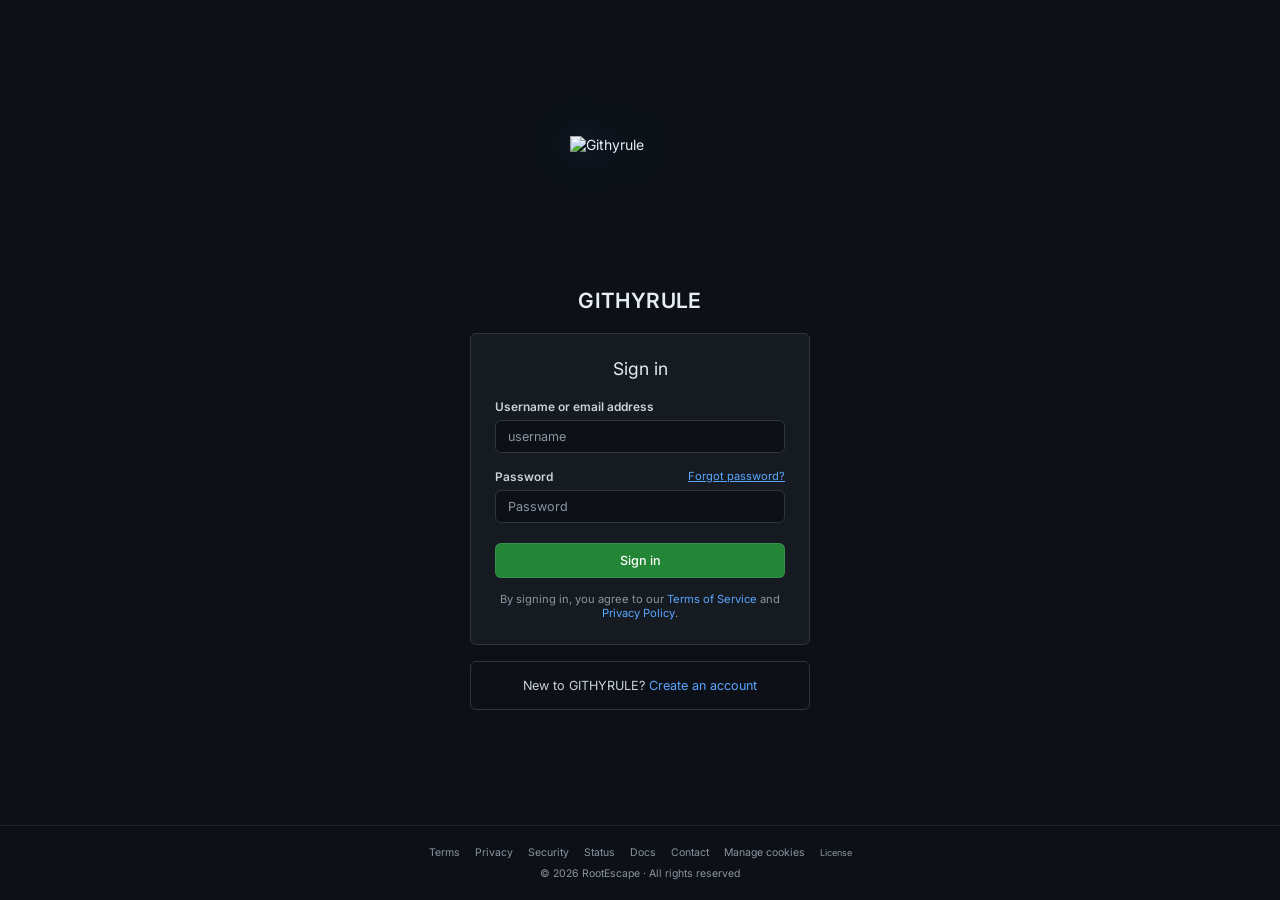
==== commit fc919cae: "Update index.html / add film.html, wikipedia.html, youtube.html / organisation du code" ====
--- a/siteWEB/index.html
+++ b/siteWEB/index.html
@@ -4,7 +4,7 @@
   <meta charset="UTF-8">
   <title>GITHYRULE · Dashboard</title>
   <link href="https://fonts.googleapis.com/css2?family=Inter:wght@300;400;500;600;700&display=swap" rel="stylesheet">
-  <link rel="stylesheet" href="style.css">
+  <link rel="stylesheet" href="css/style.css">
   <style>/* Tout le CSS est dans style.css */</style>
 </head>
 <body>
@@ -24,13 +24,13 @@
 
   <!-- SVG watermark discret qui clignote en fond -->
   <div class="login-svg-watermark">
-    <img src="logov1.svg" alt="">
+    <img src="logo/logov1.svg" alt="">
   </div>
 
   <div class="login-main">
     <!-- Big logo -->
     <div class="login-logo-wrap">
-      <img src="logo.png" class="login-logo-img" alt="Githyrule">
+      <img src="logo/logo.png" class="login-logo-img" alt="Githyrule">
       <div class="login-brand">GITHYRULE</div>
     </div>
 
@@ -46,7 +46,7 @@
           Password
           <a href="#" style="font-weight:400;color:var(--gh-accent);font-size:.8rem;">Forgot password?</a>
         </label>
-        <input type="password" class="field-input" placeholder="Password">
+        <input type="password" id="input-pass" class="field-input" placeholder="Password">
       </div>
       <button class="btn-signin" onclick="doLogin()">Sign in</button>
       <div class="login-card-footer">
@@ -69,9 +69,22 @@
     <a href="#">Docs</a>
     <a href="#">Contact</a>
     <a href="#">Manage cookies</a>
+    <a href="#" style="font-size:.65rem;color:var(--gh-muted);" onclick="document.getElementById('license-modal').style.display='flex';return false;">License</a>
     <br>
     © 2026 RootEscape  · All rights reserved
   </footer>
+</div>
+
+<!-- LICENSE MODAL -->
+<div id="license-modal" style="display:none;position:fixed;inset:0;z-index:1000;align-items:center;justify-content:center;background:rgba(0,0,0,.75);" onclick="if(event.target===this)this.style.display='none'">
+  <div style="background:#161b22;border:1px solid #30363d;border-radius:8px;max-width:560px;width:90%;padding:2rem;position:relative;font-family:'Courier New',monospace;font-size:.72rem;color:#8b949e;line-height:1.7;">
+    <button onclick="document.getElementById('license-modal').style.display='none'" style="position:absolute;top:12px;right:16px;background:none;border:none;color:#8b949e;font-size:1.1rem;cursor:pointer;">✕</button>
+    <div style="font-size:.65rem;letter-spacing:.2em;color:#58a6ff;text-transform:uppercase;margin-bottom:1rem;">MIT License</div>
+    <div>Copyright (c) 2026 RootEscape-esieeIT</div><br>
+    <div>Permission is hereby granted, free of charge, to any person obtaining a copy of this software and associated documentation files (the "Software"), to deal in the Software without restriction, including without limitation the rights to use, copy, modify, merge, publish, distribute, sublicense, and/or sell copies of the Software, and to permit persons to whom the Software is furnished to do so, subject to the following conditions:</div><br>
+    <div>The above copyright notice and this permission notice shall be included in all copies or substantial portions of the Software.</div><br>
+    <div style="color:#444d56;">THE SOFTWARE IS PROVIDED "AS IS", WITHOUT WARRANTY OF ANY KIND, EXPRESS OR IMPLIED, INCLUDING BUT NOT LIMITED TO THE WARRANTIES OF MERCHANTABILITY, FITNESS FOR A PARTICULAR PURPOSE AND NONINFRINGEMENT. IN NO EVENT SHALL THE AUTHORS OR COPYRIGHT HOLDERS BE LIABLE FOR ANY CLAIM, DAMAGES OR OTHER LIABILITY, WHETHER IN AN ACTION OF CONTRACT, TORT OR OTHERWISE, ARISING FROM, OUT OF OR IN CONNECTION WITH THE SOFTWARE OR THE USE OR OTHER DEALINGS IN THE SOFTWARE.</div>
+  </div>
 </div>
 
 <!-- ===== SCREEN 2: GITHUB PREVIEW (3s flash) ===== -->
@@ -157,12 +170,13 @@
 
     <!-- SLIDE 4 — CTA -->
     <div class="narration-slide" id="slide-4">
-      <div class="narration-icon">⏱️</div>
-      <div class="narration-chapter">Récupération · Temps limité</div>
-      <div class="narration-title">Agissez vite — <span class="red">5 minutes</span></div>
+      <div class="narration-icon">⚡</div>
+      <div class="narration-chapter">Récupération · Protocole d'urgence</div>
+      <div class="narration-title">Vous êtes <span class="red">seul</span></div>
       <div class="narration-text">
-        Après <span class="danger">5 minutes</span>, le système initiera une <strong>suppression définitive</strong> de tous vos dépôts et données.<br><br>
-        Trouvez le code. Restaurez l'accès. <strong>C'est votre seule chance.</strong>
+        Aucune aide. Aucun indice. Aucun filet de sécurité.<br><br>
+        Le système se <span class="danger">dégradera</span> — vous ne saurez pas quand. Trouvez le code avant qu'il ne soit trop tard.<br><br>
+        <strong>Tout repose sur ce que vous découvrirez par vous-même.</strong>
       </div>
       <button class="narration-cta" onclick="startGame()"><span>Lancer la récupération</span></button>
     </div>
@@ -229,22 +243,22 @@
         <li class="gh-file-item" onclick="openModule('livre')">
           <span class="gh-file-icon">📄</span>
           <span class="gh-file-name">livre.html</span>
-          <span class="gh-file-meta err">Integrity Error · Cliquez pour inspecter</span>
+          <span class="gh-file-meta err" id="badge-livre">Non résolu · Cliquez pour inspecter</span>
         </li>
-        <li class="gh-file-item" onclick="openModule('locked')">
-          <span class="gh-file-icon">📝</span>
-          <span class="gh-file-name">README.md</span>
-          <span class="gh-file-meta">Initial commit</span>
+        <li class="gh-file-item" onclick="openModule('film')">
+          <span class="gh-file-icon">🎬</span>
+          <span class="gh-file-name">film.html</span>
+          <span class="gh-file-meta err" id="badge-film">Non résolu · Données corrompues</span>
         </li>
-        <li class="gh-file-item" onclick="openModule('locked')">
-          <span class="gh-file-icon">🔒</span>
-          <span class="gh-file-name">security.cfg</span>
-          <span class="gh-file-meta err">Verrouillé · Processus système</span>
+        <li class="gh-file-item" onclick="openModule('youtube')">
+          <span class="gh-file-icon">▶</span>
+          <span class="gh-file-name">youtube.html</span>
+          <span class="gh-file-meta err" id="badge-youtube">Non résolu · Signal intercepté</span>
         </li>
-        <li class="gh-file-item" onclick="openModule('locked')">
-          <span class="gh-file-icon">🔒</span>
-          <span class="gh-file-name">nav_module.bin</span>
-          <span class="gh-file-meta err">Verrouillé · Corrompu</span>
+        <li class="gh-file-item" onclick="openModule('wikipedia')">
+          <span class="gh-file-icon">🔗</span>
+          <span class="gh-file-name">wikipedia.html</span>
+          <span class="gh-file-meta err" id="badge-wikipedia">Non résolu · Trace numérique</span>
         </li>
       </ul>
     </div>
@@ -253,10 +267,13 @@
   <!-- Zone de saisie du code final — visible uniquement après avoir complété toutes les énigmes -->
   <div id="solution-zone" style="display:none; padding:14px 24px 24px; border-top:1px solid var(--gh-border); background:var(--gh-surface); flex-shrink:0;">
     <div style="font-family:var(--font-mono);font-size:.6rem;color:var(--gh-muted);letter-spacing:.15em;text-transform:uppercase;margin-bottom:10px;">
-      ✅ Toutes les énigmes résolues — Entrez le code de récupération
+      ✅ Toutes les énigmes résolues — Entrez le mot de passe cryptographique (30 chars)
+    </div>
+    <div style="font-size:.7rem;color:var(--gh-muted);margin-bottom:8px;font-family:var(--font-mono);">
+      💡 Lancez <code style="color:var(--gh-accent);">crypt.py</code> avec le SVG PixelApple de Wikimedia pour obtenir le mot de passe.
     </div>
     <div style="display:flex;gap:8px;">
-      <input id="solution-input" type="text" placeholder="CODE DE RÉCUPÉRATION"
+      <input id="solution-input" type="text" placeholder="MOT DE PASSE (30 CARACTÈRES)"
         style="flex:1;background:var(--gh-bg);border:1px solid var(--gh-border);border-bottom:2px solid var(--gh-red);color:var(--gh-fg);font-family:var(--font-mono);font-size:.85rem;letter-spacing:.15em;padding:10px 14px;outline:none;border-radius:4px;transition:border-bottom-color .2s;"
         onfocus="this.style.borderBottomColor='var(--gh-accent)'" onblur="this.style.borderBottomColor='var(--gh-red)'"
       >
@@ -269,170 +286,57 @@
   </div>
 </div><!-- end screen-game -->
 <div id="screen-victory" class="screen">
-  <div class="victory-icon">✅</div>
-  <div class="victory-title">Accès restauré</div>
-  <div class="victory-sub">Intégrité du système vérifiée. Tous vos dépôts sont de nouveau accessibles. Bien joué !</div>
-  <button class="btn-restart" onclick="location.reload()">Retour au Dashboard</button>
-</div>
-
-<script>
-  /* ===================== AUTH ===================== */
-  function doLogin() {
-    const user = document.getElementById('input-user').value.trim();
-    if (user === '') { alert('Veuillez entrer votre identifiant.'); return; }
-
-    document.getElementById('screen-login').classList.remove('active');
-    document.getElementById('screen-preview').classList.add('active');
-    document.title = 'GITHYRULE · Dashboard';
-
-    setTimeout(triggerGlitch, 3000);
-  }
-
-  function triggerGlitch() {
-    const overlay = document.getElementById('glitch-overlay');
-    overlay.classList.add('show');
-    setTimeout(() => {
-      overlay.classList.remove('show');
-      document.getElementById('screen-preview').classList.remove('active');
-      document.getElementById('screen-narration').classList.add('active');
-      document.title = 'GITHYRULE · Alerte sécurité';
-      startNarration();
-    }, 1500);
-  }
-
-  /* ===================== NARRATION ===================== */
-  let currentSlide = 1;
-  const TOTAL_SLIDES = 4;
-  let narrationTimer = null;
-
-  function startNarration() { showSlide(1); scheduleNext(); }
-
-  function scheduleNext() {
-    if (currentSlide < TOTAL_SLIDES) {
-      narrationTimer = setTimeout(() => {
-        currentSlide++;
-        showSlide(currentSlide);
-        if (currentSlide < TOTAL_SLIDES) scheduleNext();
-      }, 4000);
-    }
-  }
-
-  function showSlide(n) {
-    for (let i = 1; i <= TOTAL_SLIDES; i++) {
-      const slide = document.getElementById('slide-' + i);
-      const dot   = document.getElementById('dot-'   + i);
-      if (slide) slide.classList.toggle('active', i === n);
-      if (dot) {
-        dot.classList.toggle('active', i === n);
-        dot.classList.toggle('done',   i < n);
-      }
-    }
-    currentSlide = n;
-  }
-
-  function skipToSlide(n) { clearTimeout(narrationTimer); showSlide(n); }
-
-  function startGame() {
-    clearTimeout(narrationTimer);
-    document.getElementById('screen-narration').classList.remove('active');
-    document.getElementById('screen-game').classList.add('active');
-    document.title = 'GITHYRULE · Incident de sécurité';
-    initGame();
-  }
-
-  /* ===================== GAME ===================== */
-  let timeLeft = 300;
-  let countdownInterval = null;
-
-  // Suivi des énigmes complétées — à ajuster selon tes énigmes réelles
-  const ENIGMAS = {
-    livre: false,
-    // Ajoute ici les autres énigmes : ex: enigme2: false, enigme3: false
-  };
-  const FINAL_CODE = "GITHYRULE 2026"; // Le code que les joueurs doivent trouver après toutes les énigmes
-
-  function initGame() {
-    addLog('Integrity check failed on core system.');
-    addLog('Navigation module data corrupted — read access only.');
-    addLog('Résolvez les énigmes pour reconstituer le code de récupération.');
-
-    // Timer silencieux — le joueur ne voit pas le compte à rebours
-    countdownInterval = setInterval(() => {
-      timeLeft--;
-      // Alerte subtile quand il reste peu de temps (sans montrer le chiffre)
-      if (timeLeft === 60) addLog('⚠ Système instable. Agissez rapidement.');
-      if (timeLeft === 30) addLog('⚠⚠ Corruption critique. Dernière chance.');
-      if (timeLeft <= 0) { clearInterval(countdownInterval); systemLockdown(); }
-    }, 1000);
-  }
-
-  /**
-   * Marque une énigme comme résolue et vérifie si toutes sont complètes
-   */
-  function markEnigmaDone(enigmaKey) {
-    if (ENIGMAS.hasOwnProperty(enigmaKey)) {
-      ENIGMAS[enigmaKey] = true;
-      addLog(`Énigme "${enigmaKey}" résolue. Fragment de code extrait.`);
-    }
-    checkAllEnigmasDone();
-  }
-
-  function checkAllEnigmasDone() {
-    const allDone = Object.values(ENIGMAS).every(v => v === true);
-    if (allDone) {
-      addLog('✅ Toutes les énigmes résolues. Code de récupération disponible.');
-      document.getElementById('solution-zone').style.display = 'block';
-    }
-  }
-
-  function checkFinalCode() {
-    const input = document.getElementById('solution-input').value.trim().toUpperCase();
-    if (input === FINAL_CODE) {
-      triggerWin();
-    } else {
-      addLog('Code incorrect. Vérifiez vos réponses.');
-      const inp = document.getElementById('solution-input');
-      inp.style.animation = 'none';
-      inp.offsetHeight; // reflow
-      inp.style.animation = 'input-shake .35s ease';
-    }
-  }
-
-  function addLog(text) {
-    const logBox = document.getElementById('logs');
-    const entry  = document.createElement('div');
-    const now    = new Date();
-    const ts     = now.toISOString().substring(11, 19);
-    entry.textContent = `[${ts}] ${text}`;
-    logBox.appendChild(entry);
-    logBox.scrollTop = logBox.scrollHeight;
-  }
-
-  function openModule(fileName) {
-    if (fileName === 'livre') {
-      addLog("Ouverture de livre.html dans un environnement sandbox...");
-      window.open('livre.html', '_blank');
-      // Simule la complétion de l'énigme livre après ouverture
-      // En prod : appeler markEnigmaDone('livre') depuis livre.html via window.opener ou localStorage
-      // Pour l'instant on marque après ouverture (à adapter selon ta logique)
-      setTimeout(() => markEnigmaDone('livre'), 2000);
-    } else {
-      addLog(`Accès refusé : fichier verrouillé par le processus système.`);
-    }
-  }
-
-  function systemLockdown() {
-    addLog('FATAL: Suppression des données initiée. Délai expiré.');
-    alert('Délai expiré. Accès révoqué. Tous vos dépôts ont été supprimés.');
-    location.reload();
-  }
-
-  function triggerWin() {
-    clearInterval(countdownInterval);
-    document.querySelectorAll('.screen').forEach(s => s.classList.remove('active'));
-    document.getElementById('screen-victory').classList.add('active');
-    document.title = 'GITHYRULE · Accès restauré';
-  }
-</script>
+  <div style="max-width:680px;margin:0 auto;padding:3rem 2rem;text-align:center;">
+    <div style="font-size:3rem;margin-bottom:1.5rem;animation:fadein 1s;">✅</div>
+    <div style="font-family:var(--font-mono);font-size:.65rem;letter-spacing:.3em;text-transform:uppercase;color:var(--gh-accent);margin-bottom:.5rem;">Accès restauré · Intégrité confirmée</div>
+    <h1 style="font-size:clamp(2rem,5vw,3.5rem);font-weight:700;letter-spacing:.2em;color:var(--gh-fg);margin-bottom:.5rem;" id="victory-word-main">PIXEL</h1>
+    <div style="color:var(--gh-muted);font-size:.85rem;margin-bottom:2.5rem;">Le mot caché derrière chaque indice</div>
+    
+    <div style="background:var(--gh-surface);border:1px solid var(--gh-border);border-radius:8px;padding:1.5rem;text-align:left;margin-bottom:2rem;">
+      <div style="font-family:var(--font-mono);font-size:.6rem;letter-spacing:.2em;color:var(--gh-muted);margin-bottom:1rem;">// DOSSIER DE DÉCHIFFREMENT COMPLET</div>
+      
+      <div style="display:grid;grid-template-columns:1fr 1fr;gap:1rem;">
+        <div>
+          <div style="font-size:.65rem;color:var(--gh-accent);letter-spacing:.1em;text-transform:uppercase;margin-bottom:.5rem;">🍎 La Pomme</div>
+          <div style="font-size:.8rem;color:var(--gh-muted);line-height:1.8;">
+            <span style="color:var(--gh-fg);">Newton</span> — la pomme qui tombe<br>
+            <span style="color:var(--gh-fg);">Turing</span> — la pomme empoisonnée<br>
+            <span style="color:var(--gh-fg);">Blanche-Neige</span> — la pomme du conte<br>
+            <span style="color:var(--gh-fg);">Adam & Ève</span> — la pomme originelle<br>
+            <span style="color:var(--gh-fg);">Apple ↗</span> — <code style="font-size:.7rem;color:var(--gh-accent);">PixelApple.svg</code>
+          </div>
+        </div>
+        <div>
+          <div style="font-size:.65rem;color:var(--gh-accent);letter-spacing:.1em;text-transform:uppercase;margin-bottom:.5rem;">🖼 Le Pixel</div>
+          <div style="font-size:.8rem;color:var(--gh-muted);line-height:1.8;">
+            <span style="color:var(--gh-fg);">Pixel War</span> — Reddit 2022<br>
+            <span style="color:var(--gh-fg);">Pixel (film)</span> — 2015<br>
+            <span style="color:var(--gh-fg);">Sherlock</span> — PIXEL (Polybe)<br>
+            <span style="color:var(--gh-fg);">YouTube</span> — 23061912<br>
+            <span style="color:var(--gh-fg);">Wikipedia</span> — Newton ↗
+          </div>
+        </div>
+      </div>
+    </div>
+
+    <div style="background:var(--gh-surface);border:1px solid var(--gh-border);border-radius:8px;padding:1rem;margin-bottom:2rem;font-family:var(--font-mono);font-size:.75rem;color:var(--gh-muted);text-align:left;">
+      <span style="color:var(--gh-accent);">$</span> python3 crypt.py<br>
+      <span style="color:var(--gh-fg-dim);">Entrez le lien : </span>https://upload.wikimedia.org/wikipedia/commons/8/84/PixelApple.svg<br>
+      <span style="color:#3fb950;">[SUCCÈS]</span> Empreinte validée. Mot de passe → <span style="color:var(--gh-fg);">••••••••••••••••••••••••••••••</span>
+    </div>
+
+    <div style="color:var(--gh-muted);font-size:.8rem;margin-bottom:2rem;">
+      Félicitations — vous avez reconstitué l'identité numérique cachée dans chaque énigme.<br>
+      La sécurité informatique repose sur ce que vous <em>savez</em>, ce que vous <em>avez</em>, et ce que vous <em>êtes</em>.
+    </div>
+
+    <button class="btn-restart" onclick="location.reload()" style="background:var(--gh-accent);color:white;border:none;padding:.75rem 2rem;font-family:var(--font-mono);font-size:.8rem;letter-spacing:.1em;cursor:pointer;border-radius:6px;">
+      ↩ Retour au Dashboard
+    </button>
+  </div>
+</div>
+
+<script src="js/auth.js"></script>
+<script src="js/game.js"></script>
 </body>
 </html>
--- a/siteWEB/css/style.css
+++ b/siteWEB/css/style.css
@@ -0,0 +1,500 @@
+/* =============================================
+   DESIGN SYSTEM — GitHub-like, clean & classic
+============================================= */
+:root {
+  /* GitHub dark palette */
+  --gh-bg:        #0d1117;
+  --gh-surface:   #161b22;
+  --gh-border:    #30363d;
+  --gh-border2:   #21262d;
+  --gh-fg:        #e6edf3;
+  --gh-fg2:       #c9d1d9;
+  --gh-muted:     #8b949e;
+  --gh-accent:    #58a6ff;
+  --gh-accent-bg: rgba(88,166,255,.1);
+  --gh-green:     #3fb950;
+  --gh-green-bg:  rgba(63,185,80,.15);
+  --gh-red:       #f85149;
+  --gh-red-bg:    rgba(248,81,73,.15);
+  --gh-orange:    #d29922;
+  --font: 'Inter', -apple-system, BlinkMacSystemFont, "Segoe UI", Helvetica, Arial, sans-serif;
+  --font-mono: ui-monospace, SFMono-Regular, "SF Mono", Menlo, Consolas, monospace;
+}
+
+*, *::before, *::after { box-sizing: border-box; margin: 0; padding: 0; }
+
+html, body {
+  height: 100%;
+  background: var(--gh-bg);
+  color: var(--gh-fg);
+  font-family: var(--font);
+  font-size: 14px;
+  overflow: hidden;
+}
+
+/* SCREENS */
+.screen { display: none; position: fixed; inset: 0; flex-direction: column; overflow: hidden; }
+.screen.active { display: flex; }
+
+/* =============================================
+   GLITCH OVERLAY (kept, it's the transition)
+============================================= */
+#glitch-overlay {
+  display: none; position: fixed; inset: 0; z-index: 8000;
+  background: #000; flex-direction: column; align-items: center; justify-content: center;
+}
+#glitch-overlay.show { display: flex; }
+.glitch-lines { position: absolute; inset: 0; }
+.glitch-line {
+  position: absolute; left: 0; right: 0; height: 2px;
+  background: var(--gh-red); opacity: .7;
+  animation: line-flash .08s steps(1) infinite;
+}
+.glitch-line:nth-child(1) { top: 20%; animation-delay: .01s; }
+.glitch-line:nth-child(2) { top: 45%; animation-delay: .03s; background: var(--gh-accent); }
+.glitch-line:nth-child(3) { top: 70%; animation-delay: .05s; }
+@keyframes line-flash { 0%,100%{opacity:.7;transform:scaleX(1)} 50%{opacity:0;transform:scaleX(.3)} }
+.glitch-msg {
+  font-family: var(--font-mono); font-size: 1rem; letter-spacing: .1em;
+  color: var(--gh-red); z-index: 1; animation: gmove .07s steps(1) infinite;
+}
+@keyframes gmove {
+  0%{transform:translate(0,0);color:var(--gh-red)} 25%{transform:translate(-3px,1px);color:var(--gh-orange)}
+  50%{transform:translate(3px,-1px);color:var(--gh-accent)} 75%{transform:translate(-2px,2px);color:var(--gh-red)} 100%{transform:translate(0,0)}
+}
+
+/* =============================================
+   SCREEN 1 — LOGIN  (GitHub sign-in style)
+============================================= */
+#screen-login {
+  background: var(--gh-bg);
+  align-items: center;
+  justify-content: space-between; /* push footer to bottom */
+  flex-direction: column;
+  padding: 0;
+}
+
+.login-main {
+  flex: 1;
+  display: flex;
+  flex-direction: column;
+  align-items: center;
+  justify-content: center;
+  width: 100%;
+  padding: 40px 20px 20px;
+}
+
+/* Big logo at top */
+.login-logo-wrap {
+  display: flex;
+  flex-direction: column;
+  align-items: center;
+  margin-bottom: 20px;
+}
+
+.login-logo-img {
+  width: 140px;
+  height: 140px;
+  object-fit: contain;
+  animation: logo-glow 3s ease-in-out infinite;
+  filter: drop-shadow(0 0 20px rgba(88,166,255,0.25));
+}
+@keyframes logo-glow {
+  0%, 100% { filter: drop-shadow(0 0 14px rgba(88,166,255,.15)); }
+  50% { filter: drop-shadow(0 0 32px rgba(88,166,255,.45)); }
+}
+
+/* SVG watermark — se fond dans le fond, clignote doucement */
+.login-svg-watermark {
+  position: fixed;
+  inset: 0;
+  display: flex;
+  align-items: center;
+  justify-content: center;
+  pointer-events: none;
+  z-index: 0;
+  overflow: hidden;
+}
+.login-svg-watermark img {
+  width: min(70vw, 70vh);
+  height: min(70vw, 70vh);
+  object-fit: contain;
+  opacity: 0;
+  animation: wm-blink 6s ease-in-out infinite;
+  mix-blend-mode: screen;
+  filter: hue-rotate(180deg) saturate(0.3) brightness(0.18);
+}
+@keyframes wm-blink {
+  0%   { opacity: 0; }
+  15%  { opacity: 0.09; }
+  30%  { opacity: 0; }
+  55%  { opacity: 0.06; }
+  70%  { opacity: 0; }
+  100% { opacity: 0; }
+}
+/* Tout ce qui est dans login-main doit passer au-dessus du watermark */
+.login-main { position: relative; z-index: 1; }
+
+.login-brand {
+  font-size: 1.5rem;
+  font-weight: 600;
+  color: var(--gh-fg);
+  letter-spacing: .02em;
+  margin-top: 12px;
+}
+
+/* Sign-in card */
+.login-card {
+  width: 100%;
+  max-width: 340px;
+  background: var(--gh-surface);
+  border: 1px solid var(--gh-border);
+  border-radius: 6px;
+  padding: 24px;
+}
+
+.login-card h2 {
+  font-size: 1.25rem;
+  font-weight: 400;
+  text-align: center;
+  color: var(--gh-fg);
+  margin-bottom: 20px;
+}
+
+.field { margin-bottom: 16px; }
+.field-label {
+  display: block;
+  font-size: .85rem;
+  font-weight: 600;
+  color: var(--gh-fg2);
+  margin-bottom: 6px;
+}
+.field-input {
+  width: 100%;
+  background: var(--gh-bg);
+  border: 1px solid var(--gh-border);
+  border-radius: 6px;
+  color: var(--gh-fg);
+  padding: 8px 12px;
+  font-family: var(--font);
+  font-size: .9rem;
+  outline: none;
+  transition: border-color .2s, box-shadow .2s;
+}
+.field-input::placeholder { color: var(--gh-muted); }
+.field-input:focus {
+  border-color: var(--gh-accent);
+  box-shadow: 0 0 0 3px rgba(88,166,255,.1);
+}
+
+.btn-signin {
+  width: 100%;
+  background: #238636;
+  border: 1px solid rgba(240,246,252,.1);
+  border-radius: 6px;
+  color: white;
+  font-family: var(--font);
+  font-size: .9rem;
+  font-weight: 500;
+  padding: 9px 20px;
+  cursor: pointer;
+  margin-top: 4px;
+  transition: background .15s;
+}
+.btn-signin:hover { background: #2ea043; }
+
+.login-card-footer {
+  text-align: center;
+  margin-top: 14px;
+  font-size: .8rem;
+  color: var(--gh-muted);
+}
+.login-card-footer a { color: var(--gh-accent); text-decoration: none; }
+.login-card-footer a:hover { text-decoration: underline; }
+
+/* New to Githyrule box */
+.login-signup-box {
+  width: 100%;
+  max-width: 340px;
+  margin-top: 16px;
+  border: 1px solid var(--gh-border);
+  border-radius: 6px;
+  padding: 16px;
+  text-align: center;
+  font-size: .9rem;
+  color: var(--gh-fg2);
+}
+.login-signup-box a { color: var(--gh-accent); text-decoration: none; }
+.login-signup-box a:hover { text-decoration: underline; }
+
+/* Footer */
+.login-footer {
+  width: 100%;
+  padding: 16px 24px;
+  border-top: 1px solid var(--gh-border2);
+  text-align: center;
+  font-size: .75rem;
+  color: var(--gh-muted);
+  line-height: 2;
+  flex-shrink: 0;
+}
+.login-footer a { color: var(--gh-muted); text-decoration: none; margin: 0 6px; }
+.login-footer a:hover { color: var(--gh-accent); text-decoration: underline; }
+
+/* =============================================
+   SCREEN 2 — GITHUB PREVIEW (3s flash)
+============================================= */
+#screen-preview {
+  background: var(--gh-bg);
+  color: var(--gh-fg2);
+  font-family: var(--font);
+}
+.gh-header {
+  background: var(--gh-surface);
+  border-bottom: 1px solid var(--gh-border);
+  padding: 12px 24px;
+  display: flex; align-items: center; justify-content: space-between;
+  flex-shrink: 0;
+}
+.gh-logo {
+  font-size: 1rem; font-weight: 600; color: var(--gh-fg);
+  text-decoration: none; display: flex; align-items: center; gap: 8px;
+}
+.gh-search {
+  background: var(--gh-bg); border: 1px solid var(--gh-border);
+  border-radius: 6px; padding: 5px 12px; width: 240px;
+  color: var(--gh-muted); font-size: .8rem; font-family: var(--font);
+}
+.gh-nav-right { display: flex; gap: 16px; align-items: center; color: var(--gh-fg2); font-size: .875rem; }
+.dashboard-body { flex: 1; display: flex; padding: 24px; gap: 24px; overflow-y: auto; }
+.gh-col-left { width: 280px; flex-shrink: 0; }
+.gh-col-main { flex: 1; }
+.gh-box {
+  background: var(--gh-surface); border: 1px solid var(--gh-border);
+  border-radius: 6px; padding: 16px; margin-bottom: 16px;
+}
+.gh-box-title { font-size: .9rem; font-weight: 600; color: var(--gh-fg); margin-bottom: 12px; }
+.gh-repo-list { list-style: none; }
+.gh-repo-item { font-size: .85rem; margin-bottom: 8px; color: var(--gh-accent); }
+.gh-repo-dot { display: inline-block; width: 8px; height: 8px; border-radius: 50%; background: var(--gh-green); margin-right: 8px; }
+.gh-news-item { padding: 12px 0; border-bottom: 1px solid var(--gh-border); font-size: .85rem; }
+.gh-news-item:last-child { border-bottom: none; }
+.gh-news-meta { color: var(--gh-muted); font-size: .75rem; margin-bottom: 3px; }
+
+/* =============================================
+   SCREEN 3 — NARRATION (simple, pas agent secret)
+============================================= */
+#screen-narration {
+  background: var(--gh-bg);
+  align-items: center; justify-content: center;
+}
+
+.narration-container {
+  position: relative; width: 100%; max-width: 600px;
+  padding: 0 32px; text-align: center;
+}
+
+.narration-slide {
+  display: none; flex-direction: column; align-items: center; gap: 20px;
+  animation: slide-in .5s ease forwards;
+}
+.narration-slide.active { display: flex; }
+@keyframes slide-in {
+  from { opacity: 0; transform: translateY(16px); }
+  to { opacity: 1; transform: translateY(0); }
+}
+
+.narration-icon {
+  font-size: 2.5rem; line-height: 1;
+}
+
+.narration-chapter {
+  font-family: var(--font-mono); font-size: .72rem;
+  color: var(--gh-muted); letter-spacing: .15em; text-transform: uppercase;
+  background: var(--gh-surface); border: 1px solid var(--gh-border);
+  border-radius: 20px; padding: 4px 14px;
+}
+
+.narration-title {
+  font-size: 1.5rem; font-weight: 600;
+  color: var(--gh-fg); line-height: 1.2;
+}
+.narration-title .red { color: var(--gh-red); }
+
+.narration-text {
+  font-size: .9rem;
+  color: var(--gh-muted); line-height: 1.8;
+  max-width: 500px;
+  background: var(--gh-surface);
+  border: 1px solid var(--gh-border);
+  border-radius: 6px;
+  padding: 16px 20px;
+  text-align: left;
+}
+.narration-text strong { color: var(--gh-fg2); }
+.narration-text .danger { color: var(--gh-red); font-weight: 500; }
+
+.narration-progress {
+  display: flex; gap: 8px; justify-content: center; margin-top: 8px;
+}
+.narration-dot {
+  width: 24px; height: 3px; background: var(--gh-border);
+  border-radius: 2px; transition: background .3s;
+}
+.narration-dot.done { background: var(--gh-muted); }
+.narration-dot.active { background: var(--gh-accent); }
+
+.narration-skip {
+  position: absolute; bottom: -52px; right: 0;
+  font-family: var(--font); font-size: .78rem;
+  color: var(--gh-muted); letter-spacing: .05em; background: none;
+  border: none; cursor: pointer; padding: 8px;
+  transition: color .2s;
+}
+.narration-skip:hover { color: var(--gh-accent); }
+
+.narration-cta {
+  margin-top: 8px;
+  background: #238636;
+  border: 1px solid rgba(240,246,252,.1);
+  border-radius: 6px;
+  color: white;
+  font-family: var(--font);
+  font-size: .9rem; font-weight: 500;
+  padding: 10px 32px;
+  cursor: pointer;
+  transition: background .15s;
+}
+.narration-cta:hover { background: #2ea043; }
+.narration-cta span { position: relative; z-index: 1; }
+
+/* =============================================
+   SCREEN 4 — GAME (GitHub + compromised)
+============================================= */
+#screen-game {
+  background: var(--gh-bg);
+  color: var(--gh-fg2);
+  font-family: var(--font);
+}
+
+.game-header {
+  background: var(--gh-surface);
+  border-bottom: 1px solid var(--gh-red);
+  padding: 10px 24px;
+  display: flex; align-items: center; justify-content: space-between;
+  flex-shrink: 0;
+}
+
+.game-logo {
+  font-size: .95rem; font-weight: 600; color: var(--gh-fg);
+  display: flex; align-items: center; gap: 8px;
+}
+.game-logo img { width: 24px; height: 24px; object-fit: contain; opacity: .7; }
+
+#gh-timer {
+  font-family: var(--font-mono); font-size: .85rem; font-weight: 600;
+  color: var(--gh-red); letter-spacing: .05em;
+  background: var(--gh-red-bg); padding: 4px 10px; border-radius: 20px;
+  border: 1px solid var(--gh-red);
+  /* Timer caché — le joueur ne sait pas combien de temps il lui reste */
+  display: none;
+}
+#gh-timer.pulse { animation: t-pulse .8s ease-in-out infinite; }
+@keyframes t-pulse { 0%,100%{opacity:1} 50%{opacity:.2} }
+@keyframes input-shake { 0%,100%{transform:translateX(0)} 20%{transform:translateX(-6px)} 60%{transform:translateX(6px)} }
+
+.game-status {
+  font-size: .78rem; color: var(--gh-red);
+  display: flex; align-items: center; gap: 8px;
+}
+.blink-badge {
+  background: var(--gh-red); color: white; font-size: .65rem;
+  font-weight: 600; letter-spacing: .08em; padding: 2px 8px;
+  border-radius: 20px;
+  animation: badge-blink .9s step-end infinite;
+}
+@keyframes badge-blink { 0%,100%{opacity:1} 50%{opacity:0} }
+
+.game-body {
+  flex: 1; padding: 20px 24px; overflow-y: auto;
+  display: flex; flex-direction: column; gap: 16px;
+}
+
+/* Alert banner */
+.gh-alert {
+  background: var(--gh-red-bg);
+  border: 1px solid var(--gh-red);
+  border-radius: 6px;
+  padding: 12px 16px;
+  display: flex; align-items: flex-start; gap: 10px;
+  font-size: .85rem; color: var(--gh-fg2);
+}
+.gh-alert-icon { font-size: 1rem; flex-shrink: 0; margin-top: 1px; }
+.gh-alert strong { color: var(--gh-fg); }
+
+.repo-header { border-bottom: 1px solid var(--gh-border); padding-bottom: 14px; }
+.repo-breadcrumb {
+  font-size: .9rem; color: var(--gh-muted); margin-bottom: 4px;
+  display: flex; align-items: center; gap: 4px;
+}
+.repo-breadcrumb .repo-name { color: var(--gh-accent); font-weight: 600; }
+.repo-sub { color: var(--gh-muted); font-size: .8rem; display: flex; align-items: center; gap: 8px; flex-wrap: wrap; }
+.repo-badge {
+  font-size: .7rem; border: 1px solid var(--gh-border); border-radius: 20px;
+  padding: 1px 8px; color: var(--gh-muted);
+}
+.repo-badge.err { border-color: var(--gh-red); color: var(--gh-red); background: var(--gh-red-bg); }
+
+.gh-console {
+  background: var(--gh-surface); border: 1px solid var(--gh-border); border-radius: 6px;
+  font-family: var(--font-mono); font-size: .78rem;
+  padding: 12px 14px; color: var(--gh-muted); height: 100px; overflow-y: auto;
+}
+.gh-console div { margin-bottom: 3px; }
+.gh-console div::before { content: '> '; color: var(--gh-red); }
+
+.gh-file-browser { border: 1px solid var(--gh-border); border-radius: 6px; overflow: hidden; }
+.gh-file-browser-header {
+  background: var(--gh-surface); padding: 10px 14px;
+  border-bottom: 1px solid var(--gh-border);
+  font-size: .8rem; color: var(--gh-muted);
+  display: flex; justify-content: space-between; align-items: center;
+}
+.gh-file-list { list-style: none; }
+.gh-file-item {
+  display: flex; align-items: center; padding: 8px 14px;
+  border-bottom: 1px solid var(--gh-border2); font-size: .85rem; cursor: pointer;
+  transition: background .1s; background: var(--gh-bg);
+}
+.gh-file-item:hover { background: var(--gh-surface); }
+.gh-file-item:last-child { border-bottom: none; }
+.gh-file-icon { margin-right: 10px; font-size: 1rem; }
+.gh-file-name { color: var(--gh-accent); flex: 1; font-weight: 500; }
+.gh-file-meta { color: var(--gh-muted); font-size: .75rem; }
+.gh-file-meta.err { color: var(--gh-red); }
+
+/* =============================================
+   SCREEN 5 — VICTORY
+============================================= */
+#screen-victory {
+  background: var(--gh-bg);
+  align-items: center; justify-content: center; text-align: center;
+  flex-direction: column; gap: 16px;
+}
+.victory-icon { font-size: 3rem; }
+.victory-title {
+  font-size: 1.8rem; font-weight: 600;
+  color: var(--gh-green);
+}
+.victory-sub { font-size: .875rem; color: var(--gh-muted); max-width: 360px; line-height: 1.7; }
+.btn-restart {
+  margin-top: 8px;
+  background: var(--gh-surface);
+  border: 1px solid var(--gh-border);
+  border-radius: 6px;
+  color: var(--gh-fg);
+  font-family: var(--font); font-size: .875rem;
+  padding: 8px 20px; cursor: pointer;
+  transition: background .15s, border-color .15s;
+}
+.btn-restart:hover { background: var(--gh-border); border-color: var(--gh-accent); }
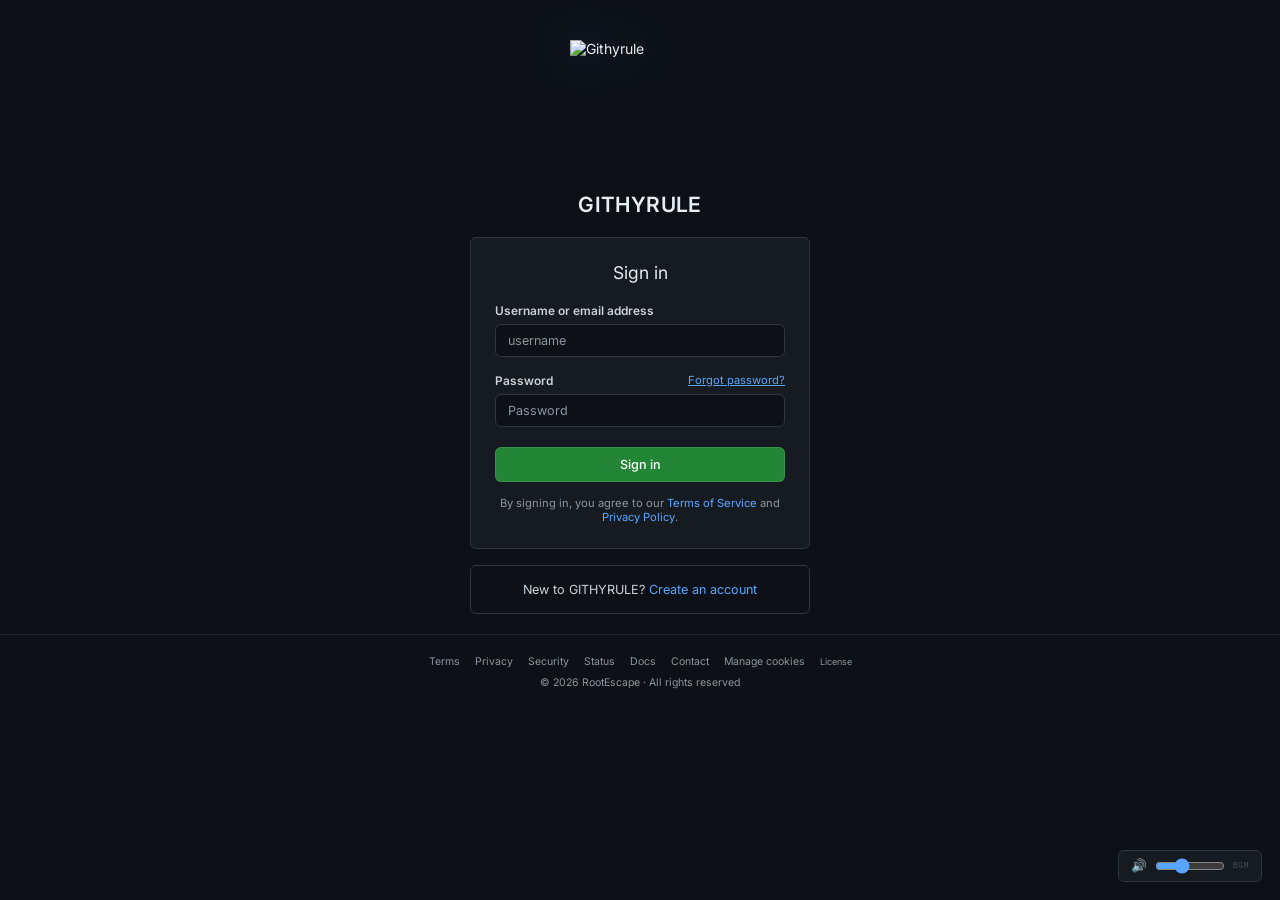
==== commit 7a7bf7e4: "Update index.html  film.html, wikipedia.html, youtube.html / organisation du code" ====
--- a/siteWEB/index.html
+++ b/siteWEB/index.html
@@ -2,10 +2,20 @@
 <html lang="fr">
 <head>
   <meta charset="UTF-8">
-  <title>GITHYRULE · Dashboard</title>
+  <title>GITHYRULE · Sign in</title>
   <link href="https://fonts.googleapis.com/css2?family=Inter:wght@300;400;500;600;700&display=swap" rel="stylesheet">
   <link rel="stylesheet" href="css/style.css">
-  <style>/* Tout le CSS est dans style.css */</style>
+  <style>
+    .screen { display: none; }
+    .screen.active { display: block; }
+    @keyframes glitchBig {
+      0%,100% { text-shadow:none; opacity:1; }
+      92%      { text-shadow:none; opacity:1; }
+      93%      { text-shadow:4px 0 #ff4444,-4px 0 #58a6ff; opacity:.8; transform:skewX(-2deg); }
+      94%      { text-shadow:-4px 0 #ff4444,4px 0 #58a6ff; opacity:1; transform:skewX(1deg); }
+      95%      { text-shadow:none; opacity:1; transform:skewX(0); }
+    }
+  </style>
 </head>
 <body>
 
@@ -19,22 +29,19 @@
   <div class="glitch-msg">ERR_SYSTEM_FAILURE — unauthorized access detected</div>
 </div>
 
-<!-- ===== SCREEN 1: LOGIN ===== -->
+<!-- ===== SCREEN LOGIN ===== -->
 <div id="screen-login" class="screen active">
 
-  <!-- SVG watermark discret qui clignote en fond -->
   <div class="login-svg-watermark">
     <img src="logo/logov1.svg" alt="">
   </div>
 
   <div class="login-main">
-    <!-- Big logo -->
     <div class="login-logo-wrap">
       <img src="logo/logo.png" class="login-logo-img" alt="Githyrule">
       <div class="login-brand">GITHYRULE</div>
     </div>
 
-    <!-- Sign-in card -->
     <div class="login-card">
       <h2>Sign in</h2>
       <div class="field">
@@ -54,13 +61,11 @@
       </div>
     </div>
 
-    <!-- Sign-up box -->
     <div class="login-signup-box">
       New to GITHYRULE? <a href="#">Create an account</a>
     </div>
   </div>
 
-  <!-- Footer anchored at bottom -->
   <footer class="login-footer">
     <a href="#">Terms</a>
     <a href="#">Privacy</a>
@@ -71,7 +76,7 @@
     <a href="#">Manage cookies</a>
     <a href="#" style="font-size:.65rem;color:var(--gh-muted);" onclick="document.getElementById('license-modal').style.display='flex';return false;">License</a>
     <br>
-    © 2026 RootEscape  · All rights reserved
+    © 2026 RootEscape · All rights reserved
   </footer>
 </div>
 
@@ -81,19 +86,16 @@
     <button onclick="document.getElementById('license-modal').style.display='none'" style="position:absolute;top:12px;right:16px;background:none;border:none;color:#8b949e;font-size:1.1rem;cursor:pointer;">✕</button>
     <div style="font-size:.65rem;letter-spacing:.2em;color:#58a6ff;text-transform:uppercase;margin-bottom:1rem;">MIT License</div>
     <div>Copyright (c) 2026 RootEscape-esieeIT</div><br>
-    <div>Permission is hereby granted, free of charge, to any person obtaining a copy of this software and associated documentation files (the "Software"), to deal in the Software without restriction, including without limitation the rights to use, copy, modify, merge, publish, distribute, sublicense, and/or sell copies of the Software, and to permit persons to whom the Software is furnished to do so, subject to the following conditions:</div><br>
-    <div>The above copyright notice and this permission notice shall be included in all copies or substantial portions of the Software.</div><br>
-    <div style="color:#444d56;">THE SOFTWARE IS PROVIDED "AS IS", WITHOUT WARRANTY OF ANY KIND, EXPRESS OR IMPLIED, INCLUDING BUT NOT LIMITED TO THE WARRANTIES OF MERCHANTABILITY, FITNESS FOR A PARTICULAR PURPOSE AND NONINFRINGEMENT. IN NO EVENT SHALL THE AUTHORS OR COPYRIGHT HOLDERS BE LIABLE FOR ANY CLAIM, DAMAGES OR OTHER LIABILITY, WHETHER IN AN ACTION OF CONTRACT, TORT OR OTHERWISE, ARISING FROM, OUT OF OR IN CONNECTION WITH THE SOFTWARE OR THE USE OR OTHER DEALINGS IN THE SOFTWARE.</div>
-  </div>
-</div>
-
-<!-- ===== SCREEN 2: GITHUB PREVIEW (3s flash) ===== -->
+    <div>Permission is hereby granted, free of charge, to any person obtaining a copy of this software and associated documentation files (the "Software"), to deal in the Software without restriction.</div><br>
+    <div style="color:#444d56;">THE SOFTWARE IS PROVIDED "AS IS", WITHOUT WARRANTY OF ANY KIND, EXPRESS OR IMPLIED.</div>
+  </div>
+</div>
+
+<!-- ===== SCREEN PREVIEW (flash 3s après login) ===== -->
 <div id="screen-preview" class="screen">
   <div class="gh-header">
     <a href="#" class="gh-logo">
-      <svg height="20" viewBox="0 0 16 16" width="20" style="fill:var(--gh-fg);">
-        <path d="M8 0c4.42 0 8 3.58 8 8a8.013 8.013 0 0 1-5.45 7.59c-.4.08-.55-.17-.55-.38 0-.27.01-1.13.01-2.2 0-.75-.25-1.23-.54-1.48 1.78-.2 3.65-.88 3.65-3.95 0-.88-.31-1.59-.82-2.15.08-.2.36-1.02-.08-2.12 0 0-.67-.22-2.2.82-.64-.18-1.32-.27-2-.27-.68 0-1.36.09-2 .27-1.53-1.03-2.2-.82-2.2-.82-.44 1.1-.16 1.92-.08 2.12-.51.56-.82 1.28-.82 2.15 0 3.06 1.86 3.75 3.64 3.95-.23.2-.44.55-.51 1.07-.46.21-1.61.55-2.33-.66-.15-.24-.6-.83-1.23-.82-.67.01-.27.38.01.53.34.19.73.9.82 1.13.16.45.68 1.31 2.69.94 0 .67.01 1.3.01 1.49 0 .21-.15.45-.55.38A7.995 7.995 0 0 1 0 8c0-4.42 3.58-8 8-8Z"></path>
-      </svg>
+      <img src="logo/logov1.svg" alt="Githyrule" style="height:20px;width:20px;object-fit:contain;filter:brightness(0) invert(1);">
       GITHYRULE
     </a>
     <div class="gh-search">🔍 &nbsp;Type / to search</div>
@@ -131,57 +133,52 @@
   </div>
 </div>
 
-<!-- ===== SCREEN 3: NARRATION ===== -->
+<!-- ===== SCREEN NARRATION ===== -->
 <div id="screen-narration" class="screen">
   <div class="narration-container">
 
-    <!-- SLIDE 1 -->
     <div class="narration-slide active" id="slide-1">
       <div class="narration-icon">⚠️</div>
       <div class="narration-chapter">Alerte sécurité · Incident #4782</div>
       <div class="narration-title">Votre compte <span class="red">a été compromis</span></div>
       <div class="narration-text">
         Un <strong>accès non autorisé</strong> a été détecté sur votre session GITHYRULE.<br><br>
-        Vos dépôts, fichiers et données sont en cours <span class="danger">d'exfiltration</span>. L'attaquant a pris le contrôle de votre espace de travail.
-      </div>
-    </div>
-
-    <!-- SLIDE 2 -->
+        Vos dépôts, fichiers et données sont en cours <span class="danger">d'exfiltration</span>. L'attaquant a chiffré votre espace de travail avec un mot de passe cryptographique.
+      </div>
+    </div>
+
     <div class="narration-slide" id="slide-2">
       <div class="narration-icon">🔒</div>
       <div class="narration-chapter">Alerte sécurité · Accès verrouillé</div>
       <div class="narration-title">Vos projets sont <span class="red">verrouillés</span></div>
       <div class="narration-text">
-        Pour protéger vos données, le système a activé un <strong>protocole de verrouillage d'urgence</strong>.<br><br>
-        Tous vos dépôts sont désormais <span class="danger">inaccessibles</span> — sauf un fichier corrompu qui contient la clé de récupération.
-      </div>
-    </div>
-
-    <!-- SLIDE 3 -->
+        Pour générer la clé de déchiffrement, le système a besoin d'une <strong>empreinte numérique</strong> — un fichier SVG précis, introuvable sans investigation.<br><br>
+        Quatre fichiers corrompus subsistent dans le dépôt. Chacun cache un <span class="danger">indice</span>.
+      </div>
+    </div>
+
     <div class="narration-slide" id="slide-3">
       <div class="narration-icon">🔑</div>
       <div class="narration-chapter">Procédure de récupération</div>
-      <div class="narration-title">Comment récupérer <strong>vos données</strong></div>
+      <div class="narration-title">Suivez le <strong>fil caché</strong></div>
       <div class="narration-text">
-        Un <strong>code de récupération</strong> est fragmenté dans le fichier <code style="background:var(--gh-bg);padding:1px 5px;border-radius:3px;font-family:var(--font-mono);color:var(--gh-accent);">livre.html</code>.<br><br>
-        Analysez-le, résolvez les énigmes cachées et entrez le bon code pour <strong>restaurer l'accès à vos projets</strong>.
-      </div>
-    </div>
-
-    <!-- SLIDE 4 — CTA -->
+        Les quatre énigmes pointent toutes vers un <strong>concept commun</strong>.<br><br>
+        Identifiez ce fil conducteur, trouvez le fichier SVG qui lui correspond sur Wikimedia, puis lancez <code style="background:var(--gh-bg);padding:1px 5px;border-radius:3px;font-family:var(--font-mono);color:var(--gh-accent);">crypt.py</code> avec son URL pour <strong>générer le mot de passe de récupération</strong>.
+      </div>
+    </div>
+
     <div class="narration-slide" id="slide-4">
       <div class="narration-icon">⚡</div>
       <div class="narration-chapter">Récupération · Protocole d'urgence</div>
       <div class="narration-title">Vous êtes <span class="red">seul</span></div>
       <div class="narration-text">
-        Aucune aide. Aucun indice. Aucun filet de sécurité.<br><br>
-        Le système se <span class="danger">dégradera</span> — vous ne saurez pas quand. Trouvez le code avant qu'il ne soit trop tard.<br><br>
+        Aucune aide. Aucun indice direct. Aucun filet de sécurité.<br><br>
+        Les quatre fichiers ne se lisent pas — ils se <span class="danger">déchiffrent</span>. Le lien entre eux ne saute pas aux yeux.<br><br>
         <strong>Tout repose sur ce que vous découvrirez par vous-même.</strong>
       </div>
       <button class="narration-cta" onclick="startGame()"><span>Lancer la récupération</span></button>
     </div>
 
-    <!-- Progress dots -->
     <div class="narration-progress">
       <div class="narration-dot active" id="dot-1"></div>
       <div class="narration-dot" id="dot-2"></div>
@@ -193,13 +190,11 @@
   </div>
 </div>
 
-<!-- ===== SCREEN 4: GAME ===== -->
+<!-- ===== SCREEN GAME ===== -->
 <div id="screen-game" class="screen">
   <div class="game-header">
     <div class="game-logo">
-      <svg height="20" viewBox="0 0 16 16" width="20" style="fill:var(--gh-muted);">
-        <path d="M8 0c4.42 0 8 3.58 8 8a8.013 8.013 0 0 1-5.45 7.59c-.4.08-.55-.17-.55-.38 0-.27.01-1.13.01-2.2 0-.75-.25-1.23-.54-1.48 1.78-.2 3.65-.88 3.65-3.95 0-.88-.31-1.59-.82-2.15.08-.2.36-1.02-.08-2.12 0 0-.67-.22-2.2.82-.64-.18-1.32-.27-2-.27-.68 0-1.36.09-2 .27-1.53-1.03-2.2-.82-2.2-.82-.44 1.1-.16 1.92-.08 2.12-.51.56-.82 1.28-.82 2.15 0 3.06 1.86 3.75 3.64 3.95-.23.2-.44.55-.51 1.07-.46.21-1.61.55-2.33-.66-.15-.24-.6-.83-1.23-.82-.67.01-.27.38.01.53.34.19.73.9.82 1.13.16.45.68 1.31 2.69.94 0 .67.01 1.3.01 1.49 0 .21-.15.45-.55.38A7.995 7.995 0 0 1 0 8c0-4.42 3.58-8 8-8Z"></path>
-      </svg>
+      <img src="logo/logov1.svg" alt="Githyrule" style="height:20px;width:20px;object-fit:contain;filter:brightness(0) invert(0.6);">
       GITHYRULE
     </div>
     <div id="gh-timer">⚠ 05:00</div>
@@ -210,13 +205,11 @@
   </div>
 
   <div class="game-body">
-
-    <!-- Alert banner -->
     <div class="gh-alert">
       <div class="gh-alert-icon">🚨</div>
       <div>
         <strong>Incident de sécurité actif</strong> — Un accès non autorisé a été détecté sur ce compte.
-        Vos dépôts sont verrouillés. Résolvez toutes les énigmes pour obtenir le code de récupération.
+        Vos dépôts sont verrouillés. Résolvez les quatre énigmes, identifiez le fil conducteur, puis générez le mot de passe via <code style="font-family:monospace;font-size:.8rem;">crypt.py</code> pour restaurer l'accès.
       </div>
     </div>
 
@@ -262,10 +255,9 @@
         </li>
       </ul>
     </div>
-  </div><!-- end game-body -->
-
-  <!-- Zone de saisie du code final — visible uniquement après avoir complété toutes les énigmes -->
-  <div id="solution-zone" style="display:none; padding:14px 24px 24px; border-top:1px solid var(--gh-border); background:var(--gh-surface); flex-shrink:0;">
+  </div>
+
+  <div id="solution-zone" style="display:none;padding:14px 24px 24px;border-top:1px solid var(--gh-border);background:var(--gh-surface);flex-shrink:0;">
     <div style="font-family:var(--font-mono);font-size:.6rem;color:var(--gh-muted);letter-spacing:.15em;text-transform:uppercase;margin-bottom:10px;">
       ✅ Toutes les énigmes résolues — Entrez le mot de passe cryptographique (30 chars)
     </div>
@@ -275,66 +267,62 @@
     <div style="display:flex;gap:8px;">
       <input id="solution-input" type="text" placeholder="MOT DE PASSE (30 CARACTÈRES)"
         style="flex:1;background:var(--gh-bg);border:1px solid var(--gh-border);border-bottom:2px solid var(--gh-red);color:var(--gh-fg);font-family:var(--font-mono);font-size:.85rem;letter-spacing:.15em;padding:10px 14px;outline:none;border-radius:4px;transition:border-bottom-color .2s;"
-        onfocus="this.style.borderBottomColor='var(--gh-accent)'" onblur="this.style.borderBottomColor='var(--gh-red)'"
-      >
+        onfocus="this.style.borderBottomColor='var(--gh-accent)'" onblur="this.style.borderBottomColor='var(--gh-red)'">
       <button onclick="checkFinalCode()"
-        style="background:var(--gh-red);color:white;border:none;font-family:var(--font-mono);font-size:.8rem;letter-spacing:.1em;padding:0 18px;cursor:pointer;border-radius:4px;transition:background .2s;"
+        style="background:var(--gh-red);color:white;border:none;font-family:var(--font-mono);font-size:.8rem;letter-spacing:.1em;padding:0 18px;cursor:pointer;border-radius:4px;"
         onmouseover="this.style.background='#ff4466'" onmouseout="this.style.background='var(--gh-red)'">
         VALIDER
       </button>
     </div>
   </div>
-</div><!-- end screen-game -->
-<div id="screen-victory" class="screen">
-  <div style="max-width:680px;margin:0 auto;padding:3rem 2rem;text-align:center;">
-    <div style="font-size:3rem;margin-bottom:1.5rem;animation:fadein 1s;">✅</div>
-    <div style="font-family:var(--font-mono);font-size:.65rem;letter-spacing:.3em;text-transform:uppercase;color:var(--gh-accent);margin-bottom:.5rem;">Accès restauré · Intégrité confirmée</div>
-    <h1 style="font-size:clamp(2rem,5vw,3.5rem);font-weight:700;letter-spacing:.2em;color:var(--gh-fg);margin-bottom:.5rem;" id="victory-word-main">PIXEL</h1>
-    <div style="color:var(--gh-muted);font-size:.85rem;margin-bottom:2.5rem;">Le mot caché derrière chaque indice</div>
-    
-    <div style="background:var(--gh-surface);border:1px solid var(--gh-border);border-radius:8px;padding:1.5rem;text-align:left;margin-bottom:2rem;">
-      <div style="font-family:var(--font-mono);font-size:.6rem;letter-spacing:.2em;color:var(--gh-muted);margin-bottom:1rem;">// DOSSIER DE DÉCHIFFREMENT COMPLET</div>
-      
-      <div style="display:grid;grid-template-columns:1fr 1fr;gap:1rem;">
-        <div>
-          <div style="font-size:.65rem;color:var(--gh-accent);letter-spacing:.1em;text-transform:uppercase;margin-bottom:.5rem;">🍎 La Pomme</div>
-          <div style="font-size:.8rem;color:var(--gh-muted);line-height:1.8;">
-            <span style="color:var(--gh-fg);">Newton</span> — la pomme qui tombe<br>
-            <span style="color:var(--gh-fg);">Turing</span> — la pomme empoisonnée<br>
-            <span style="color:var(--gh-fg);">Blanche-Neige</span> — la pomme du conte<br>
-            <span style="color:var(--gh-fg);">Adam & Ève</span> — la pomme originelle<br>
-            <span style="color:var(--gh-fg);">Apple ↗</span> — <code style="font-size:.7rem;color:var(--gh-accent);">PixelApple.svg</code>
-          </div>
-        </div>
-        <div>
-          <div style="font-size:.65rem;color:var(--gh-accent);letter-spacing:.1em;text-transform:uppercase;margin-bottom:.5rem;">🖼 Le Pixel</div>
-          <div style="font-size:.8rem;color:var(--gh-muted);line-height:1.8;">
-            <span style="color:var(--gh-fg);">Pixel War</span> — Reddit 2022<br>
-            <span style="color:var(--gh-fg);">Pixel (film)</span> — 2015<br>
-            <span style="color:var(--gh-fg);">Sherlock</span> — PIXEL (Polybe)<br>
-            <span style="color:var(--gh-fg);">YouTube</span> — 23061912<br>
-            <span style="color:var(--gh-fg);">Wikipedia</span> — Newton ↗
-          </div>
-        </div>
-      </div>
-    </div>
-
-    <div style="background:var(--gh-surface);border:1px solid var(--gh-border);border-radius:8px;padding:1rem;margin-bottom:2rem;font-family:var(--font-mono);font-size:.75rem;color:var(--gh-muted);text-align:left;">
-      <span style="color:var(--gh-accent);">$</span> python3 crypt.py<br>
-      <span style="color:var(--gh-fg-dim);">Entrez le lien : </span>https://upload.wikimedia.org/wikipedia/commons/8/84/PixelApple.svg<br>
-      <span style="color:#3fb950;">[SUCCÈS]</span> Empreinte validée. Mot de passe → <span style="color:var(--gh-fg);">••••••••••••••••••••••••••••••</span>
-    </div>
-
-    <div style="color:var(--gh-muted);font-size:.8rem;margin-bottom:2rem;">
-      Félicitations — vous avez reconstitué l'identité numérique cachée dans chaque énigme.<br>
-      La sécurité informatique repose sur ce que vous <em>savez</em>, ce que vous <em>avez</em>, et ce que vous <em>êtes</em>.
-    </div>
-
-    <button class="btn-restart" onclick="location.reload()" style="background:var(--gh-accent);color:white;border:none;padding:.75rem 2rem;font-family:var(--font-mono);font-size:.8rem;letter-spacing:.1em;cursor:pointer;border-radius:6px;">
-      ↩ Retour au Dashboard
-    </button>
-  </div>
-</div>
+</div>
+
+<!-- ===== MUSIQUE ===== -->
+<!-- Sneaky Snitch (login) → Magic Escape Room (narration) → Cipher (jeu) -->
+<!-- Kevin MacLeod | CC BY 3.0 / 4.0 | incompetech.com -->
+<audio id="bg-music" loop style="display:none;">
+  <source id="bg-music-src" src="https://incompetech.com/music/royalty-free/mp3-royaltyfree/Sneaky%20Snitch.mp3" type="audio/mpeg">
+</audio>
+<div id="music-ctrl" style="position:fixed;bottom:18px;right:18px;z-index:9999;background:#161b22;border:1px solid #30363d;border-radius:6px;padding:7px 12px;display:flex;align-items:center;gap:8px;font-family:'Courier New',monospace;font-size:.7rem;color:#8b949e;">
+  <span id="music-icon" style="cursor:pointer;font-size:.9rem;" onclick="toggleMusic()">🔊</span>
+  <input type="range" id="music-vol" min="0" max="1" step="0.05" value="0.35" style="width:70px;accent-color:#58a6ff;cursor:pointer;" oninput="document.getElementById('bg-music').volume=this.value">
+  <span style="font-size:.6rem;color:#444d56;letter-spacing:.05em;">BGM</span>
+</div>
+
+<script>
+(function(){
+  var music = document.getElementById('bg-music');
+  var muted = false;
+  music.volume = 0.35;
+
+  // La musique NE démarre PAS au chargement ni au premier clic.
+  // Elle est déclenchée uniquement par window.playMusic() depuis auth.js.
+
+  window.playMusic = function() {
+    var src = document.getElementById('bg-music-src');
+    src.src = 'media/ambiance.mp3';
+    music.load();
+    music.volume = 0.35;
+    music.play().catch(function(){});
+  };
+
+  window.toggleMusic = function() {
+    muted = !muted;
+    music.muted = muted;
+    document.getElementById('music-icon').textContent = muted ? '🔇' : '🔊';
+  };
+
+  window.switchTrack = function(url) {
+    var src = document.getElementById('bg-music-src');
+    if (src.src.endsWith(url.split('/').pop())) return;
+    var vol = music.volume;
+    src.src = url;
+    music.load();
+    music.volume = vol;
+    music.play().catch(function(){});
+  };
+})();
+</script>
 
 <script src="js/auth.js"></script>
 <script src="js/game.js"></script>
--- a/siteWEB/css/style.css
+++ b/siteWEB/css/style.css
@@ -33,7 +33,7 @@
 }
 
 /* SCREENS */
-.screen { display: none; position: fixed; inset: 0; flex-direction: column; overflow: hidden; }
+.screen { display: none; position: fixed; inset: 0; flex-direction: column; overflow: hidden; width: 100%; height: 100%; }
 .screen.active { display: flex; }
 
 /* =============================================
@@ -287,6 +287,12 @@
 #screen-narration {
   background: var(--gh-bg);
   align-items: center; justify-content: center;
+  display: none;
+}
+#screen-narration.active {
+  display: flex;
+  align-items: center;
+  justify-content: center;
 }
 
 .narration-container {
